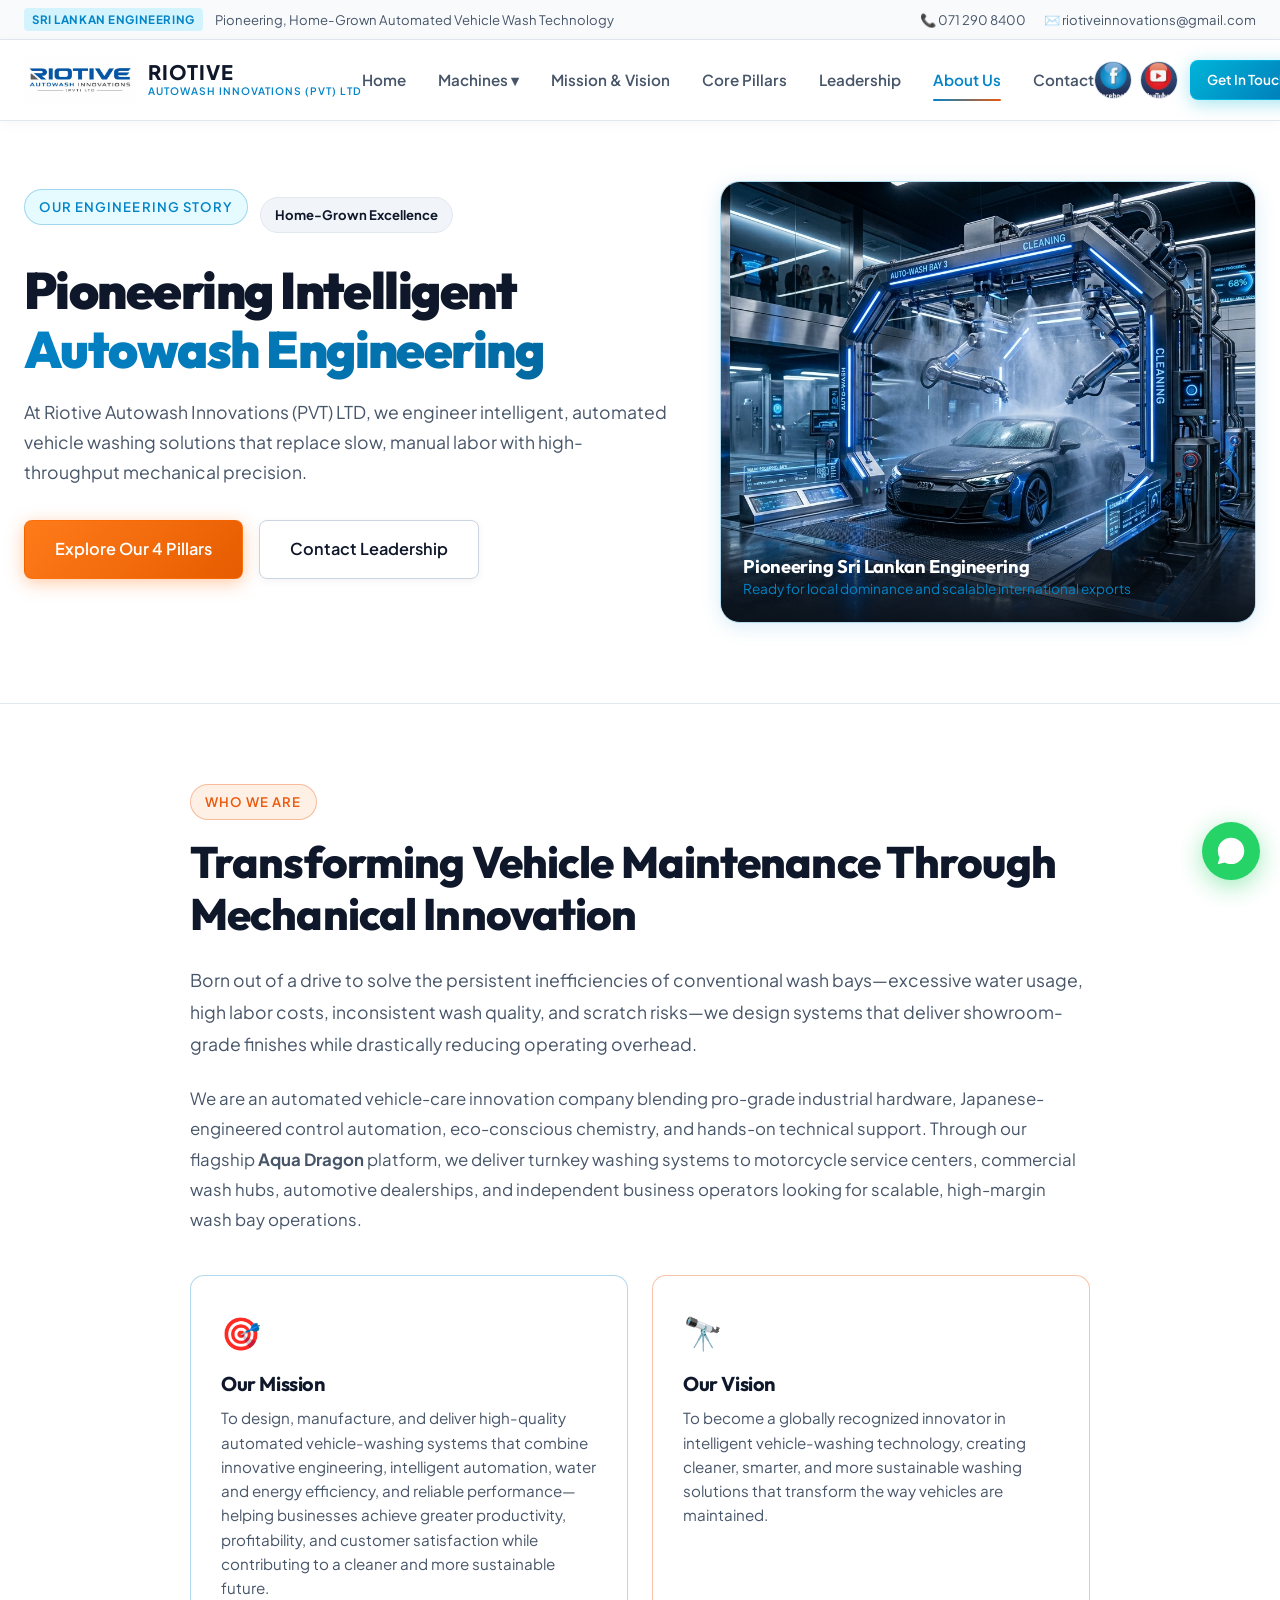
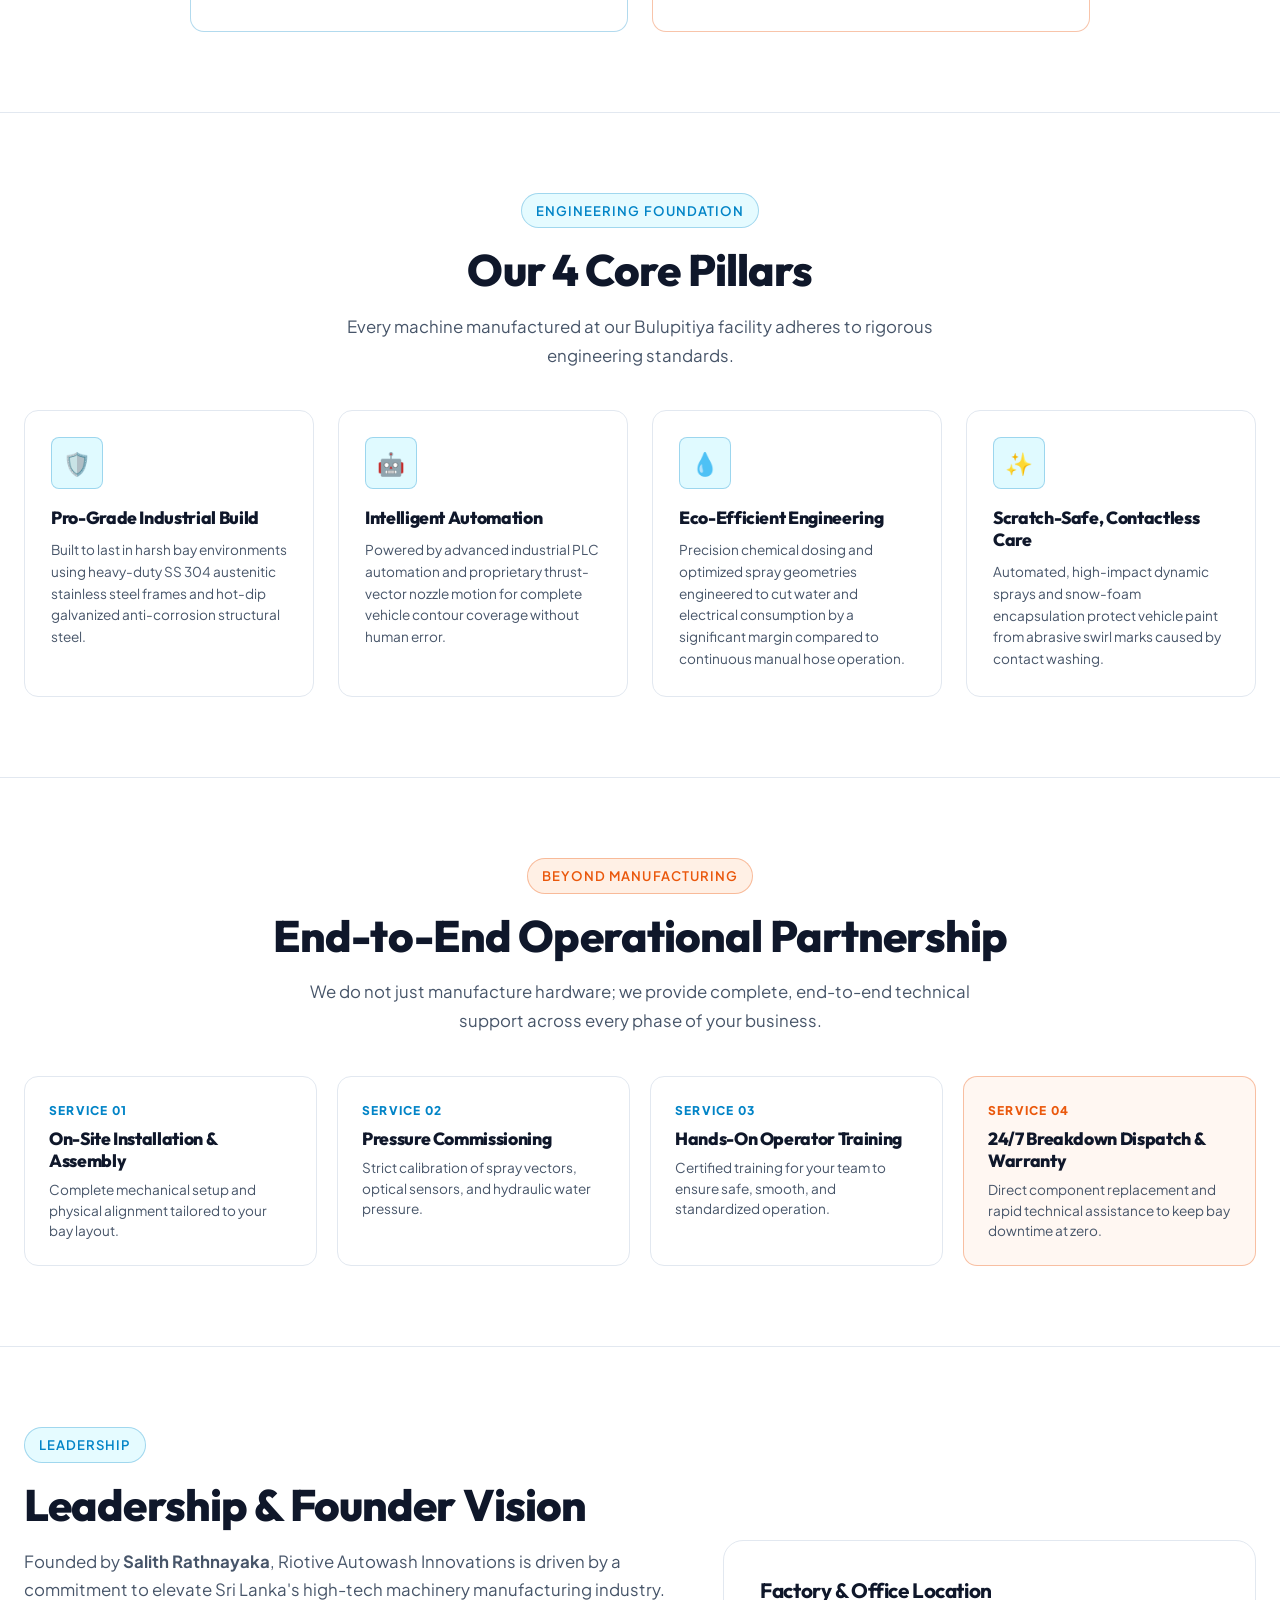
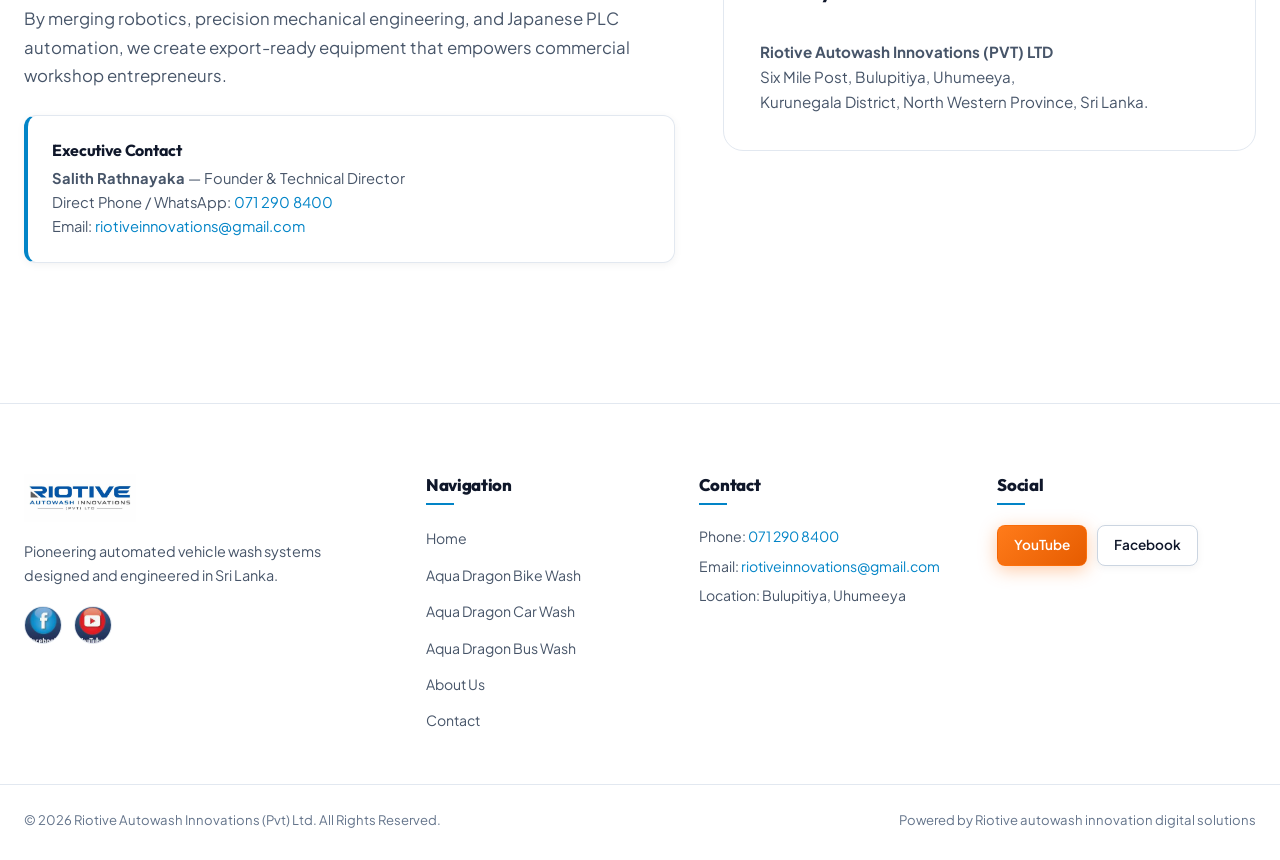
==== about.html @ 25929eab "Add files via upload" ====
<!DOCTYPE html>
<html lang="en">
<head>
  <meta charset="UTF-8">
  <meta name="viewport" content="width=device-width, initial-scale=1.0">
  <title>About Us | Riotive Autowash Innovations (Pvt) Ltd</title>
  <meta name="description" content="Learn about Riotive Autowash Innovations (Pvt) Ltd, our story, mission, vision, engineering pillars, and leadership in Sri Lankan automated vehicle wash technology.">
  <link rel="stylesheet" href="css/style.css">
  <link rel="stylesheet" href="css/responsive.css">
</head>
<body>

  <!-- Top Bar -->
  <aside class="top-bar" aria-label="Announcement & Quick Contact">
    <div class="container top-bar-content">
      <div class="top-bar-left">
        <span class="top-badge">Sri Lankan Engineering</span>
        <span>Pioneering, Home-Grown Automated Vehicle Wash Technology</span>
      </div>
      <div class="top-bar-right">
        <a href="tel:+94712908400" class="top-contact-link">📞 071 290 8400</a>
        <a href="mailto:riotiveinnovations@gmail.com" class="top-contact-link">✉️ riotiveinnovations@gmail.com</a>
      </div>
    </div>
  </aside>

  <!-- Sticky Header -->
  <header class="site-header">
    <div class="container header-container">
      <a href="index.html" class="brand-logo-wrap">
        <img src="assets/images/riotive-logo.jpg" alt="Riotive Logo" class="brand-logo-img">
        <div class="brand-title-wrap">
          <span class="brand-title">RIOTIVE</span>
          <span class="brand-sub">AUTOWASH INNOVATIONS (PVT) LTD</span>
        </div>
      </a>

      <nav class="main-nav" id="mainNav">
        <a href="index.html" class="nav-link">Home</a>
        <div class="nav-item-dropdown">
          <a href="#" class="nav-link">Machines ▾</a>
          <div class="dropdown-menu">
            <a href="bike-wash.html" class="dropdown-link">
              <span>🏍️ Aqua Dragon Mini (Bike)</span>
              <span class="dropdown-badge">Ready</span>
            </a>
            <a href="car-wash.html" class="dropdown-link">
              <span>🚗 Aqua Dragon Car Wash</span>
              <span class="dropdown-badge">Soon</span>
            </a>
            <a href="bus-wash.html" class="dropdown-link">
              <span>🚌 Aqua Dragon Massive (Bus)</span>
              <span class="dropdown-badge">Fleet</span>
            </a>
          </div>
        </div>
        <a href="#mission-vision" class="nav-link">Mission & Vision</a>
        <a href="#pillars" class="nav-link">Core Pillars</a>
        <a href="#leadership" class="nav-link">Leadership</a>
        <a href="about.html" class="nav-link active">About Us</a>
        <a href="contact.html" class="nav-link">Contact</a>
      </nav>

      <div class="header-actions">
        <div class="header-social-group">
          <a href="https://web.facebook.com/profile.php?id=61556286316075" target="_blank" rel="noopener noreferrer" class="social-pill-btn facebook" title="Visit Facebook"><img src="assets/images/facebook-badge.png" alt="Facebook"></a>
          <a href="https://www.youtube.com/channel/UC009tsk7LXYCrfcSwEi6hLQ" target="_blank" rel="noopener noreferrer" class="social-pill-btn youtube" title="Watch YouTube"><img src="assets/images/youtube-badge.png" alt="YouTube"></a>
        </div>
        <a href="contact.html" class="btn btn-primary btn-sm">Get In Touch</a>
        <button class="mobile-toggle" id="mobileToggle" aria-label="Toggle Navigation">&#9776;</button>
      </div>
    </div>
  </header>

  <!-- About Hero -->
  <section class="hero-section" style="padding: 60px 0 80px;">
    <div class="container hero-grid">
      <div class="hero-content">
        <div class="hero-badge-row">
          <span class="section-tag">Our Engineering Story</span>
          <span class="badge-country">Home-Grown Excellence</span>
        </div>

        <h1 class="hero-title">
          Pioneering Intelligent <br>
          <span class="gradient-text-cyan">Autowash Engineering</span>
        </h1>

        <p class="hero-tagline">
          At Riotive Autowash Innovations (PVT) LTD, we engineer intelligent, automated vehicle washing solutions that replace slow, manual labor with high-throughput mechanical precision.
        </p>

        <div class="hero-cta-group">
          <a href="#pillars" class="btn btn-orange btn-lg">Explore Our 4 Pillars</a>
          <a href="contact.html" class="btn btn-secondary btn-lg">Contact Leadership</a>
        </div>
      </div>

      <div class="hero-media-wrap">
        <div class="hero-main-card">
          <img src="assets/images/hero_banner.jpg" alt="Pioneering Sri Lankan Autowash Systems" class="hero-main-img lightbox-trigger" data-caption="State-of-the-Art Automated Wash Engineering Facility">
          <div class="hero-image-overlay">
            <h3 style="font-size: 1.15rem; color: #fff;">Pioneering Sri Lankan Engineering</h3>
            <p style="font-size: 0.85rem; color: var(--accent-cyan);">Ready for local dominance and scalable international exports</p>
          </div>
        </div>
      </div>
    </div>
  </section>

  <!-- Who We Are Narrative -->
  <section style="background: var(--bg-primary); border-top: 1px solid var(--border-subtle); border-bottom: 1px solid var(--border-subtle);">
    <div class="container">
      <div style="max-width: 900px; margin: 0 auto;">
        <span class="section-tag orange">Who We Are</span>
        <h2 class="section-title" style="margin-bottom: 24px;">Transforming Vehicle Maintenance Through Mechanical Innovation</h2>
        
        <p style="color: var(--text-muted); font-size: 1.1rem; line-height: 1.8; margin-bottom: 24px;">
          Born out of a drive to solve the persistent inefficiencies of conventional wash bays—excessive water usage, high labor costs, inconsistent wash quality, and scratch risks—we design systems that deliver showroom-grade finishes while drastically reducing operating overhead.
        </p>

        <p style="color: var(--text-muted); font-size: 1.05rem; line-height: 1.8; margin-bottom: 30px;">
          We are an automated vehicle-care innovation company blending pro-grade industrial hardware, Japanese-engineered control automation, eco-conscious chemistry, and hands-on technical support. Through our flagship <strong>Aqua Dragon</strong> platform, we deliver turnkey washing systems to motorcycle service centers, commercial wash hubs, automotive dealerships, and independent business operators looking for scalable, high-margin wash bay operations.
        </p>

        <div style="display: grid; grid-template-columns: 1fr 1fr; gap: 24px; margin-top: 40px;" id="mission-vision">
          <div style="background: var(--bg-card); border: 1px solid var(--border-cyan); border-radius: 14px; padding: 30px;">
            <div style="font-size: 2rem; margin-bottom: 12px;">🎯</div>
            <h3 style="color: var(--text-main); font-size: 1.25rem; margin-bottom: 10px;">Our Mission</h3>
            <p style="color: var(--text-muted); font-size: 0.95rem; line-height: 1.6;">
              To design, manufacture, and deliver high-quality automated vehicle-washing systems that combine innovative engineering, intelligent automation, water and energy efficiency, and reliable performance—helping businesses achieve greater productivity, profitability, and customer satisfaction while contributing to a cleaner and more sustainable future.
            </p>
          </div>

          <div style="background: var(--bg-card); border: 1px solid var(--border-orange); border-radius: 14px; padding: 30px;">
            <div style="font-size: 2rem; margin-bottom: 12px;">🔭</div>
            <h3 style="color: var(--text-main); font-size: 1.25rem; margin-bottom: 10px;">Our Vision</h3>
            <p style="color: var(--text-muted); font-size: 0.95rem; line-height: 1.6;">
              To become a globally recognized innovator in intelligent vehicle-washing technology, creating cleaner, smarter, and more sustainable washing solutions that transform the way vehicles are maintained.
            </p>
          </div>
        </div>
      </div>
    </div>
  </section>

  <!-- 4 Core Pillars -->
  <section id="pillars">
    <div class="container">
      <div class="text-center">
        <span class="section-tag">Engineering Foundation</span>
        <h2 class="section-title">Our 4 Core Pillars</h2>
        <p class="section-desc">Every machine manufactured at our Bulupitiya facility adheres to rigorous engineering standards.</p>
      </div>

      <div class="pillars-grid">
        <div class="pillar-card">
          <div class="pillar-icon-box">🛡️</div>
          <h4 class="pillar-title">Pro-Grade Industrial Build</h4>
          <p class="pillar-desc">Built to last in harsh bay environments using heavy-duty SS 304 austenitic stainless steel frames and hot-dip galvanized anti-corrosion structural steel.</p>
        </div>

        <div class="pillar-card">
          <div class="pillar-icon-box">🤖</div>
          <h4 class="pillar-title">Intelligent Automation</h4>
          <p class="pillar-desc">Powered by advanced industrial PLC automation and proprietary thrust-vector nozzle motion for complete vehicle contour coverage without human error.</p>
        </div>

        <div class="pillar-card">
          <div class="pillar-icon-box">💧</div>
          <h4 class="pillar-title">Eco-Efficient Engineering</h4>
          <p class="pillar-desc">Precision chemical dosing and optimized spray geometries engineered to cut water and electrical consumption by a significant margin compared to continuous manual hose operation.</p>
        </div>

        <div class="pillar-card">
          <div class="pillar-icon-box">✨</div>
          <h4 class="pillar-title">Scratch-Safe, Contactless Care</h4>
          <p class="pillar-desc">Automated, high-impact dynamic sprays and snow-foam encapsulation protect vehicle paint from abrasive swirl marks caused by contact washing.</p>
        </div>
      </div>
    </div>
  </section>

  <!-- End-to-End Operational Partnership -->
  <section style="background: var(--bg-primary); border-top: 1px solid var(--border-subtle); border-bottom: 1px solid var(--border-subtle);">
    <div class="container">
      <div class="text-center">
        <span class="section-tag orange">Beyond Manufacturing</span>
        <h2 class="section-title">End-to-End Operational Partnership</h2>
        <p class="section-desc">We do not just manufacture hardware; we provide complete, end-to-end technical support across every phase of your business.</p>
      </div>

      <div class="workflow-grid" style="grid-template-columns: repeat(4, 1fr);">
        <div class="workflow-card">
          <div class="workflow-step-num">Service 01</div>
          <h4 class="workflow-card-title">On-Site Installation & Assembly</h4>
          <p class="workflow-card-desc">Complete mechanical setup and physical alignment tailored to your bay layout.</p>
        </div>

        <div class="workflow-card">
          <div class="workflow-step-num">Service 02</div>
          <h4 class="workflow-card-title">Pressure Commissioning</h4>
          <p class="workflow-card-desc">Strict calibration of spray vectors, optical sensors, and hydraulic water pressure.</p>
        </div>

        <div class="workflow-card">
          <div class="workflow-step-num">Service 03</div>
          <h4 class="workflow-card-title">Hands-On Operator Training</h4>
          <p class="workflow-card-desc">Certified training for your team to ensure safe, smooth, and standardized operation.</p>
        </div>

        <div class="workflow-card highlight">
          <div class="workflow-step-num">Service 04</div>
          <h4 class="workflow-card-title">24/7 Breakdown Dispatch & Warranty</h4>
          <p class="workflow-card-desc">Direct component replacement and rapid technical assistance to keep bay downtime at zero.</p>
        </div>
      </div>
    </div>
  </section>

  <!-- Leadership & Direct Contact -->
  <section id="leadership">
    <div class="container">
      <div class="about-intro-grid">
        <div>
          <span class="section-tag">Leadership</span>
          <h2 class="section-title">Leadership & Founder Vision</h2>
          <p style="color: var(--text-muted); font-size: 1.05rem; line-height: 1.7; margin-bottom: 20px;">
            Founded by <strong>Salith Rathnayaka</strong>, Riotive Autowash Innovations is driven by a commitment to elevate Sri Lanka's high-tech machinery manufacturing industry. By merging robotics, precision mechanical engineering, and Japanese PLC automation, we create export-ready equipment that empowers commercial workshop entrepreneurs.
          </p>

          <div style="background: var(--bg-card); padding: 24px; border-radius: 12px; border: 1px solid var(--border-subtle); border-left: 4px solid var(--accent-cyan); box-shadow: var(--shadow-sm); margin-top: 24px;">
            <h4 style="color: var(--text-main); margin-bottom: 6px;">Executive Contact</h4>
            <p style="font-size: 0.92rem; color: var(--text-muted);">
              <strong>Salith Rathnayaka</strong> — Founder & Technical Director<br>
              Direct Phone / WhatsApp: <a href="tel:+94712908400" style="color: var(--accent-cyan);">071 290 8400</a><br>
              Email: <a href="mailto:riotiveinnovations@gmail.com" style="color: var(--accent-cyan);">riotiveinnovations@gmail.com</a>
            </p>
          </div>
        </div>

        <div class="contact-info-card">
          <h3 style="font-size: 1.3rem; color: var(--text-main); margin-bottom: 12px;">Factory & Office Location</h3>
          <p style="color: var(--text-muted); font-size: 0.95rem; margin-bottom: 0;">
            <strong>Riotive Autowash Innovations (PVT) LTD</strong><br>
            Six Mile Post, Bulupitiya, Uhumeeya,<br>
            Kurunegala District, North Western Province, Sri Lanka.
          </p>
        </div>
      </div>
    </div>
  </section>

  <!-- Footer -->
  <footer class="site-footer">
    <div class="container footer-grid">
      <div class="footer-brand">
        <a href="index.html" class="brand-logo-wrap" style="margin-bottom: 12px;">
          <img src="assets/images/riotive-logo.jpg" alt="Riotive Logo" class="brand-logo-img">
        </a>
        <p>Pioneering automated vehicle wash systems designed and engineered in Sri Lanka.</p>
        <div class="footer-social-strip">
          <a href="https://web.facebook.com/profile.php?id=61556286316075" target="_blank" rel="noopener noreferrer" class="social-pill-btn facebook"><img src="assets/images/facebook-badge.png" alt="Facebook"></a>
          <a href="https://www.youtube.com/channel/UC009tsk7LXYCrfcSwEi6hLQ" target="_blank" rel="noopener noreferrer" class="social-pill-btn youtube"><img src="assets/images/youtube-badge.png" alt="YouTube"></a>
        </div>
      </div>
      <div>
        <h4 class="footer-col-title">Navigation</h4>
        <ul class="footer-links-list">
          <li><a href="index.html" class="footer-link">Home</a></li>
          <li><a href="bike-wash.html" class="footer-link">Aqua Dragon Bike Wash</a></li>
          <li><a href="car-wash.html" class="footer-link">Aqua Dragon Car Wash</a></li>
          <li><a href="bus-wash.html" class="footer-link">Aqua Dragon Bus Wash</a></li>
          <li><a href="about.html" class="footer-link">About Us</a></li>
          <li><a href="contact.html" class="footer-link">Contact</a></li>
        </ul>
      </div>
      <div>
        <h4 class="footer-col-title">Contact</h4>
        <p style="font-size: 0.88rem; color: var(--text-muted); margin-bottom: 6px;">Phone: <a href="tel:+94712908400" style="color: var(--accent-cyan);">071 290 8400</a></p>
        <p style="font-size: 0.88rem; color: var(--text-muted); margin-bottom: 6px;">Email: <a href="mailto:riotiveinnovations@gmail.com" style="color: var(--accent-cyan);">riotiveinnovations@gmail.com</a></p>
        <p style="font-size: 0.88rem; color: var(--text-muted);">Location: Bulupitiya, Uhumeeya</p>
      </div>
      <div>
        <h4 class="footer-col-title">Social</h4>
        <div style="display: flex; gap: 10px;">
          <a href="https://www.youtube.com/channel/UC009tsk7LXYCrfcSwEi6hLQ" target="_blank" rel="noopener noreferrer" class="btn btn-orange btn-sm">YouTube</a>
          <a href="https://web.facebook.com/profile.php?id=61556286316075" target="_blank" rel="noopener noreferrer" class="btn btn-secondary btn-sm">Facebook</a>
        </div>
      </div>
    </div>
    <div class="container footer-bottom">
      <div>&copy; 2026 Riotive Autowash Innovations (Pvt) Ltd. All Rights Reserved.</div>
      <div>Powered by Riotive autowash innovation digital solutions</div>
    </div>
  </footer>

  <!-- Lightbox Modal -->
  <div class="modal-overlay" id="imageModal">
    <div class="modal-container">
      <button class="modal-close-btn" id="modalCloseBtn">&times;</button>
      <img src="" alt="Blueprint" class="modal-media-content" id="modalImageContent">
      <div class="modal-caption-bar">
        <span id="modalCaptionText" style="color: #fff; font-weight: 600;"></span>
        <span style="color: var(--accent-cyan); font-size: 0.8rem; font-weight: 700;">RIOTIVE ENGINEERING</span>
      </div>
    </div>
  </div>

  <a href="https://wa.me/94712908400" target="_blank" rel="noopener noreferrer" class="floating-whatsapp-btn" title="Chat on WhatsApp">
    <svg viewBox="0 0 24 24"><path d="M12.04 2c-5.46 0-9.91 4.45-9.91 9.91 0 1.75.46 3.45 1.32 4.95L2.05 22l5.25-1.38c1.45.79 3.08 1.21 4.74 1.21 5.46 0 9.91-4.45 9.91-9.91 0-2.65-1.03-5.14-2.9-7.01A9.816 9.816 0 0 0 12.04 2z"/></svg>
  </a>

  <script src="js/main.js"></script>
</body>
</html>
---- css/style.css ----
/* ==========================================================================
   RIOTIVE AUTOWASH INNOVATIONS (PVT) LTD
   Official Website Stylesheet
   Modern, Cyber-Industrial Automotive Robotics Aesthetic
   Pixel-Perfect Alignment for Mobile & PC Browsers
   ========================================================================== */

@import url('https://fonts.googleapis.com/css2?family=Outfit:wght@300;400;500;600;700;800;900&family=Plus+Jakarta+Sans:wght@400;500;600;700&display=swap');

:root {
  /* Color Palette - Clean, Modern White Background Theme */
  --bg-darkest: #ffffff;
  --bg-primary: #ffffff;
  --bg-secondary: #f8fafc;
  --bg-card: #ffffff;
  --bg-card-hover: #f8fafc;
  --bg-card-glass: rgba(255, 255, 255, 0.95);
  
  --accent-cyan: #0284c7;
  --accent-cyan-dark: #0369a1;
  --accent-cyan-glow: rgba(2, 132, 199, 0.15);
  
  --accent-orange: #ea580c;
  --accent-orange-light: #f97316;
  --accent-orange-glow: rgba(234, 88, 12, 0.2);

  --accent-blue: #0284c7;
  --accent-green: #10b981;
  --accent-green-glow: rgba(16, 185, 129, 0.2);
  
  --text-main: #0f172a;
  --text-muted: #475569;
  --text-dim: #64748b;
  
  --border-subtle: #e2e8f0;
  --border-cyan: rgba(2, 132, 199, 0.3);
  --border-orange: rgba(234, 88, 12, 0.35);
  
  --font-heading: 'Outfit', -apple-system, BlinkMacSystemFont, sans-serif;
  --font-body: 'Plus Jakarta Sans', -apple-system, BlinkMacSystemFont, sans-serif;
  
  --radius-sm: 8px;
  --radius-md: 14px;
  --radius-lg: 20px;
  --radius-full: 9999px;
  
  --transition-fast: 0.2s ease;
  --transition-normal: 0.3s cubic-bezier(0.16, 1, 0.3, 1);
  --transition-slow: 0.5s cubic-bezier(0.16, 1, 0.3, 1);
  
  --shadow-sm: 0 2px 8px rgba(0, 0, 0, 0.05);
  --shadow-md: 0 6px 20px rgba(0, 0, 0, 0.07);
  --shadow-lg: 0 12px 32px rgba(0, 0, 0, 0.09);
  --shadow-glow-cyan: 0 4px 20px rgba(2, 132, 199, 0.15);
  --shadow-glow-orange: 0 4px 20px rgba(234, 88, 12, 0.18);
}

/* Reset & Base Setup */
*, *::before, *::after {
  box-sizing: border-box;
  margin: 0;
  padding: 0;
}

html {
  scroll-behavior: smooth;
  font-size: 16px;
  background-color: #ffffff;
  color: var(--text-main);
  overflow-x: hidden;
  width: 100%;
}

body {
  font-family: var(--font-body);
  line-height: 1.65;
  background-color: #ffffff;
  color: var(--text-main);
  min-height: 100vh;
  overflow-x: hidden;
  width: 100%;
  -webkit-font-smoothing: antialiased;
  -moz-osx-font-smoothing: grayscale;
}

a {
  color: inherit;
  text-decoration: none;
  transition: var(--transition-fast);
}

img {
  max-width: 100%;
  height: auto;
  display: block;
}

ul, ol {
  list-style: none;
}

button, input, select, textarea {
  font-family: inherit;
  font-size: inherit;
  border: none;
  outline: none;
}

/* Container with Perfect Alignment */
.container {
  width: 100%;
  max-width: 1280px;
  margin-left: auto;
  margin-right: auto;
  padding-left: 24px;
  padding-right: 24px;
}

.container-wide {
  max-width: 1400px;
}

/* Typography Helpers */
h1, h2, h3, h4, h5, h6 {
  font-family: var(--font-heading);
  font-weight: 700;
  line-height: 1.25;
  letter-spacing: -0.02em;
  color: var(--text-main);
}

.gradient-text-cyan {
  background: linear-gradient(135deg, #0284c7 0%, #0369a1 100%);
  -webkit-background-clip: text;
  -webkit-text-fill-color: transparent;
}

.gradient-text-orange {
  background: linear-gradient(135deg, #ea580c 0%, #c2410c 100%);
  -webkit-background-clip: text;
  -webkit-text-fill-color: transparent;
}

/* Section Common Styles */
section {
  padding: 80px 0;
  position: relative;
  width: 100%;
  overflow: hidden;
}

.section-tag {
  display: inline-flex;
  align-items: center;
  gap: 8px;
  padding: 6px 14px;
  background: rgba(0, 210, 255, 0.1);
  border: 1px solid var(--border-cyan);
  border-radius: var(--radius-full);
  font-size: 0.82rem;
  font-weight: 600;
  text-transform: uppercase;
  letter-spacing: 0.08em;
  color: var(--accent-cyan);
  margin-bottom: 16px;
}

.section-tag.orange {
  background: rgba(255, 107, 0, 0.1);
  border-color: var(--border-orange);
  color: var(--accent-orange);
}

.section-tag.blue {
  background: rgba(0, 119, 182, 0.15);
  border-color: var(--border-cyan);
  color: #38bdf8;
}

.section-title {
  font-size: clamp(2rem, 3.5vw, 2.75rem);
  font-weight: 800;
  margin-bottom: 16px;
  line-height: 1.2;
}

.section-desc {
  font-size: 1.05rem;
  color: var(--text-muted);
  max-width: 680px;
  margin-bottom: 40px;
  line-height: 1.7;
}

.text-center {
  text-align: center;
}
.text-center .section-desc {
  margin-left: auto;
  margin-right: auto;
}

/* Buttons */
.btn {
  display: inline-flex;
  align-items: center;
  justify-content: center;
  gap: 10px;
  padding: 13px 26px;
  border-radius: var(--radius-sm);
  font-weight: 600;
  font-size: 0.95rem;
  cursor: pointer;
  transition: var(--transition-normal);
  text-align: center;
  white-space: nowrap;
}

.btn-primary {
  background: linear-gradient(135deg, #00b4d8 0%, #0077b6 100%);
  color: #ffffff;
  border: 1px solid rgba(0, 210, 255, 0.5);
  box-shadow: 0 4px 18px rgba(0, 180, 216, 0.35);
}
.btn-primary:hover {
  background: linear-gradient(135deg, #00c4ec 0%, #0088cc 100%);
  box-shadow: 0 6px 24px rgba(0, 210, 255, 0.5);
  transform: translateY(-2px);
}

.btn-orange {
  background: linear-gradient(135deg, #ff7b1a 0%, #e65c00 100%);
  color: #ffffff;
  border: 1px solid rgba(255, 107, 0, 0.5);
  box-shadow: 0 4px 18px rgba(255, 107, 0, 0.35);
}
.btn-orange:hover {
  background: linear-gradient(135deg, #ff8c33 0%, #f06400 100%);
  box-shadow: 0 6px 24px rgba(255, 107, 0, 0.55);
  transform: translateY(-2px);
}

.btn-secondary {
  background: #ffffff;
  border: 1px solid #cbd5e1;
  color: var(--text-main);
  box-shadow: var(--shadow-sm);
}
.btn-secondary:hover {
  background: #f8fafc;
  border-color: #94a3b8;
  color: var(--text-main);
  transform: translateY(-2px);
  box-shadow: var(--shadow-md);
}

.btn-whatsapp {
  background: #25D366;
  color: #ffffff;
  border: 1px solid rgba(37, 211, 102, 0.5);
  box-shadow: 0 4px 18px rgba(37, 211, 102, 0.3);
}
.btn-whatsapp:hover {
  background: #22bf5b;
  box-shadow: 0 6px 24px rgba(37, 211, 102, 0.5);
  transform: translateY(-2px);
}

.btn-sm {
  padding: 8px 16px;
  font-size: 0.85rem;
}

.btn-lg {
  padding: 15px 30px;
  font-size: 1.02rem;
}

/* ==========================================================================
   Top Announcement Bar
   ========================================================================== */
.top-bar {
  background: #f8fafc;
  border-bottom: 1px solid var(--border-subtle);
  font-size: 0.82rem;
  padding: 8px 0;
  color: var(--text-muted);
}
.top-bar-content {
  display: flex;
  justify-content: space-between;
  align-items: center;
  gap: 16px;
}
.top-bar-left {
  display: flex;
  align-items: center;
  gap: 12px;
}
.top-badge {
  background: rgba(0, 210, 255, 0.15);
  color: var(--accent-cyan);
  padding: 2px 8px;
  border-radius: 4px;
  font-weight: 700;
  font-size: 0.72rem;
  letter-spacing: 0.05em;
  text-transform: uppercase;
}
.top-bar-right {
  display: flex;
  align-items: center;
  gap: 18px;
}
.top-contact-link {
  display: flex;
  align-items: center;
  gap: 6px;
  color: var(--text-muted);
}
.top-contact-link:hover {
  color: var(--accent-cyan);
}

/* ==========================================================================
   Header & Navigation
   ========================================================================== */
.site-header {
  position: sticky;
  top: 0;
  z-index: 1000;
  background: rgba(255, 255, 255, 0.96);
  backdrop-filter: blur(16px);
  -webkit-backdrop-filter: blur(16px);
  border-bottom: 1px solid var(--border-subtle);
  box-shadow: 0 2px 14px rgba(0, 0, 0, 0.04);
  transition: var(--transition-normal);
  width: 100%;
}

.header-container {
  display: flex;
  align-items: center;
  justify-content: space-between;
  height: 80px;
}

.brand-logo-wrap {
  display: flex;
  align-items: center;
  gap: 12px;
  flex-shrink: 0;
}

.brand-logo-img {
  height: 48px;
  width: auto;
  object-fit: contain;
  background: transparent;
  padding: 0;
  border: none;
  box-shadow: none;
}

.brand-title-wrap {
  display: flex;
  flex-direction: column;
}

.brand-title {
  font-size: 1.25rem;
  font-weight: 800;
  letter-spacing: 0.05em;
  color: var(--text-main);
  line-height: 1.1;
}

.brand-sub {
  font-size: 0.64rem;
  text-transform: uppercase;
  letter-spacing: 0.1em;
  color: var(--accent-cyan);
  font-weight: 600;
  white-space: nowrap;
}

/* Main Navigation */
.main-nav {
  display: flex;
  align-items: center;
  gap: 32px;
}

.nav-link {
  font-size: 0.95rem;
  font-weight: 600;
  color: var(--text-muted);
  position: relative;
  padding: 8px 0;
  white-space: nowrap;
  transition: var(--transition-fast);
}

.nav-link:hover,
.nav-link.active {
  color: var(--accent-cyan);
}

.nav-link.active::after,
.nav-link:hover::after {
  content: '';
  position: absolute;
  bottom: 0;
  left: 0;
  width: 100%;
  height: 2px;
  background: linear-gradient(90deg, var(--accent-cyan), var(--accent-orange));
  border-radius: 2px;
}

/* Dropdown */
.nav-item-dropdown {
  position: relative;
}

.dropdown-menu {
  position: absolute;
  top: 100%;
  left: 0;
  min-width: 240px;
  background: #ffffff;
  border: 1px solid var(--border-subtle);
  border-radius: var(--radius-md);
  box-shadow: 0 12px 36px rgba(0, 0, 0, 0.08);
  padding: 10px;
  display: none;
  flex-direction: column;
  gap: 6px;
  z-index: 101;
}

.nav-item-dropdown:hover .dropdown-menu {
  position: absolute;
  top: 100%;
  left: 0;
  min-width: 240px;
  background: #ffffff;
  border: 1px solid var(--border-subtle);
  border-radius: var(--radius-md);
  box-shadow: 0 12px 36px rgba(0, 0, 0, 0.08);
  padding: 10px;
  display: none;
  flex-direction: column;
  gap: 6px;
  z-index: 101;
}

.dropdown-link {
  display: flex;
  align-items: center;
  gap: 10px;
  padding: 10px 14px;
  border-radius: var(--radius-sm);
  font-size: 0.88rem;
  color: var(--text-muted);
  transition: var(--transition-fast);
}

.dropdown-link:hover {
  background: #f1f5f9;
  color: var(--accent-cyan);
}

.dropdown-badge {
  font-size: 0.68rem;
  padding: 2px 6px;
  border-radius: 4px;
  background: rgba(255, 107, 0, 0.2);
  color: var(--accent-orange);
  font-weight: 700;
  margin-left: auto;
}

/* Header Actions & Social Pill Badges */
.header-actions {
  display: flex;
  align-items: center;
  gap: 12px;
  flex-shrink: 0;
}

.header-social-group {
  display: flex;
  align-items: center;
  gap: 8px;
}

.social-pill-btn {
  display: inline-flex;
  align-items: center;
  justify-content: center;
  width: 38px;
  height: 38px;
  border-radius: 50%;
  background: #f1f5f9;
  border: 1px solid var(--border-subtle);
  transition: var(--transition-fast);
  overflow: hidden;
  flex-shrink: 0;
  cursor: pointer;
}

.social-pill-btn:hover {
  transform: translateY(-2px);
  box-shadow: var(--shadow-sm);
}

.social-pill-btn.facebook:hover {
  background: #1877F2;
  border-color: #1877F2;
}

.social-pill-btn.youtube:hover {
  background: #FF0000;
  border-color: #FF0000;
}

.social-pill-btn img {
  width: 100%;
  height: 100%;
  object-fit: cover;
}

.mobile-toggle {
  display: none;
  background: transparent;
  color: var(--text-main);
  font-size: 1.6rem;
  cursor: pointer;
  padding: 6px 8px;
  line-height: 1;
}

/* Backdrop for Mobile Drawer */
.nav-backdrop {
  position: fixed;
  top: 0;
  left: 0;
  width: 100%;
  height: 100%;
  background: rgba(0, 0, 0, 0.65);
  backdrop-filter: blur(4px);
  z-index: 998;
  display: none;
}
.nav-backdrop.active {
  display: block;
}

/* ==========================================================================
   Hero Section
   ========================================================================== */
.hero-section {
  position: relative;
  padding: 65px 0 90px;
  overflow: hidden;
}

.hero-bg-overlay {
  position: absolute;
  top: 0;
  left: 0;
  width: 100%;
  height: 100%;
  background: 
    radial-gradient(ellipse at 75% 30%, rgba(2, 132, 199, 0.06) 0%, transparent 60%),
    radial-gradient(ellipse at 25% 80%, rgba(234, 88, 12, 0.04) 0%, transparent 60%);
  pointer-events: none;
}

.hero-grid {
  display: grid;
  grid-template-columns: 1.15fr 0.95fr;
  align-items: center;
  gap: 48px;
  position: relative;
  z-index: 2;
}

.hero-content {
  display: flex;
  flex-direction: column;
}

.hero-badge-row {
  display: flex;
  align-items: center;
  gap: 12px;
  margin-bottom: 20px;
  flex-wrap: wrap;
}

.badge-country {
  display: inline-flex;
  align-items: center;
  gap: 8px;
  padding: 6px 14px;
  background: #f1f5f9;
  border: 1px solid var(--border-subtle);
  border-radius: var(--radius-full);
  font-size: 0.82rem;
  font-weight: 700;
  color: var(--text-main);
}

.badge-country .flag-icon {
  font-size: 1.1rem;
}

.badge-tech {
  display: inline-flex;
  align-items: center;
  gap: 6px;
  padding: 6px 14px;
  background: rgba(0, 210, 255, 0.12);
  border: 1px solid var(--border-cyan);
  border-radius: var(--radius-full);
  font-size: 0.82rem;
  font-weight: 700;
  color: var(--accent-cyan);
}

.hero-title {
  font-size: clamp(2.3rem, 4vw, 3.8rem);
  font-weight: 900;
  line-height: 1.15;
  margin-bottom: 20px;
  letter-spacing: -0.03em;
}

.hero-tagline {
  font-size: 1.1rem;
  color: var(--text-muted);
  line-height: 1.7;
  margin-bottom: 32px;
}

.hero-cta-group {
  display: flex;
  align-items: center;
  gap: 16px;
  margin-bottom: 36px;
  flex-wrap: wrap;
}

.hero-highlights-list {
  display: grid;
  grid-template-columns: repeat(3, 1fr);
  gap: 16px;
  padding-top: 24px;
  border-top: 1px solid var(--border-subtle);
}

.hero-highlight-item {
  display: flex;
  flex-direction: column;
}

.highlight-num {
  font-family: var(--font-heading);
  font-size: 1.75rem;
  font-weight: 800;
  color: var(--accent-cyan);
  line-height: 1.1;
}

.highlight-label {
  font-size: 0.82rem;
  color: var(--text-muted);
  margin-top: 4px;
}

/* Hero Media Display */
.hero-media-wrap {
  position: relative;
  width: 100%;
}

.hero-main-card {
  position: relative;
  border-radius: var(--radius-lg);
  overflow: hidden;
  background: var(--bg-card);
  border: 1px solid var(--border-cyan);
  box-shadow: var(--shadow-glow-cyan);
  transition: var(--transition-slow);
}

.hero-main-card:hover {
  transform: translateY(-4px);
}

.hero-main-img {
  width: 100%;
  height: 440px;
  object-fit: cover;
  display: block;
}

.hero-image-overlay {
  position: absolute;
  bottom: 0;
  left: 0;
  width: 100%;
  background: linear-gradient(to top, rgba(10, 17, 26, 0.95) 0%, rgba(10, 17, 26, 0.6) 60%, transparent 100%);
  padding: 22px;
}

.hero-floating-card {
  position: absolute;
  background: rgba(255, 255, 255, 0.96);
  backdrop-filter: blur(12px);
  border: 1px solid var(--border-orange);
  border-radius: var(--radius-md);
  padding: 12px 18px;
  box-shadow: 0 10px 25px rgba(0, 0, 0, 0.1);
  z-index: 3;
}

.hero-floating-card.top-right {
  top: -15px;
  right: 0;
}

.hero-floating-card.bottom-left {
  bottom: -15px;
  left: 0;
}

.floating-card-title {
  font-size: 0.75rem;
  text-transform: uppercase;
  color: var(--accent-orange);
  font-weight: 700;
  letter-spacing: 0.05em;
}

.floating-card-val {
  font-size: 1.1rem;
  font-weight: 800;
  color: var(--text-main);
}

/* ==========================================================================
   Trust & Value Strip
   ========================================================================== */
.trust-strip {
  background: var(--bg-secondary);
  border-top: 1px solid var(--border-subtle);
  border-bottom: 1px solid var(--border-subtle);
  padding: 30px 0;
}

.trust-grid {
  display: grid;
  grid-template-columns: repeat(4, 1fr);
  gap: 24px;
  align-items: center;
}

.trust-item {
  display: flex;
  align-items: center;
  gap: 16px;
}

.trust-icon-box {
  width: 48px;
  height: 48px;
  border-radius: var(--radius-sm);
  background: rgba(0, 210, 255, 0.1);
  border: 1px solid var(--border-cyan);
  display: flex;
  align-items: center;
  justify-content: center;
  flex-shrink: 0;
  color: var(--accent-cyan);
  font-size: 1.3rem;
}

.trust-item.orange .trust-icon-box {
  background: rgba(255, 107, 0, 0.1);
  border-color: var(--border-orange);
  color: var(--accent-orange);
}

.trust-item-title {
  font-size: 0.95rem;
  font-weight: 700;
  color: var(--text-main);
}

.trust-item-desc {
  font-size: 0.8rem;
  color: var(--text-muted);
}

/* ==========================================================================
   Product Lineup Section
   ========================================================================== */
.products-section {
  position: relative;
}

.products-grid {
  display: grid;
  grid-template-columns: repeat(3, 1fr);
  gap: 30px;
  align-items: stretch;
}

.product-card {
  background: var(--bg-card);
  border: 1px solid var(--border-subtle);
  border-radius: var(--radius-lg);
  overflow: hidden;
  display: flex;
  flex-direction: column;
  transition: var(--transition-normal);
  position: relative;
  height: 100%;
  cursor: pointer;
}

.product-card:hover {
  border-color: var(--border-cyan);
  transform: translateY(-6px);
  box-shadow: 0 12px 30px rgba(0, 180, 216, 0.15), 0 4px 12px rgba(15, 23, 42, 0.08);
}

.product-card.featured {
  border-color: var(--border-orange);
}
.product-card.featured:hover {
  box-shadow: 0 12px 30px rgba(255, 107, 0, 0.18), 0 4px 12px rgba(15, 23, 42, 0.08);
}

.product-card-badge {
  position: absolute;
  top: 16px;
  right: 16px;
  z-index: 5;
  padding: 5px 12px;
  border-radius: var(--radius-full);
  font-size: 0.72rem;
  font-weight: 800;
  text-transform: uppercase;
  letter-spacing: 0.05em;
  background: rgba(16, 185, 129, 0.9);
  color: #ffffff;
  backdrop-filter: blur(8px);
}

.product-card-badge.orange {
  background: rgba(255, 107, 0, 0.9);
}

.product-card-badge.blue {
  background: rgba(0, 180, 216, 0.9);
}

.product-thumb-wrap {
  position: relative;
  height: 250px;
  overflow: hidden;
  background: #f8fafc;
  flex-shrink: 0;
}

.product-thumb-img {
  width: 100%;
  height: 100%;
  object-fit: cover;
  transition: transform 0.6s ease;
}

.product-card:hover .product-thumb-img {
  transform: scale(1.05);
}

.product-card-body {
  padding: 24px;
  display: flex;
  flex-direction: column;
  flex-grow: 1;
}

.product-category {
  font-size: 0.78rem;
  text-transform: uppercase;
  color: var(--accent-cyan);
  font-weight: 700;
  letter-spacing: 0.08em;
  margin-bottom: 8px;
}

.product-title {
  font-size: 1.35rem;
  margin-bottom: 12px;
  font-weight: 800;
}

.product-desc {
  font-size: 0.92rem;
  color: var(--text-muted);
  margin-bottom: 20px;
  line-height: 1.6;
  flex-grow: 1;
}

.product-specs-list {
  margin-bottom: 24px;
  padding-bottom: 20px;
  border-bottom: 1px solid var(--border-subtle);
  display: flex;
  flex-direction: column;
  gap: 8px;
}

.product-spec-row {
  display: flex;
  justify-content: space-between;
  font-size: 0.85rem;
  align-items: center;
}

.spec-key {
  color: var(--text-dim);
}

.spec-val {
  color: var(--text-main);
  font-weight: 600;
}

.product-card-footer {
  margin-top: auto;
  display: flex;
  align-items: center;
  justify-content: space-between;
  gap: 12px;
  padding-top: 10px;
}

.product-pricing-wrap {
  display: flex;
  flex-direction: column;
}

.price-sub {
  font-size: 0.72rem;
  color: var(--text-dim);
  text-transform: uppercase;
}

.price-num {
  font-size: 1.15rem;
  font-weight: 800;
  color: var(--accent-orange);
  font-family: var(--font-heading);
}

/* ==========================================================================
   Aqua Dragon Mini Featured Highlight (Deep Dive)
   ========================================================================== */
.bike-feature-section {
  background: var(--bg-primary);
  border-top: 1px solid var(--border-subtle);
  border-bottom: 1px solid var(--border-subtle);
}

.feature-grid {
  display: grid;
  grid-template-columns: 1fr 1fr;
  align-items: center;
  gap: 48px;
}

.tech-cards-grid {
  display: grid;
  grid-template-columns: 1fr 1fr;
  gap: 16px;
  margin-top: 28px;
}

.tech-card {
  background: var(--bg-secondary);
  border: 1px solid var(--border-subtle);
  border-radius: var(--radius-md);
  padding: 20px;
  transition: var(--transition-fast);
}

.tech-card:hover {
  border-color: var(--border-cyan);
  background: var(--bg-card);
}

.tech-card-icon {
  font-size: 1.5rem;
  margin-bottom: 10px;
  color: var(--accent-cyan);
}

.tech-card-title {
  font-size: 0.95rem;
  font-weight: 700;
  margin-bottom: 6px;
  color: var(--text-main);
}

.tech-card-desc {
  font-size: 0.82rem;
  color: var(--text-muted);
  line-height: 1.5;
}

/* Interactive Cycle Breakdown Visualizer */
.cycle-visualizer-box {
  background: var(--bg-card);
  border: 1px solid var(--border-cyan);
  border-radius: var(--radius-lg);
  padding: 30px;
  box-shadow: var(--shadow-md);
}

.cycle-box-header {
  display: flex;
  justify-content: space-between;
  align-items: center;
  margin-bottom: 24px;
}

.cycle-total-time {
  font-size: 0.85rem;
  background: rgba(255, 107, 0, 0.15);
  color: var(--accent-orange);
  border: 1px solid var(--border-orange);
  padding: 4px 12px;
  border-radius: var(--radius-full);
  font-weight: 700;
}

.cycle-steps-nav {
  display: grid;
  grid-template-columns: repeat(3, 1fr);
  gap: 12px;
  margin-bottom: 24px;
}

.cycle-step-tab {
  background: var(--bg-secondary);
  border: 1px solid var(--border-subtle);
  border-radius: var(--radius-sm);
  padding: 14px;
  text-align: left;
  cursor: pointer;
  transition: var(--transition-fast);
}

.cycle-step-tab.active {
  background: rgba(0, 210, 255, 0.12);
  border-color: var(--accent-cyan);
}

.tab-step-num {
  font-size: 0.75rem;
  font-weight: 700;
  color: var(--text-dim);
  text-transform: uppercase;
}

.cycle-step-tab.active .tab-step-num {
  color: var(--accent-cyan);
}

.tab-step-name {
  font-size: 0.92rem;
  font-weight: 700;
  color: var(--text-main);
  margin: 4px 0;
}

.tab-step-dur {
  font-size: 0.78rem;
  color: var(--accent-orange);
  font-weight: 600;
}

.cycle-display-panel {
  background: var(--bg-secondary);
  border-radius: var(--radius-md);
  padding: 24px;
  border: 1px solid var(--border-subtle);
  display: flex;
  align-items: center;
  gap: 20px;
}

.cycle-panel-icon {
  width: 58px;
  height: 58px;
  border-radius: 50%;
  background: rgba(0, 210, 255, 0.15);
  border: 2px solid var(--accent-cyan);
  display: flex;
  align-items: center;
  justify-content: center;
  font-size: 1.8rem;
  color: var(--accent-cyan);
  flex-shrink: 0;
}

.cycle-panel-info {
  flex-grow: 1;
}

.cycle-panel-title {
  font-size: 1.15rem;
  font-weight: 800;
  color: var(--text-main);
  margin-bottom: 4px;
}

.cycle-panel-desc {
  font-size: 0.88rem;
  color: var(--text-muted);
}

/* ==========================================================================
   Model Comparison Table Section
   ========================================================================== */
.comparison-section {
  position: relative;
}

.table-scroll-hint {
  display: none;
  text-align: center;
  padding: 10px 14px;
  background: rgba(0, 210, 255, 0.08);
  border: 1px dashed var(--border-cyan);
  border-radius: var(--radius-sm);
  color: var(--accent-cyan);
  font-size: 0.82rem;
  font-weight: 700;
  margin-bottom: 14px;
}

.table-wrapper {
  overflow-x: auto;
  border-radius: var(--radius-lg);
  border: 1px solid var(--border-subtle);
  background: var(--bg-card);
  box-shadow: var(--shadow-md);
  -webkit-overflow-scrolling: touch;
}

.spec-table {
  width: 100%;
  min-width: 650px;
  border-collapse: collapse;
  text-align: left;
}

.spec-table th,
.spec-table td {
  padding: 16px 22px;
  border-bottom: 1px solid var(--border-subtle);
  vertical-align: middle;
}

.spec-table th {
  background: var(--bg-secondary);
  font-family: var(--font-heading);
  font-size: 0.95rem;
  color: var(--text-muted);
  font-weight: 700;
  text-transform: uppercase;
  letter-spacing: 0.05em;
}

.spec-table th.model-header {
  color: var(--text-main);
  font-size: 1.15rem;
  text-transform: none;
}

.spec-table th.model-header.highlight {
  background: rgba(0, 210, 255, 0.08);
  border-left: 2px solid var(--accent-cyan);
  border-right: 2px solid var(--accent-cyan);
  color: var(--accent-cyan);
}

.spec-table td.highlight {
  background: rgba(0, 210, 255, 0.03);
  border-left: 2px solid var(--accent-cyan);
  border-right: 2px solid var(--accent-cyan);
}

.spec-table tr:last-child td {
  border-bottom: none;
}

.price-tag {
  font-size: 1.35rem;
  font-weight: 800;
  color: var(--accent-orange);
  font-family: var(--font-heading);
}

/* ==========================================================================
   Interactive ROI & Profitability Calculator
   ========================================================================== */
.calc-section {
  background: var(--bg-secondary);
  border-top: 1px solid var(--border-subtle);
  border-bottom: 1px solid var(--border-subtle);
}

.calculator-card {
  background: var(--bg-card);
  border: 1px solid var(--border-cyan);
  border-radius: var(--radius-lg);
  padding: 40px;
  box-shadow: var(--shadow-glow-cyan);
}

.calc-grid {
  display: grid;
  grid-template-columns: 1fr 1fr;
  gap: 40px;
  align-items: center;
}

.calc-controls {
  display: flex;
  flex-direction: column;
  gap: 28px;
}

.calc-group {
  display: flex;
  flex-direction: column;
  gap: 10px;
}

.calc-label-row {
  display: flex;
  justify-content: space-between;
  align-items: center;
}

.calc-label {
  font-weight: 600;
  font-size: 0.95rem;
}

.calc-val-badge {
  font-family: var(--font-heading);
  font-size: 1.25rem;
  font-weight: 800;
  color: var(--accent-cyan);
  background: rgba(0, 210, 255, 0.1);
  padding: 4px 14px;
  border-radius: var(--radius-sm);
  border: 1px solid var(--border-cyan);
}

.calc-slider {
  -webkit-appearance: none;
  width: 100%;
  height: 8px;
  border-radius: 4px;
  background: #e2e8f0; outline: none;
  cursor: pointer;
}

.calc-slider::-webkit-slider-thumb {
  -webkit-appearance: none;
  appearance: none;
  width: 24px;
  height: 24px;
  border-radius: 50%;
  background: var(--accent-cyan);
  cursor: pointer;
  box-shadow: 0 0 10px var(--accent-cyan);
  transition: transform 0.1s ease;
}

.calc-slider::-webkit-slider-thumb:hover {
  transform: scale(1.15);
}

/* Calculator Output Results */
.calc-results-box {
  background: var(--bg-secondary);
  border: 1px solid var(--border-subtle);
  border-radius: var(--radius-md);
  padding: 30px;
  display: flex;
  flex-direction: column;
  gap: 20px;
}

.result-row {
  display: flex;
  justify-content: space-between;
  align-items: center;
  padding-bottom: 12px;
  border-bottom: 1px solid var(--border-subtle);
}

.result-row.highlight-profit {
  padding-top: 8px;
  border-bottom: none;
  border-top: 2px dashed var(--border-cyan);
}

.result-title {
  color: var(--text-muted);
  font-size: 0.92rem;
}

.result-val {
  font-size: 1.25rem;
  font-weight: 700;
  color: var(--text-main);
  font-family: var(--font-heading);
}

.result-row.highlight-profit .result-val {
  font-size: 1.75rem;
  font-weight: 900;
  color: var(--accent-green);
}

.payback-tag {
  background: rgba(16, 185, 129, 0.12);
  border: 1px solid var(--accent-green);
  color: var(--accent-green);
  padding: 10px 16px;
  border-radius: var(--radius-sm);
  text-align: center;
  font-weight: 700;
  font-size: 0.95rem;
  margin-top: 10px;
}

/* ==========================================================================
   Purchasing & Procurement Workflow (8-Step Roadmap)
   ========================================================================== */
.workflow-section {
  position: relative;
}

.workflow-grid {
  display: grid;
  grid-template-columns: repeat(4, 1fr);
  gap: 20px;
  margin-top: 40px;
  align-items: stretch;
}

.workflow-card {
  background: var(--bg-card);
  border: 1px solid var(--border-subtle);
  border-radius: var(--radius-md);
  padding: 24px;
  position: relative;
  transition: var(--transition-normal);
  display: flex;
  flex-direction: column;
  height: 100%;
}

.workflow-card:hover {
  border-color: var(--border-cyan);
  transform: translateY(-4px);
  background: var(--bg-card-hover);
}

.workflow-step-num {
  font-size: 0.75rem;
  font-weight: 800;
  color: var(--accent-cyan);
  text-transform: uppercase;
  letter-spacing: 0.1em;
  margin-bottom: 8px;
}

.workflow-card-title {
  font-size: 1.1rem;
  font-weight: 800;
  color: var(--text-main);
  margin-bottom: 8px;
}

.workflow-card-desc {
  font-size: 0.85rem;
  color: var(--text-muted);
  line-height: 1.5;
}

.workflow-card.highlight {
  border-color: var(--border-orange);
  background: rgba(255, 107, 0, 0.05);
}
.workflow-card.highlight .workflow-step-num {
  color: var(--accent-orange);
}

/* ==========================================================================
   Video Gallery Section (YouTube Integration)
   ========================================================================== */
.video-section {
  background: var(--bg-primary);
  border-top: 1px solid var(--border-subtle);
  border-bottom: 1px solid var(--border-subtle);
}

.video-header-row {
  display: flex;
  justify-content: space-between;
  align-items: flex-end;
  margin-bottom: 40px;
  flex-wrap: wrap;
  gap: 20px;
}

.youtube-channel-pill {
  display: inline-flex;
  align-items: center;
  gap: 12px;
  padding: 10px 20px;
  background: #FF0000;
  color: #ffffff;
  border-radius: var(--radius-full);
  font-weight: 700;
  font-size: 0.92rem;
  box-shadow: 0 4px 18px rgba(255, 0, 0, 0.4);
  transition: var(--transition-fast);
}

.youtube-channel-pill:hover {
  transform: translateY(-2px);
  box-shadow: 0 6px 24px rgba(255, 0, 0, 0.6);
}

.video-grid {
  display: grid;
  grid-template-columns: repeat(3, 1fr);
  gap: 26px;
  align-items: stretch;
}

.video-card {
  background: var(--bg-card);
  border: 1px solid var(--border-subtle);
  border-radius: var(--radius-md);
  overflow: hidden;
  transition: var(--transition-normal);
  cursor: pointer;
  display: flex;
  flex-direction: column;
  height: 100%;
}

.video-card:hover {
  border-color: #FF0000;
  transform: translateY(-5px);
  box-shadow: 0 10px 30px rgba(0, 0, 0, 0.5), 0 0 20px rgba(255, 0, 0, 0.25);
}

.video-thumb-container {
  position: relative;
  height: 210px;
  overflow: hidden;
  background: #000000;
  flex-shrink: 0;
}

.video-thumb-img {
  width: 100%;
  height: 100%;
  object-fit: cover;
  transition: transform 0.4s ease;
}

.video-card:hover .video-thumb-img {
  transform: scale(1.05);
}

.play-button-overlay {
  position: absolute;
  top: 50%;
  left: 50%;
  transform: translate(-50%, -50%);
  width: 58px;
  height: 58px;
  border-radius: 50%;
  background: rgba(255, 0, 0, 0.9);
  display: flex;
  align-items: center;
  justify-content: center;
  box-shadow: 0 0 24px rgba(255, 0, 0, 0.8);
  transition: transform 0.2s ease;
}

.video-card:hover .play-button-overlay {
  transform: translate(-50%, -50%) scale(1.15);
}

.play-button-overlay svg {
  width: 24px;
  height: 24px;
  fill: #ffffff;
  margin-left: 3px;
}

.video-info-box {
  padding: 20px;
  display: flex;
  flex-direction: column;
  flex-grow: 1;
}

.video-title {
  font-size: 1.05rem;
  font-weight: 700;
  margin-bottom: 8px;
  line-height: 1.4;
}

.video-meta {
  font-size: 0.82rem;
  color: var(--text-muted);
  display: flex;
  align-items: center;
  gap: 12px;
  margin-top: auto;
  padding-top: 10px;
}

/* ==========================================================================
   Visual Infographics & Posters Showcase
   ========================================================================== */
.posters-section {
  position: relative;
}

.posters-grid {
  display: grid;
  grid-template-columns: repeat(4, 1fr);
  gap: 20px;
  align-items: stretch;
}

.poster-card {
  position: relative;
  border-radius: var(--radius-md);
  overflow: hidden;
  background: var(--bg-card);
  border: 1px solid var(--border-subtle);
  cursor: pointer;
  transition: var(--transition-normal);
  display: flex;
  flex-direction: column;
  height: 100%;
}

.poster-card:hover {
  border-color: var(--border-cyan);
  transform: translateY(-4px);
  box-shadow: var(--shadow-glow-cyan);
}

.poster-thumb-img {
  width: 100%;
  aspect-ratio: 4 / 3;
  object-fit: contain;
  background: #060c14;
  padding: 6px;
  transition: transform 0.3s ease;
}

.poster-card:hover .poster-thumb-img {
  transform: scale(1.03);
}

.poster-caption {
  padding: 14px;
  font-size: 0.85rem;
  font-weight: 700;
  text-align: center;
  background: var(--bg-secondary);
  color: var(--text-main);
  margin-top: auto;
  border-top: 1px solid var(--border-subtle);
}

/* ==========================================================================
   About Us & Engineering Pillars
   ========================================================================== */
.about-section {
  position: relative;
}

.about-intro-grid {
  display: grid;
  grid-template-columns: 1.1fr 0.9fr;
  gap: 48px;
  align-items: center;
  margin-bottom: 60px;
}

.about-stats-card {
  background: var(--bg-card);
  border: 1px solid var(--border-cyan);
  border-radius: var(--radius-lg);
  padding: 34px;
  box-shadow: var(--shadow-glow-cyan);
}

.pillars-grid {
  display: grid;
  grid-template-columns: repeat(4, 1fr);
  gap: 24px;
  align-items: stretch;
}

.pillar-card {
  background: var(--bg-card);
  border: 1px solid var(--border-subtle);
  border-radius: var(--radius-md);
  padding: 26px;
  transition: var(--transition-normal);
  display: flex;
  flex-direction: column;
  height: 100%;
}

.pillar-card:hover {
  border-color: var(--border-cyan);
  background: var(--bg-card-hover);
  transform: translateY(-4px);
}

.pillar-icon-box {
  width: 52px;
  height: 52px;
  border-radius: var(--radius-sm);
  background: rgba(0, 210, 255, 0.12);
  border: 1px solid var(--border-cyan);
  color: var(--accent-cyan);
  display: flex;
  align-items: center;
  justify-content: center;
  font-size: 1.4rem;
  margin-bottom: 18px;
  flex-shrink: 0;
}

.pillar-title {
  font-size: 1.1rem;
  font-weight: 800;
  margin-bottom: 10px;
}

.pillar-desc {
  font-size: 0.85rem;
  color: var(--text-muted);
  line-height: 1.6;
}

/* ==========================================================================
   Contact & Quotation Section
   ========================================================================== */
.contact-section {
  background: var(--bg-primary);
  border-top: 1px solid var(--border-subtle);
}

.contact-grid {
  display: grid;
  grid-template-columns: 0.95fr 1.05fr;
  gap: 48px;
  align-items: start;
}

.contact-info-card {
  background: var(--bg-card);
  border: 1px solid var(--border-subtle);
  border-radius: var(--radius-lg);
  padding: 36px;
  display: flex;
  flex-direction: column;
  gap: 24px;
}

.contact-detail-item {
  display: flex;
  align-items: flex-start;
  gap: 16px;
}

.contact-icon-circle {
  width: 44px;
  height: 44px;
  border-radius: 50%;
  background: rgba(0, 210, 255, 0.1);
  border: 1px solid var(--border-cyan);
  color: var(--accent-cyan);
  display: flex;
  align-items: center;
  justify-content: center;
  flex-shrink: 0;
  font-size: 1.2rem;
}

.contact-detail-label {
  font-size: 0.78rem;
  text-transform: uppercase;
  color: var(--text-dim);
  font-weight: 700;
  letter-spacing: 0.05em;
}

.contact-detail-val {
  font-size: 1rem;
  font-weight: 600;
  color: var(--text-main);
  margin-top: 2px;
  word-break: break-word;
}

.qr-code-box {
  background: var(--bg-secondary);
  border: 1px solid var(--border-subtle);
  border-radius: var(--radius-md);
  padding: 20px;
  display: flex;
  align-items: center;
  gap: 20px;
}

.qr-img {
  width: 100px;
  height: 100px;
  border-radius: var(--radius-sm);
  background: #ffffff;
  padding: 4px;
  flex-shrink: 0;
}

.qr-info h4 {
  font-size: 1rem;
  margin-bottom: 4px;
}

.qr-info p {
  font-size: 0.82rem;
  color: var(--text-muted);
  margin-bottom: 10px;
}

/* Contact Form */
.quote-form-card {
  background: var(--bg-card);
  border: 1px solid var(--border-cyan);
  border-radius: var(--radius-lg);
  padding: 36px;
  box-shadow: var(--shadow-glow-cyan);
}

.form-group {
  margin-bottom: 20px;
}

.form-row {
  display: grid;
  grid-template-columns: 1fr 1fr;
  gap: 16px;
}

.form-label {
  display: block;
  font-size: 0.88rem;
  font-weight: 600;
  color: var(--text-main);
  margin-bottom: 8px;
}

.form-control {
  width: 100%;
  padding: 13px 16px;
  background: #ffffff;
  border: 1px solid #cbd5e1;
  border-radius: var(--radius-sm);
  color: var(--text-main);
  font-size: 16px; /* Prevents auto-zoom on mobile iOS */
  transition: var(--transition-fast);
}

.form-control:focus {
  border-color: var(--accent-cyan);
  box-shadow: 0 0 12px rgba(0, 210, 255, 0.3);
}

textarea.form-control {
  width: 100%;
  padding: 13px 16px;
  background: #ffffff;
  border: 1px solid #cbd5e1;
  border-radius: var(--radius-sm);
  color: var(--text-main);
  font-size: 16px; /* Prevents auto-zoom on mobile iOS */
  transition: var(--transition-fast);
}

.form-buttons-row {
  display: flex;
  gap: 14px;
  margin-top: 10px;
  flex-wrap: wrap;
}

/* ==========================================================================
   Footer
   ========================================================================== */
.site-footer {
  background: #ffffff;
  border-top: 1px solid var(--border-subtle);
  padding: 70px 0 30px;
}

.footer-grid {
  display: grid;
  grid-template-columns: 1.4fr 0.9fr 1fr 1fr;
  gap: 40px;
  margin-bottom: 50px;
}

.footer-brand p {
  color: var(--text-muted);
  font-size: 0.9rem;
  margin: 18px 0;
  max-width: 340px;
}

.footer-social-strip {
  display: flex;
  align-items: center;
  gap: 12px;
}

.footer-col-title {
  font-size: 1.05rem;
  font-weight: 800;
  margin-bottom: 20px;
  color: var(--text-main);
  position: relative;
  padding-bottom: 10px;
}

.footer-col-title::after {
  content: '';
  position: absolute;
  bottom: 0;
  left: 0;
  width: 28px;
  height: 2px;
  background: var(--accent-cyan);
}

.footer-links-list {
  display: flex;
  flex-direction: column;
  gap: 10px;
}

.footer-link {
  color: var(--text-muted);
  font-size: 0.88rem;
  transition: var(--transition-fast);
}

.footer-link:hover {
  color: var(--accent-cyan);
  padding-left: 4px;
}

.footer-bottom {
  border-top: 1px solid var(--border-subtle);
  padding-top: 24px;
  display: flex;
  justify-content: space-between;
  align-items: center;
  font-size: 0.82rem;
  color: var(--text-dim);
  flex-wrap: wrap;
  gap: 14px;
}

/* Floating WhatsApp Button */
.floating-whatsapp-btn {
  position: fixed;
  bottom: max(20px, env(safe-area-inset-bottom, 20px));
  right: max(20px, env(safe-area-inset-right, 20px));
  width: 58px;
  height: 58px;
  background: #25D366;
  border-radius: 50%;
  display: flex;
  align-items: center;
  justify-content: center;
  color: #ffffff;
  box-shadow: 0 6px 24px rgba(37, 211, 102, 0.45);
  z-index: 999;
  cursor: pointer;
  transition: var(--transition-normal);
}

.floating-whatsapp-btn:hover {
  transform: scale(1.1);
  box-shadow: 0 8px 30px rgba(37, 211, 102, 0.65);
}

.floating-whatsapp-btn svg {
  width: 32px;
  height: 32px;
  fill: #ffffff;
}

/* Lightbox Modal */
.modal-overlay {
  position: fixed;
  top: 0;
  left: 0;
  width: 100%;
  height: 100%;
  background: rgba(0, 0, 0, 0.92);
  backdrop-filter: blur(10px);
  z-index: 2000;
  display: none;
  align-items: center;
  justify-content: center;
  padding: 16px;
}

.modal-overlay.active {
  display: flex;
}

.modal-container {
  max-width: 900px;
  width: 100%;
  background: #ffffff;
  border: 1px solid var(--border-subtle);
  border-radius: var(--radius-lg);
  overflow: hidden;
  position: relative;
  box-shadow: 0 20px 60px rgba(0, 0, 0, 0.25);
}

.modal-close-btn {
  position: absolute;
  top: 14px;
  right: 14px;
  background: rgba(0, 0, 0, 0.7);
  color: #ffffff;
  width: 36px;
  height: 36px;
  border-radius: 50%;
  display: flex;
  align-items: center;
  justify-content: center;
  cursor: pointer;
  z-index: 10;
  font-size: 1.2rem;
  border: 1px solid var(--border-subtle);
}

.modal-media-content {
  width: 100%;
  max-height: 75vh;
  object-fit: contain;
  display: block;
  background: #000;
}

.modal-caption-bar {
  padding: 16px 24px;
  background: var(--bg-secondary);
  border-top: 1px solid var(--border-subtle);
  display: flex;
  justify-content: space-between;
  align-items: center;
  gap: 12px;
}
---- css/responsive.css ----
/* ==========================================================================
   RIOTIVE AUTOWASH INNOVATIONS - RESPONSIVE STYLES
   Flawless Alignment across Desktop (PC), Laptops, Tablets, & Mobile Phones
   ========================================================================== */

/* Large Desktop / Standard PC Screen Optimizations */
@media (min-width: 1400px) {
  .hero-title {
    font-size: 4rem;
  }
  .hero-main-img {
    height: 480px;
  }
}

/* 1200px Breakpoint (Small Laptops / Desktops) */
@media (max-width: 1200px) {
  .main-nav {
    gap: 22px;
  }
  
  .nav-link {
    font-size: 0.9rem;
  }

  .hero-grid {
    grid-template-columns: 1fr;
    gap: 40px;
  }
  
  .hero-media-wrap {
    max-width: 620px;
    margin: 0 auto;
  }
  
  .hero-main-img {
    height: 380px;
  }
  
  .products-grid {
    grid-template-columns: repeat(2, 1fr);
    gap: 24px;
  }
  
  .workflow-grid {
    grid-template-columns: repeat(2, 1fr);
    gap: 16px;
  }
  
  .pillars-grid {
    grid-template-columns: repeat(2, 1fr);
    gap: 20px;
  }
  
  .posters-grid {
    grid-template-columns: repeat(2, 1fr);
    gap: 20px;
  }
  
  .footer-grid {
    grid-template-columns: repeat(2, 1fr);
    gap: 32px;
  }
}

/* 992px Breakpoint (Tablets & Landscape Mobile) */
@media (max-width: 992px) {
  .top-bar {
    display: none;
  }
  
  .site-header {
    height: auto;
  }
  
  .header-container {
    height: 72px;
    padding: 0 16px;
  }
  
  /* Mobile Drawer Menu */
  .main-nav {
    position: fixed;
    top: 72px;
    left: -100%;
    width: 290px;
    height: calc(100vh - 72px);
    background: #ffffff;
    flex-direction: column;
    align-items: flex-start;
    padding: 26px 20px;
    gap: 16px;
    border-right: 1px solid var(--border-subtle);
    box-shadow: 10px 0 40px rgba(0, 0, 0, 0.12);
    transition: left 0.35s cubic-bezier(0.16, 1, 0.3, 1);
    z-index: 999;
    overflow-y: auto;
  }
  
  .main-nav.open {
    left: 0;
  }
  
  .nav-link {
    width: 100%;
    padding: 10px 0;
    font-size: 1rem;
    color: var(--text-main);
    border-bottom: 1px solid var(--border-subtle);
  }
  
  .dropdown-menu {
    position: static;
    display: flex;
    box-shadow: none;
    border: 1px solid var(--border-subtle);
    background: #f8fafc;
    padding: 8px;
    margin-top: 6px;
    width: 100%;
  }
  
  .mobile-toggle {
    display: flex;
    align-items: center;
    justify-content: center;
  }
  
  .header-actions .btn-sm {
    display: none;
  }
  
  .feature-grid {
    grid-template-columns: 1fr;
    gap: 36px;
  }
  
  .calc-grid {
    grid-template-columns: 1fr;
    gap: 32px;
  }
  
  .video-grid {
    grid-template-columns: 1fr;
    max-width: 580px;
    margin: 0 auto;
    gap: 22px;
  }
  
  .video-header-row {
    flex-direction: column;
    align-items: flex-start;
    gap: 16px;
  }
  
  .about-intro-grid {
    grid-template-columns: 1fr;
    gap: 36px;
  }
  
  .contact-grid {
    grid-template-columns: 1fr;
    gap: 36px;
  }
  
  .trust-grid {
    grid-template-columns: repeat(2, 1fr);
    gap: 18px;
  }
  
  .table-scroll-hint {
    display: block;
  }
}

/* 768px Breakpoint (Tablets Portrait & Mobile Phones) */
@media (max-width: 768px) {
  section {
    padding: 55px 0;
  }
  
  .container {
    padding-left: 20px;
    padding-right: 20px;
  }
  
  .section-title {
    font-size: 1.85rem;
  }
  
  .section-desc {
    font-size: 0.95rem;
    margin-bottom: 30px;
  }
  
  .products-grid {
    grid-template-columns: 1fr;
    max-width: 480px;
    margin: 0 auto;
  }
  
  .hero-highlights-list {
    grid-template-columns: repeat(3, 1fr);
    gap: 12px;
    text-align: center;
  }
  
  .highlight-num {
    font-size: 1.45rem;
  }
  
  .highlight-label {
    font-size: 0.75rem;
  }
  
  /* Hero Floating Badges Responsive Layout */
  .hero-floating-card {
    position: static;
    margin-top: 12px;
    width: 100%;
    display: flex;
    justify-content: space-between;
    align-items: center;
  }
  
  .cycle-steps-nav {
    grid-template-columns: 1fr;
    gap: 10px;
  }
  
  .cycle-step-tab {
    padding: 12px;
  }
  
  .cycle-display-panel {
    flex-direction: column;
    text-align: center;
    gap: 14px;
    padding: 20px;
  }
  
  .workflow-grid {
    grid-template-columns: 1fr;
    max-width: 480px;
    margin: 30px auto 0;
  }
  
  .tech-cards-grid {
    grid-template-columns: 1fr;
  }
  
  .posters-grid {
    grid-template-columns: 1fr;
    max-width: 460px;
    margin: 0 auto;
  }
  
  .pillars-grid {
    grid-template-columns: 1fr;
    max-width: 480px;
    margin: 0 auto;
  }
  
  .form-row {
    grid-template-columns: 1fr;
    gap: 0;
  }
  
  .trust-grid {
    grid-template-columns: 1fr;
    gap: 14px;
  }
  
  .footer-grid {
    grid-template-columns: 1fr;
    gap: 28px;
  }
  
  .footer-bottom {
    flex-direction: column;
    text-align: center;
    gap: 12px;
  }
  
  .floating-whatsapp-btn {
    bottom: 16px;
    right: 16px;
    width: 52px;
    height: 52px;
  }
  
  .floating-whatsapp-btn svg {
    width: 28px;
    height: 28px;
  }
}

/* 480px Breakpoint (Compact Smart Phones) */
@media (max-width: 480px) {
  .container {
    padding-left: 16px;
    padding-right: 16px;
  }
  
  .header-container {
    height: 68px;
  }
  
  .brand-logo-img {
    height: 38px;
    padding: 2px 6px;
  }
  
  .brand-title {
    font-size: 1.05rem;
  }
  
  .brand-sub {
    font-size: 0.58rem;
    letter-spacing: 0.06em;
  }
  
  .social-pill-btn {
    width: 32px;
    height: 32px;
  }
  
  .hero-section {
    padding: 40px 0 60px;
  }
  
  .hero-title {
    font-size: 1.85rem;
  }
  
  .hero-tagline {
    font-size: 0.95rem;
    margin-bottom: 24px;
  }
  
  .hero-cta-group {
    flex-direction: column;
    width: 100%;
    gap: 12px;
  }
  
  .hero-cta-group .btn {
    width: 100%;
  }
  
  .hero-main-img {
    height: 280px;
  }
  
  .calculator-card {
    padding: 22px 16px;
  }
  
  .calc-results-box {
    padding: 20px 16px;
  }
  
  .result-val {
    font-size: 1.1rem;
  }
  
  .result-row.highlight-profit .result-val {
    font-size: 1.4rem;
  }
  
  .quote-form-card {
    padding: 24px 16px;
  }
  
  .form-buttons-row {
    flex-direction: column;
  }
  
  .form-buttons-row .btn {
    width: 100%;
  }
  
  .contact-info-card {
    padding: 24px 16px;
  }
  
  .qr-code-box {
    flex-direction: column;
    text-align: center;
  }
  
  .modal-container {
    padding: 0;
  }
  
  .modal-caption-bar {
    padding: 12px 16px;
    flex-direction: column;
    text-align: center;
    gap: 4px;
  }
}
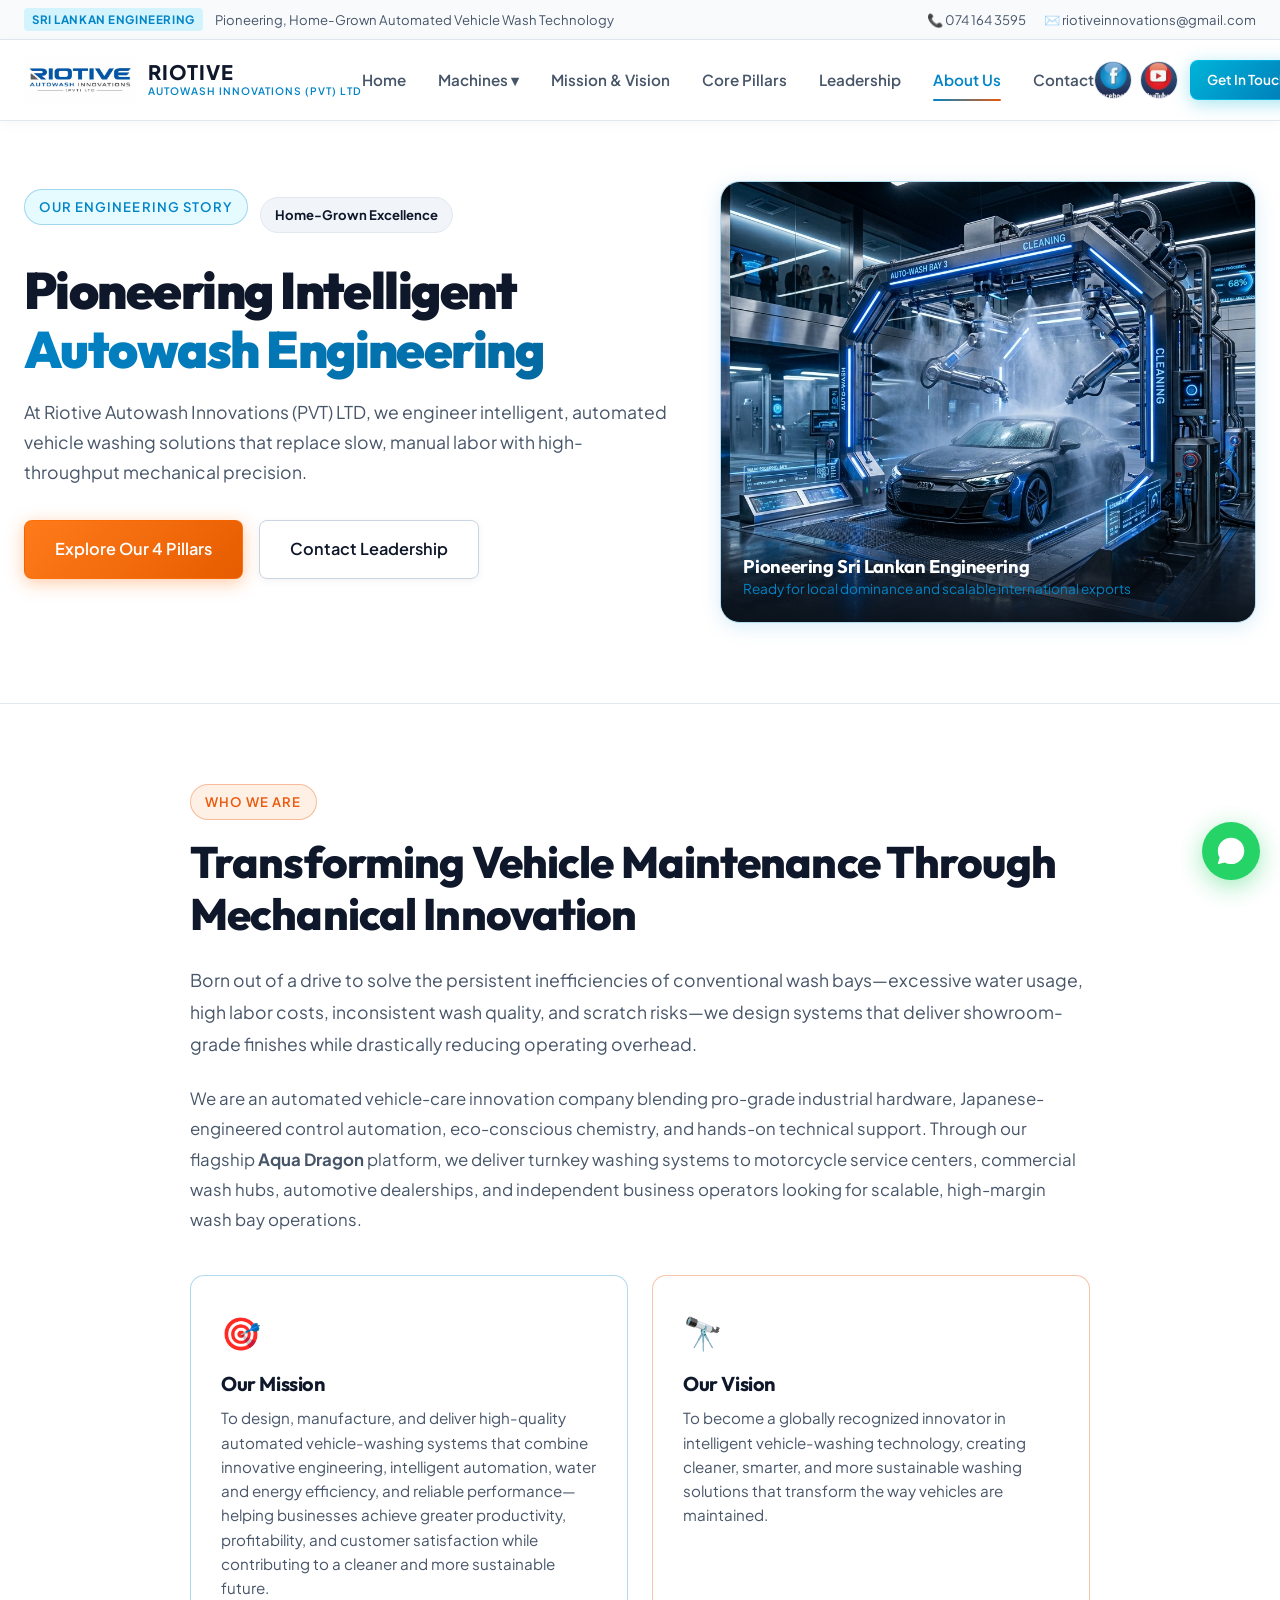
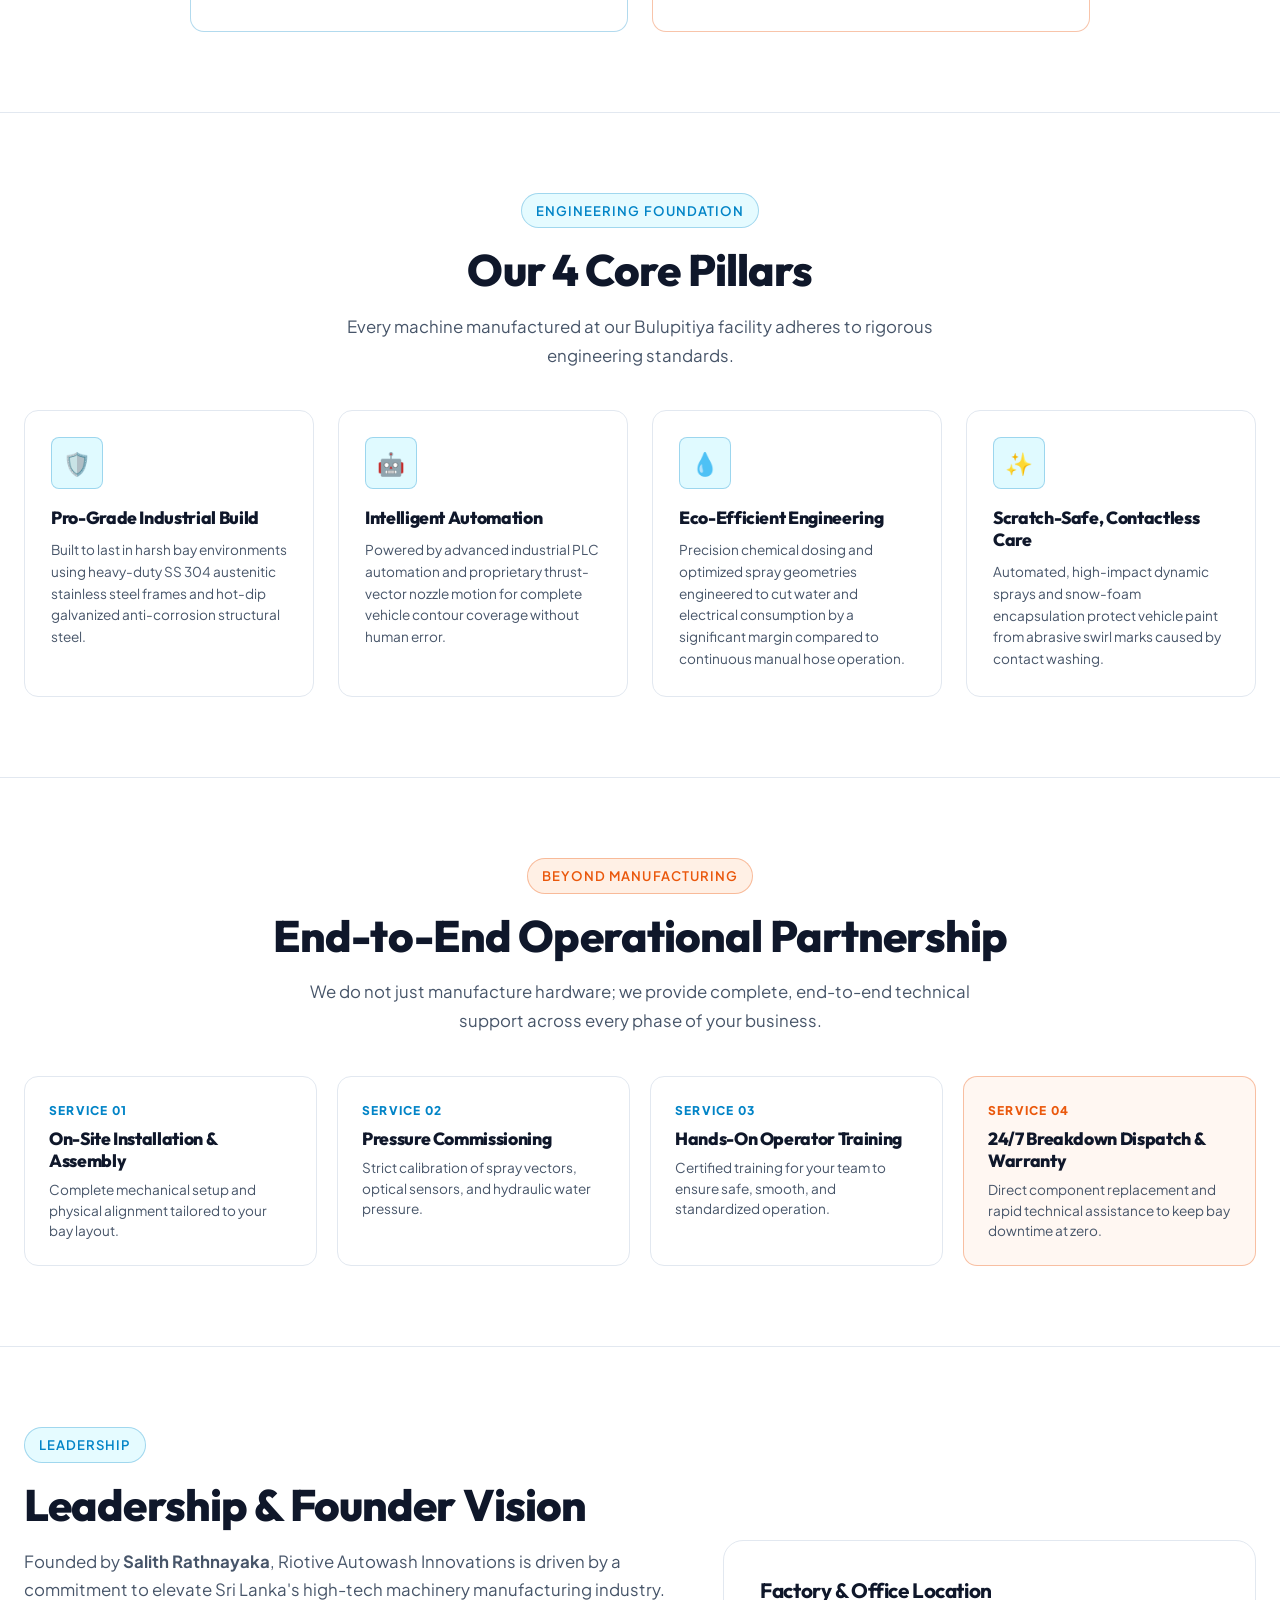
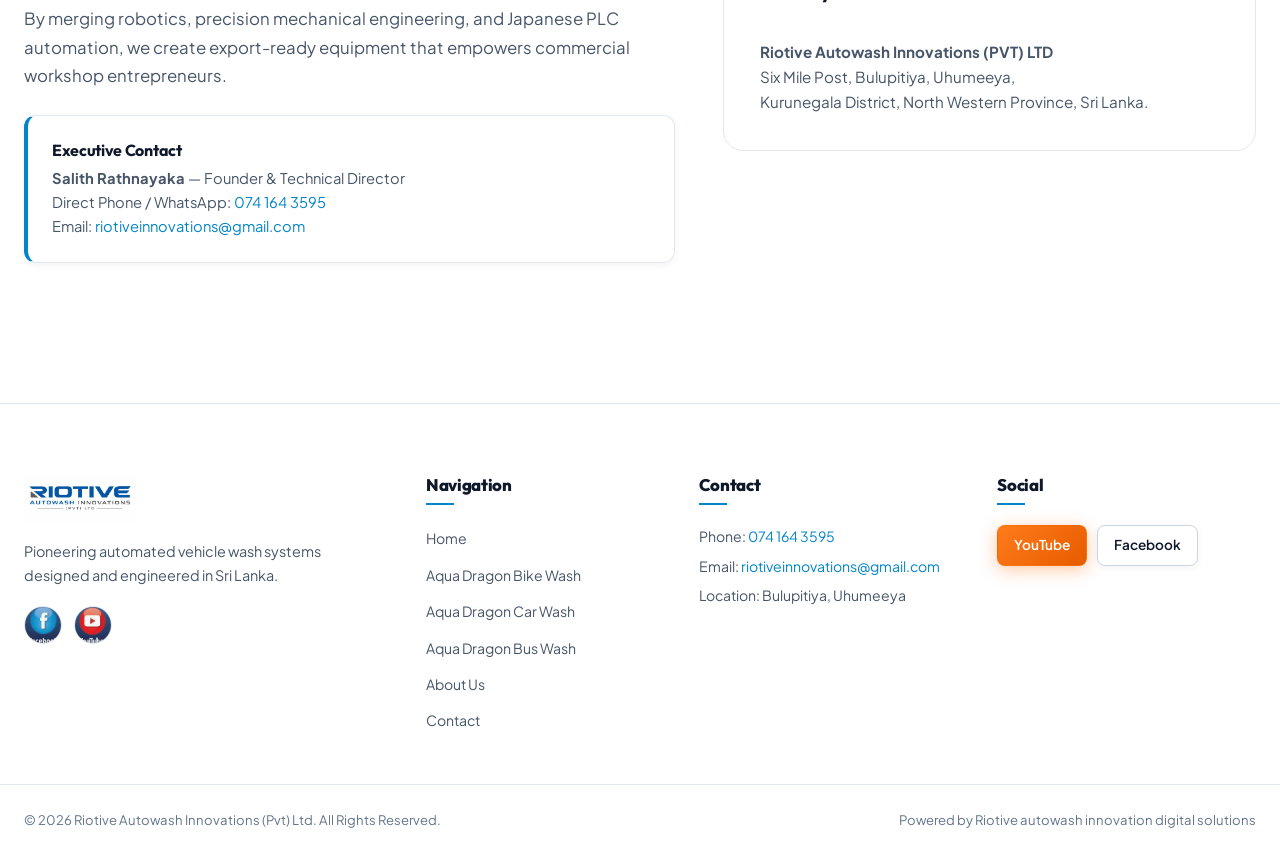
==== commit 69ee7a35: "Add files via upload" ====
--- a/about.html
+++ b/about.html
@@ -18,7 +18,7 @@
         <span>Pioneering, Home-Grown Automated Vehicle Wash Technology</span>
       </div>
       <div class="top-bar-right">
-        <a href="tel:+94712908400" class="top-contact-link">📞 071 290 8400</a>
+        <a href="tel:+94741643595" class="top-contact-link">📞 074 164 3595</a>
         <a href="mailto:riotiveinnovations@gmail.com" class="top-contact-link">✉️ riotiveinnovations@gmail.com</a>
       </div>
     </div>
@@ -233,7 +233,7 @@
             <h4 style="color: var(--text-main); margin-bottom: 6px;">Executive Contact</h4>
             <p style="font-size: 0.92rem; color: var(--text-muted);">
               <strong>Salith Rathnayaka</strong> — Founder & Technical Director<br>
-              Direct Phone / WhatsApp: <a href="tel:+94712908400" style="color: var(--accent-cyan);">071 290 8400</a><br>
+              Direct Phone / WhatsApp: <a href="tel:+94741643595" style="color: var(--accent-cyan);">074 164 3595</a><br>
               Email: <a href="mailto:riotiveinnovations@gmail.com" style="color: var(--accent-cyan);">riotiveinnovations@gmail.com</a>
             </p>
           </div>
@@ -277,7 +277,7 @@
       </div>
       <div>
         <h4 class="footer-col-title">Contact</h4>
-        <p style="font-size: 0.88rem; color: var(--text-muted); margin-bottom: 6px;">Phone: <a href="tel:+94712908400" style="color: var(--accent-cyan);">071 290 8400</a></p>
+        <p style="font-size: 0.88rem; color: var(--text-muted); margin-bottom: 6px;">Phone: <a href="tel:+94741643595" style="color: var(--accent-cyan);">074 164 3595</a></p>
         <p style="font-size: 0.88rem; color: var(--text-muted); margin-bottom: 6px;">Email: <a href="mailto:riotiveinnovations@gmail.com" style="color: var(--accent-cyan);">riotiveinnovations@gmail.com</a></p>
         <p style="font-size: 0.88rem; color: var(--text-muted);">Location: Bulupitiya, Uhumeeya</p>
       </div>
@@ -307,7 +307,7 @@
     </div>
   </div>
 
-  <a href="https://wa.me/94712908400" target="_blank" rel="noopener noreferrer" class="floating-whatsapp-btn" title="Chat on WhatsApp">
+  <a href="https://wa.me/94741643595" target="_blank" rel="noopener noreferrer" class="floating-whatsapp-btn" title="Chat on WhatsApp">
     <svg viewBox="0 0 24 24"><path d="M12.04 2c-5.46 0-9.91 4.45-9.91 9.91 0 1.75.46 3.45 1.32 4.95L2.05 22l5.25-1.38c1.45.79 3.08 1.21 4.74 1.21 5.46 0 9.91-4.45 9.91-9.91 0-2.65-1.03-5.14-2.9-7.01A9.816 9.816 0 0 0 12.04 2z"/></svg>
   </a>
 
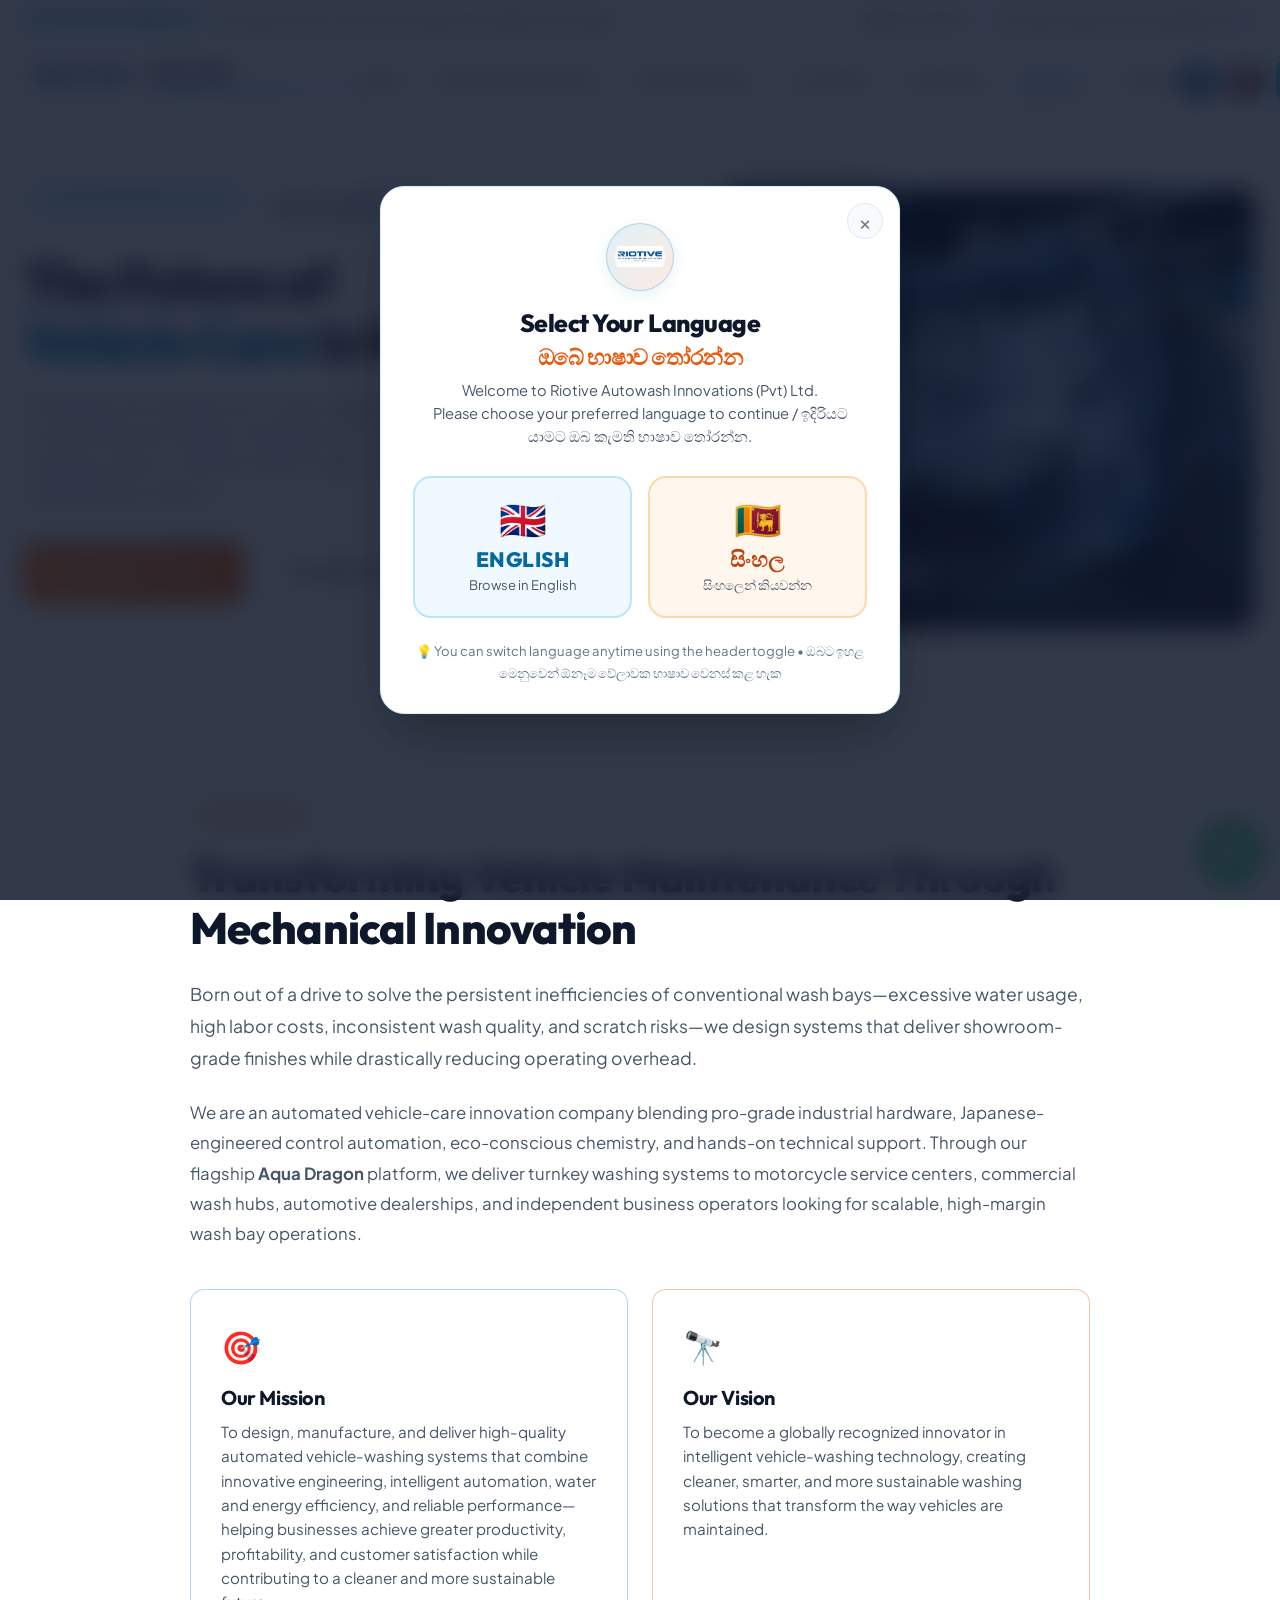
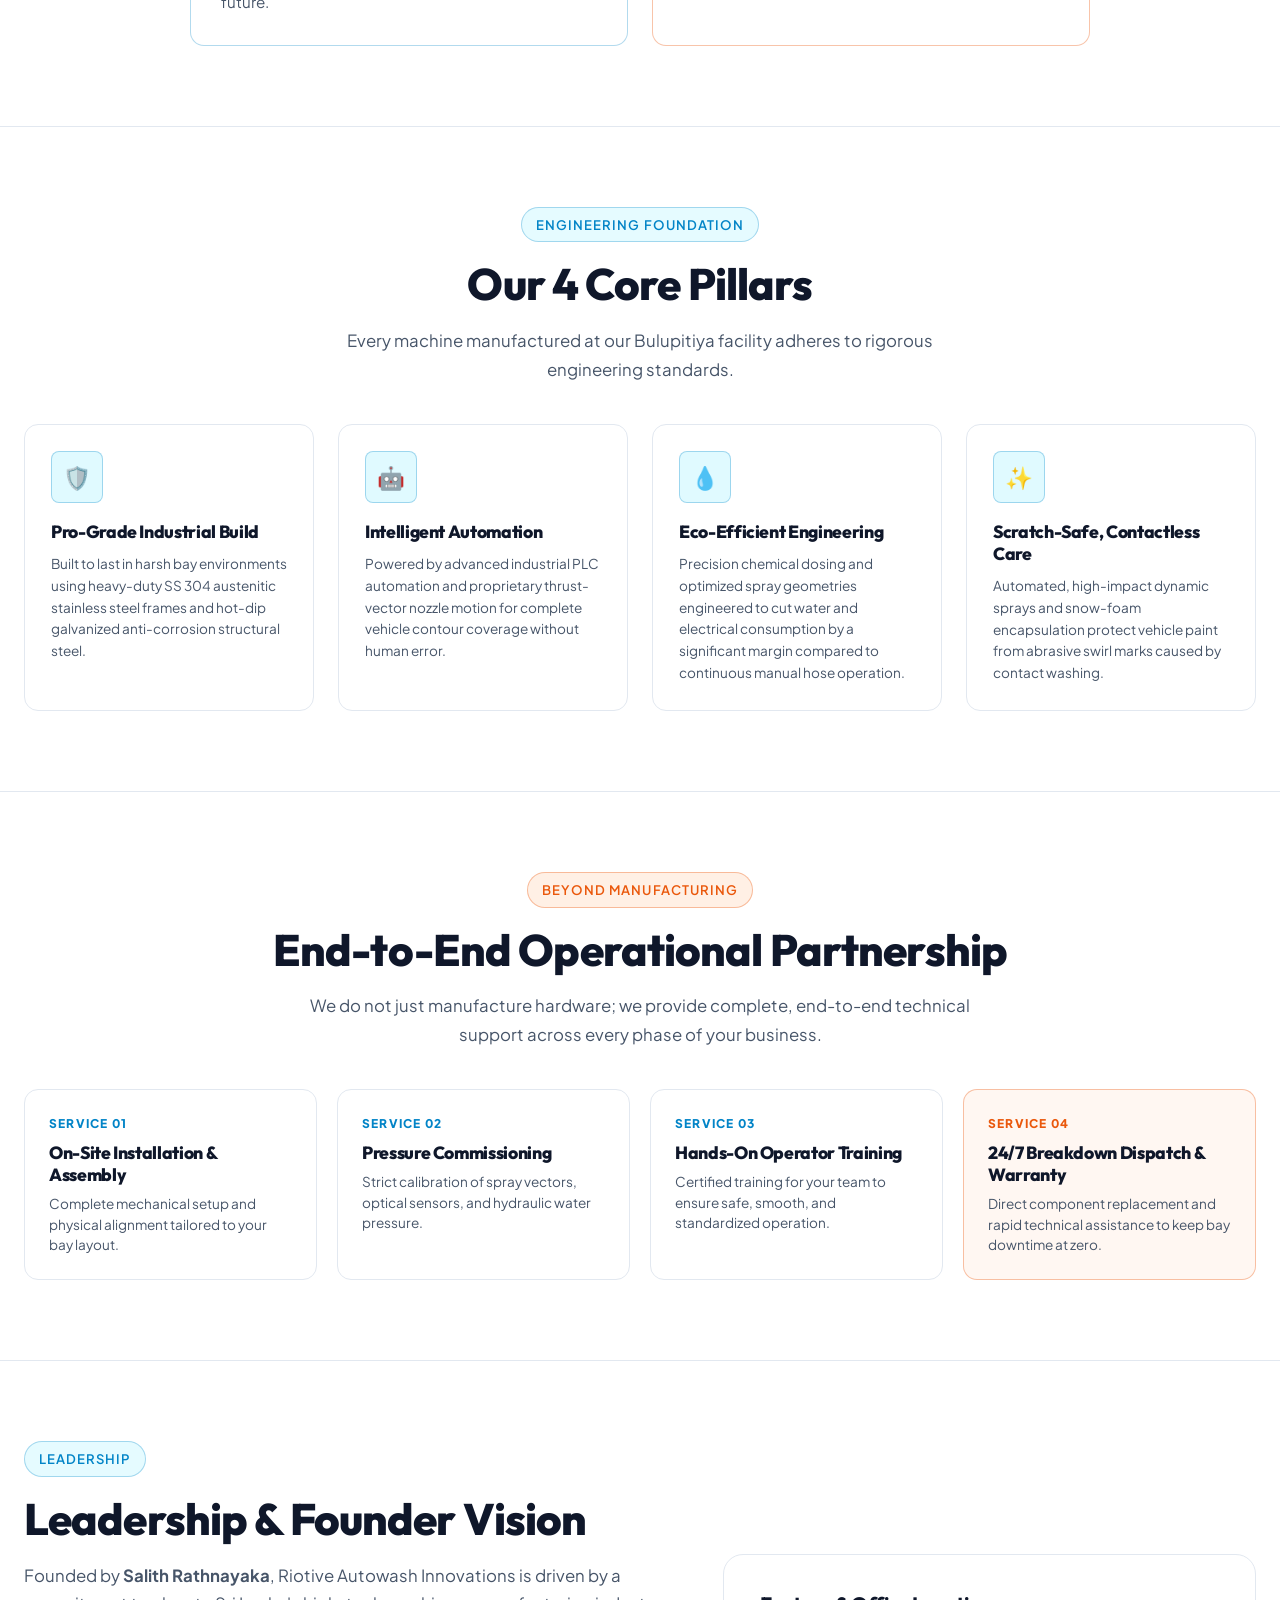
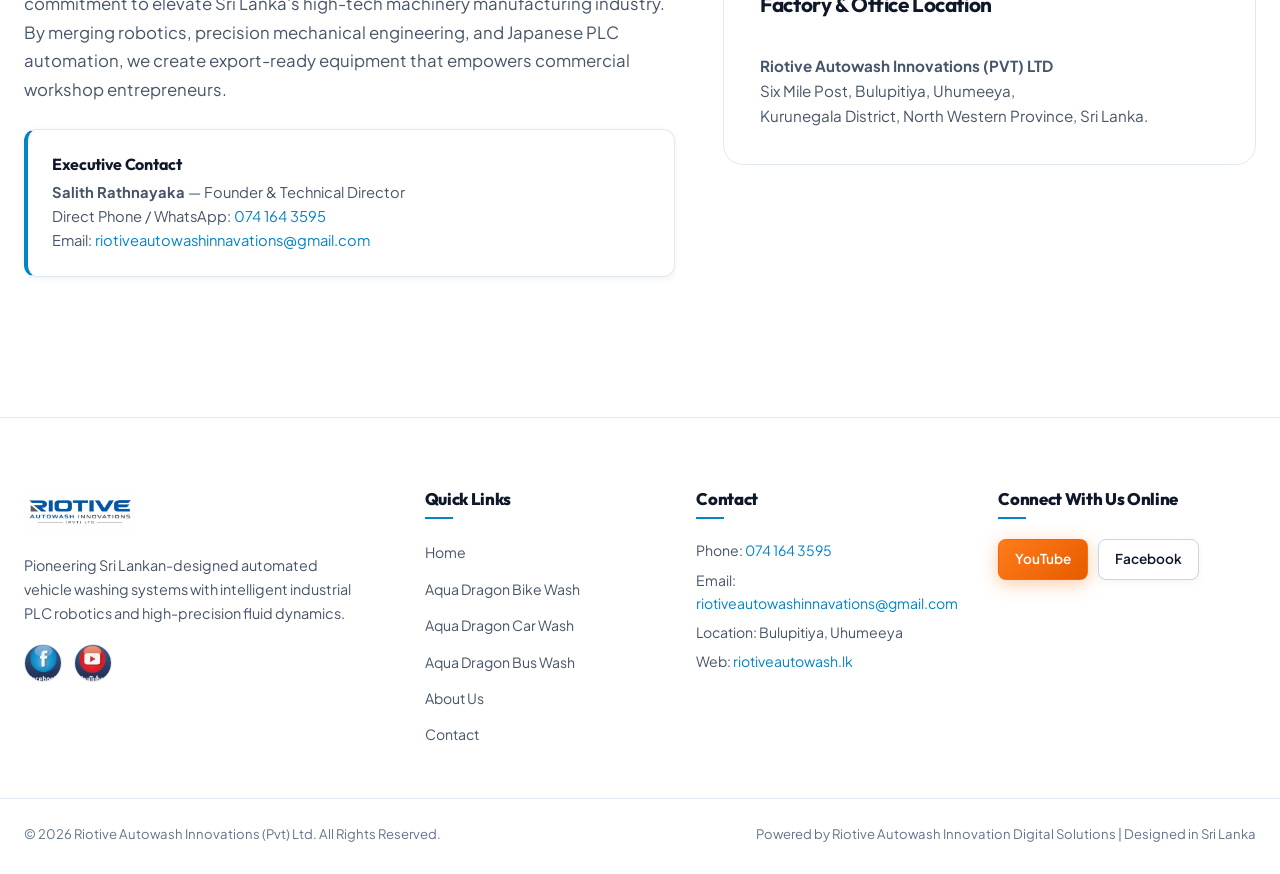
==== commit 81a0badb: "Add files via upload" ====
--- a/about.html
+++ b/about.html
@@ -1,4 +1,4 @@
-<!DOCTYPE html>
+﻿<!DOCTYPE html>
 <html lang="en">
 <head>
   <meta charset="UTF-8">
@@ -14,12 +14,12 @@
   <aside class="top-bar" aria-label="Announcement & Quick Contact">
     <div class="container top-bar-content">
       <div class="top-bar-left">
-        <span class="top-badge">Sri Lankan Engineering</span>
-        <span>Pioneering, Home-Grown Automated Vehicle Wash Technology</span>
+        <span class="top-badge" data-i18n="top_badge">Sri Lankan Engineering</span>
+        <span data-i18n="top_announcement">Pioneering, Home-Grown Automated Vehicle Wash Technology</span>
       </div>
       <div class="top-bar-right">
         <a href="tel:+94741643595" class="top-contact-link">📞 074 164 3595</a>
-        <a href="mailto:riotiveinnovations@gmail.com" class="top-contact-link">✉️ riotiveinnovations@gmail.com</a>
+        <a href="mailto:riotiveautowashinnavations@gmail.com" class="top-contact-link">✉️ riotiveautowashinnavations@gmail.com</a>
       </div>
     </div>
   </aside>
@@ -36,29 +36,29 @@
       </a>
 
       <nav class="main-nav" id="mainNav">
-        <a href="index.html" class="nav-link">Home</a>
+        <a href="index.html" class="nav-link" data-i18n="nav_home">Home</a>
         <div class="nav-item-dropdown">
-          <a href="#" class="nav-link">Machines ▾</a>
+          <a href="#" class="nav-link" data-i18n="nav_machines_short">Machines ▾</a>
           <div class="dropdown-menu">
             <a href="bike-wash.html" class="dropdown-link">
-              <span>🏍️ Aqua Dragon Mini (Bike)</span>
-              <span class="dropdown-badge">Ready</span>
+              <span data-i18n="nav_bike">🏍️ Aqua Dragon Mini (Bike)</span>
+              <span class="dropdown-badge" data-i18n="badge_ready">Ready</span>
             </a>
             <a href="car-wash.html" class="dropdown-link">
-              <span>🚗 Aqua Dragon Car Wash</span>
-              <span class="dropdown-badge">Soon</span>
+              <span data-i18n="nav_car">🚗 Aqua Dragon Car Wash</span>
+              <span class="dropdown-badge" data-i18n="badge_soon">Soon</span>
             </a>
             <a href="bus-wash.html" class="dropdown-link">
-              <span>🚌 Aqua Dragon Massive (Bus)</span>
-              <span class="dropdown-badge">Fleet</span>
+              <span data-i18n="nav_bus">🚌 Aqua Dragon Massive (Bus)</span>
+              <span class="dropdown-badge" data-i18n="badge_fleet">Fleet</span>
             </a>
           </div>
         </div>
-        <a href="#mission-vision" class="nav-link">Mission & Vision</a>
-        <a href="#pillars" class="nav-link">Core Pillars</a>
-        <a href="#leadership" class="nav-link">Leadership</a>
-        <a href="about.html" class="nav-link active">About Us</a>
-        <a href="contact.html" class="nav-link">Contact</a>
+        <a href="#mission-vision" class="nav-link" data-i18n="nav_mission_vision">Mission & Vision</a>
+        <a href="#pillars" class="nav-link" data-i18n="nav_pillars">Core Pillars</a>
+        <a href="#leadership" class="nav-link" data-i18n="nav_leadership">Leadership</a>
+        <a href="about.html" class="nav-link active" data-i18n="nav_about">About Us</a>
+        <a href="contact.html" class="nav-link" data-i18n="nav_contact">Contact</a>
       </nav>
 
       <div class="header-actions">
@@ -66,7 +66,7 @@
           <a href="https://web.facebook.com/profile.php?id=61556286316075" target="_blank" rel="noopener noreferrer" class="social-pill-btn facebook" title="Visit Facebook"><img src="assets/images/facebook-badge.png" alt="Facebook"></a>
           <a href="https://www.youtube.com/channel/UC009tsk7LXYCrfcSwEi6hLQ" target="_blank" rel="noopener noreferrer" class="social-pill-btn youtube" title="Watch YouTube"><img src="assets/images/youtube-badge.png" alt="YouTube"></a>
         </div>
-        <a href="contact.html" class="btn btn-primary btn-sm">Get In Touch</a>
+        <a href="contact.html" class="btn btn-primary btn-sm" data-i18n="nav_get_touch">Get In Touch</a>
         <button class="mobile-toggle" id="mobileToggle" aria-label="Toggle Navigation">&#9776;</button>
       </div>
     </div>
@@ -77,22 +77,22 @@
     <div class="container hero-grid">
       <div class="hero-content">
         <div class="hero-badge-row">
-          <span class="section-tag">Our Engineering Story</span>
-          <span class="badge-country">Home-Grown Excellence</span>
-        </div>
-
-        <h1 class="hero-title">
+          <span class="section-tag" data-i18n="about_tag_story">Our Engineering Story</span>
+          <span class="badge-country" data-i18n="about_badge_hg">Home-Grown Excellence</span>
+        </div>
+
+        <h1 class="hero-title" data-i18n="about_hero_title">
           Pioneering Intelligent <br>
           <span class="gradient-text-cyan">Autowash Engineering</span>
         </h1>
 
-        <p class="hero-tagline">
+        <p class="hero-tagline" data-i18n="about_hero_tagline">
           At Riotive Autowash Innovations (PVT) LTD, we engineer intelligent, automated vehicle washing solutions that replace slow, manual labor with high-throughput mechanical precision.
         </p>
 
         <div class="hero-cta-group">
-          <a href="#pillars" class="btn btn-orange btn-lg">Explore Our 4 Pillars</a>
-          <a href="contact.html" class="btn btn-secondary btn-lg">Contact Leadership</a>
+          <a href="#pillars" class="btn btn-orange btn-lg" data-i18n="about_btn_4p">Explore Our 4 Pillars</a>
+          <a href="contact.html" class="btn btn-secondary btn-lg" data-i18n="about_btn_ldr">Contact Leadership</a>
         </div>
       </div>
 
@@ -112,8 +112,8 @@
   <section style="background: var(--bg-primary); border-top: 1px solid var(--border-subtle); border-bottom: 1px solid var(--border-subtle);">
     <div class="container">
       <div style="max-width: 900px; margin: 0 auto;">
-        <span class="section-tag orange">Who We Are</span>
-        <h2 class="section-title" style="margin-bottom: 24px;">Transforming Vehicle Maintenance Through Mechanical Innovation</h2>
+        <span class="section-tag orange" data-i18n="about_tag_who">Who We Are</span>
+        <h2 class="section-title" style="margin-bottom: 24px;" data-i18n="about_title_trans">Transforming Vehicle Maintenance Through Mechanical Innovation</h2>
         
         <p style="color: var(--text-muted); font-size: 1.1rem; line-height: 1.8; margin-bottom: 24px;">
           Born out of a drive to solve the persistent inefficiencies of conventional wash bays—excessive water usage, high labor costs, inconsistent wash quality, and scratch risks—we design systems that deliver showroom-grade finishes while drastically reducing operating overhead.
@@ -126,7 +126,7 @@
         <div style="display: grid; grid-template-columns: 1fr 1fr; gap: 24px; margin-top: 40px;" id="mission-vision">
           <div style="background: var(--bg-card); border: 1px solid var(--border-cyan); border-radius: 14px; padding: 30px;">
             <div style="font-size: 2rem; margin-bottom: 12px;">🎯</div>
-            <h3 style="color: var(--text-main); font-size: 1.25rem; margin-bottom: 10px;">Our Mission</h3>
+            <h3 style="color: var(--text-main); font-size: 1.25rem; margin-bottom: 10px;" data-i18n="about_mission_title">Our Mission</h3>
             <p style="color: var(--text-muted); font-size: 0.95rem; line-height: 1.6;">
               To design, manufacture, and deliver high-quality automated vehicle-washing systems that combine innovative engineering, intelligent automation, water and energy efficiency, and reliable performance—helping businesses achieve greater productivity, profitability, and customer satisfaction while contributing to a cleaner and more sustainable future.
             </p>
@@ -134,7 +134,7 @@
 
           <div style="background: var(--bg-card); border: 1px solid var(--border-orange); border-radius: 14px; padding: 30px;">
             <div style="font-size: 2rem; margin-bottom: 12px;">🔭</div>
-            <h3 style="color: var(--text-main); font-size: 1.25rem; margin-bottom: 10px;">Our Vision</h3>
+            <h3 style="color: var(--text-main); font-size: 1.25rem; margin-bottom: 10px;" data-i18n="about_vision_title">Our Vision</h3>
             <p style="color: var(--text-muted); font-size: 0.95rem; line-height: 1.6;">
               To become a globally recognized innovator in intelligent vehicle-washing technology, creating cleaner, smarter, and more sustainable washing solutions that transform the way vehicles are maintained.
             </p>
@@ -149,8 +149,8 @@
     <div class="container">
       <div class="text-center">
         <span class="section-tag">Engineering Foundation</span>
-        <h2 class="section-title">Our 4 Core Pillars</h2>
-        <p class="section-desc">Every machine manufactured at our Bulupitiya facility adheres to rigorous engineering standards.</p>
+        <h2 class="section-title" data-i18n="about_pillars_title">Our 4 Core Pillars</h2>
+        <p class="section-desc" data-i18n="about_pillars_desc">Every machine manufactured at our Bulupitiya facility adheres to rigorous engineering standards.</p>
       </div>
 
       <div class="pillars-grid">
@@ -186,7 +186,7 @@
     <div class="container">
       <div class="text-center">
         <span class="section-tag orange">Beyond Manufacturing</span>
-        <h2 class="section-title">End-to-End Operational Partnership</h2>
+        <h2 class="section-title" data-i18n="about_part_title">End-to-End Operational Partnership</h2>
         <p class="section-desc">We do not just manufacture hardware; we provide complete, end-to-end technical support across every phase of your business.</p>
       </div>
 
@@ -224,7 +224,7 @@
       <div class="about-intro-grid">
         <div>
           <span class="section-tag">Leadership</span>
-          <h2 class="section-title">Leadership & Founder Vision</h2>
+          <h2 class="section-title" data-i18n="about_lead_title">Leadership & Founder Vision</h2>
           <p style="color: var(--text-muted); font-size: 1.05rem; line-height: 1.7; margin-bottom: 20px;">
             Founded by <strong>Salith Rathnayaka</strong>, Riotive Autowash Innovations is driven by a commitment to elevate Sri Lanka's high-tech machinery manufacturing industry. By merging robotics, precision mechanical engineering, and Japanese PLC automation, we create export-ready equipment that empowers commercial workshop entrepreneurs.
           </p>
@@ -234,7 +234,7 @@
             <p style="font-size: 0.92rem; color: var(--text-muted);">
               <strong>Salith Rathnayaka</strong> — Founder & Technical Director<br>
               Direct Phone / WhatsApp: <a href="tel:+94741643595" style="color: var(--accent-cyan);">074 164 3595</a><br>
-              Email: <a href="mailto:riotiveinnovations@gmail.com" style="color: var(--accent-cyan);">riotiveinnovations@gmail.com</a>
+              Email: <a href="mailto:riotiveautowashinnavations@gmail.com" style="color: var(--accent-cyan);">riotiveautowashinnavations@gmail.com</a>
             </p>
           </div>
         </div>
@@ -265,7 +265,7 @@
         </div>
       </div>
       <div>
-        <h4 class="footer-col-title">Navigation</h4>
+        <h4 class="footer-col-title" data-i18n="ft_col_links">Navigation</h4>
         <ul class="footer-links-list">
           <li><a href="index.html" class="footer-link">Home</a></li>
           <li><a href="bike-wash.html" class="footer-link">Aqua Dragon Bike Wash</a></li>
@@ -276,13 +276,14 @@
         </ul>
       </div>
       <div>
-        <h4 class="footer-col-title">Contact</h4>
+        <h4 class="footer-col-title" data-i18n="nav_contact">Contact</h4>
         <p style="font-size: 0.88rem; color: var(--text-muted); margin-bottom: 6px;">Phone: <a href="tel:+94741643595" style="color: var(--accent-cyan);">074 164 3595</a></p>
-        <p style="font-size: 0.88rem; color: var(--text-muted); margin-bottom: 6px;">Email: <a href="mailto:riotiveinnovations@gmail.com" style="color: var(--accent-cyan);">riotiveinnovations@gmail.com</a></p>
+        <p style="font-size: 0.88rem; color: var(--text-muted); margin-bottom: 6px;">Email: <a href="mailto:riotiveautowashinnavations@gmail.com" style="color: var(--accent-cyan);">riotiveautowashinnavations@gmail.com</a></p>
         <p style="font-size: 0.88rem; color: var(--text-muted);">Location: Bulupitiya, Uhumeeya</p>
+        <p style="font-size: 0.88rem; color: var(--text-muted); margin-top: 6px;">Web: <a href="https://riotiveautowash.lk" style="color: var(--accent-cyan);">riotiveautowash.lk</a></p>
       </div>
       <div>
-        <h4 class="footer-col-title">Social</h4>
+        <h4 class="footer-col-title" data-i18n="social_card_tag">Social</h4>
         <div style="display: flex; gap: 10px;">
           <a href="https://www.youtube.com/channel/UC009tsk7LXYCrfcSwEi6hLQ" target="_blank" rel="noopener noreferrer" class="btn btn-orange btn-sm">YouTube</a>
           <a href="https://web.facebook.com/profile.php?id=61556286316075" target="_blank" rel="noopener noreferrer" class="btn btn-secondary btn-sm">Facebook</a>
@@ -290,8 +291,8 @@
       </div>
     </div>
     <div class="container footer-bottom">
-      <div>&copy; 2026 Riotive Autowash Innovations (Pvt) Ltd. All Rights Reserved.</div>
-      <div>Powered by Riotive autowash innovation digital solutions</div>
+      <div><span data-i18n="ft_copy">&copy; 2026 Riotive Autowash Innovations (Pvt) Ltd. All Rights Reserved.</span></div>
+      <div><span data-i18n="ft_powered"><span data-i18n="ft_powered">Powered by Riotive Autowash Innovation Digital Solutions | Designed in Sri Lanka</span></span></div>
     </div>
   </footer>
 
@@ -311,6 +312,7 @@
     <svg viewBox="0 0 24 24"><path d="M12.04 2c-5.46 0-9.91 4.45-9.91 9.91 0 1.75.46 3.45 1.32 4.95L2.05 22l5.25-1.38c1.45.79 3.08 1.21 4.74 1.21 5.46 0 9.91-4.45 9.91-9.91 0-2.65-1.03-5.14-2.9-7.01A9.816 9.816 0 0 0 12.04 2z"/></svg>
   </a>
 
+  <script src="js/i18n.js"></script>
   <script src="js/main.js"></script>
 </body>
 </html>
--- a/css/style.css
+++ b/css/style.css
@@ -1,2011 +1,2251 @@
-/* ==========================================================================
-   RIOTIVE AUTOWASH INNOVATIONS (PVT) LTD
-   Official Website Stylesheet
-   Modern, Cyber-Industrial Automotive Robotics Aesthetic
-   Pixel-Perfect Alignment for Mobile & PC Browsers
-   ========================================================================== */
-
-@import url('https://fonts.googleapis.com/css2?family=Outfit:wght@300;400;500;600;700;800;900&family=Plus+Jakarta+Sans:wght@400;500;600;700&display=swap');
-
-:root {
-  /* Color Palette - Clean, Modern White Background Theme */
-  --bg-darkest: #ffffff;
-  --bg-primary: #ffffff;
-  --bg-secondary: #f8fafc;
-  --bg-card: #ffffff;
-  --bg-card-hover: #f8fafc;
-  --bg-card-glass: rgba(255, 255, 255, 0.95);
-  
-  --accent-cyan: #0284c7;
-  --accent-cyan-dark: #0369a1;
-  --accent-cyan-glow: rgba(2, 132, 199, 0.15);
-  
-  --accent-orange: #ea580c;
-  --accent-orange-light: #f97316;
-  --accent-orange-glow: rgba(234, 88, 12, 0.2);
-
-  --accent-blue: #0284c7;
-  --accent-green: #10b981;
-  --accent-green-glow: rgba(16, 185, 129, 0.2);
-  
-  --text-main: #0f172a;
-  --text-muted: #475569;
-  --text-dim: #64748b;
-  
-  --border-subtle: #e2e8f0;
-  --border-cyan: rgba(2, 132, 199, 0.3);
-  --border-orange: rgba(234, 88, 12, 0.35);
-  
-  --font-heading: 'Outfit', -apple-system, BlinkMacSystemFont, sans-serif;
-  --font-body: 'Plus Jakarta Sans', -apple-system, BlinkMacSystemFont, sans-serif;
-  
-  --radius-sm: 8px;
-  --radius-md: 14px;
-  --radius-lg: 20px;
-  --radius-full: 9999px;
-  
-  --transition-fast: 0.2s ease;
-  --transition-normal: 0.3s cubic-bezier(0.16, 1, 0.3, 1);
-  --transition-slow: 0.5s cubic-bezier(0.16, 1, 0.3, 1);
-  
-  --shadow-sm: 0 2px 8px rgba(0, 0, 0, 0.05);
-  --shadow-md: 0 6px 20px rgba(0, 0, 0, 0.07);
-  --shadow-lg: 0 12px 32px rgba(0, 0, 0, 0.09);
-  --shadow-glow-cyan: 0 4px 20px rgba(2, 132, 199, 0.15);
-  --shadow-glow-orange: 0 4px 20px rgba(234, 88, 12, 0.18);
-}
-
-/* Reset & Base Setup */
-*, *::before, *::after {
-  box-sizing: border-box;
-  margin: 0;
-  padding: 0;
-}
-
-html {
-  scroll-behavior: smooth;
-  font-size: 16px;
-  background-color: #ffffff;
-  color: var(--text-main);
-  overflow-x: hidden;
-  width: 100%;
-}
-
-body {
-  font-family: var(--font-body);
-  line-height: 1.65;
-  background-color: #ffffff;
-  color: var(--text-main);
-  min-height: 100vh;
-  overflow-x: hidden;
-  width: 100%;
-  -webkit-font-smoothing: antialiased;
-  -moz-osx-font-smoothing: grayscale;
-}
-
-a {
-  color: inherit;
-  text-decoration: none;
-  transition: var(--transition-fast);
-}
-
-img {
-  max-width: 100%;
-  height: auto;
-  display: block;
-}
-
-ul, ol {
-  list-style: none;
-}
-
-button, input, select, textarea {
-  font-family: inherit;
-  font-size: inherit;
-  border: none;
-  outline: none;
-}
-
-/* Container with Perfect Alignment */
-.container {
-  width: 100%;
-  max-width: 1280px;
-  margin-left: auto;
-  margin-right: auto;
-  padding-left: 24px;
-  padding-right: 24px;
-}
-
-.container-wide {
-  max-width: 1400px;
-}
-
-/* Typography Helpers */
-h1, h2, h3, h4, h5, h6 {
-  font-family: var(--font-heading);
-  font-weight: 700;
-  line-height: 1.25;
-  letter-spacing: -0.02em;
-  color: var(--text-main);
-}
-
-.gradient-text-cyan {
-  background: linear-gradient(135deg, #0284c7 0%, #0369a1 100%);
-  -webkit-background-clip: text;
-  -webkit-text-fill-color: transparent;
-}
-
-.gradient-text-orange {
-  background: linear-gradient(135deg, #ea580c 0%, #c2410c 100%);
-  -webkit-background-clip: text;
-  -webkit-text-fill-color: transparent;
-}
-
-/* Section Common Styles */
-section {
-  padding: 80px 0;
-  position: relative;
-  width: 100%;
-  overflow: hidden;
-}
-
-.section-tag {
-  display: inline-flex;
-  align-items: center;
-  gap: 8px;
-  padding: 6px 14px;
-  background: rgba(0, 210, 255, 0.1);
-  border: 1px solid var(--border-cyan);
-  border-radius: var(--radius-full);
-  font-size: 0.82rem;
-  font-weight: 600;
-  text-transform: uppercase;
-  letter-spacing: 0.08em;
-  color: var(--accent-cyan);
-  margin-bottom: 16px;
-}
-
-.section-tag.orange {
-  background: rgba(255, 107, 0, 0.1);
-  border-color: var(--border-orange);
-  color: var(--accent-orange);
-}
-
-.section-tag.blue {
-  background: rgba(0, 119, 182, 0.15);
-  border-color: var(--border-cyan);
-  color: #38bdf8;
-}
-
-.section-title {
-  font-size: clamp(2rem, 3.5vw, 2.75rem);
-  font-weight: 800;
-  margin-bottom: 16px;
-  line-height: 1.2;
-}
-
-.section-desc {
-  font-size: 1.05rem;
-  color: var(--text-muted);
-  max-width: 680px;
-  margin-bottom: 40px;
-  line-height: 1.7;
-}
-
-.text-center {
-  text-align: center;
-}
-.text-center .section-desc {
-  margin-left: auto;
-  margin-right: auto;
-}
-
-/* Buttons */
-.btn {
-  display: inline-flex;
-  align-items: center;
-  justify-content: center;
-  gap: 10px;
-  padding: 13px 26px;
-  border-radius: var(--radius-sm);
-  font-weight: 600;
-  font-size: 0.95rem;
-  cursor: pointer;
-  transition: var(--transition-normal);
-  text-align: center;
-  white-space: nowrap;
-}
-
-.btn-primary {
-  background: linear-gradient(135deg, #00b4d8 0%, #0077b6 100%);
-  color: #ffffff;
-  border: 1px solid rgba(0, 210, 255, 0.5);
-  box-shadow: 0 4px 18px rgba(0, 180, 216, 0.35);
-}
-.btn-primary:hover {
-  background: linear-gradient(135deg, #00c4ec 0%, #0088cc 100%);
-  box-shadow: 0 6px 24px rgba(0, 210, 255, 0.5);
-  transform: translateY(-2px);
-}
-
-.btn-orange {
-  background: linear-gradient(135deg, #ff7b1a 0%, #e65c00 100%);
-  color: #ffffff;
-  border: 1px solid rgba(255, 107, 0, 0.5);
-  box-shadow: 0 4px 18px rgba(255, 107, 0, 0.35);
-}
-.btn-orange:hover {
-  background: linear-gradient(135deg, #ff8c33 0%, #f06400 100%);
-  box-shadow: 0 6px 24px rgba(255, 107, 0, 0.55);
-  transform: translateY(-2px);
-}
-
-.btn-secondary {
-  background: #ffffff;
-  border: 1px solid #cbd5e1;
-  color: var(--text-main);
-  box-shadow: var(--shadow-sm);
-}
-.btn-secondary:hover {
-  background: #f8fafc;
-  border-color: #94a3b8;
-  color: var(--text-main);
-  transform: translateY(-2px);
-  box-shadow: var(--shadow-md);
-}
-
-.btn-whatsapp {
-  background: #25D366;
-  color: #ffffff;
-  border: 1px solid rgba(37, 211, 102, 0.5);
-  box-shadow: 0 4px 18px rgba(37, 211, 102, 0.3);
-}
-.btn-whatsapp:hover {
-  background: #22bf5b;
-  box-shadow: 0 6px 24px rgba(37, 211, 102, 0.5);
-  transform: translateY(-2px);
-}
-
-.btn-sm {
-  padding: 8px 16px;
-  font-size: 0.85rem;
-}
-
-.btn-lg {
-  padding: 15px 30px;
-  font-size: 1.02rem;
-}
-
-/* ==========================================================================
-   Top Announcement Bar
-   ========================================================================== */
-.top-bar {
-  background: #f8fafc;
-  border-bottom: 1px solid var(--border-subtle);
-  font-size: 0.82rem;
-  padding: 8px 0;
-  color: var(--text-muted);
-}
-.top-bar-content {
-  display: flex;
-  justify-content: space-between;
-  align-items: center;
-  gap: 16px;
-}
-.top-bar-left {
-  display: flex;
-  align-items: center;
-  gap: 12px;
-}
-.top-badge {
-  background: rgba(0, 210, 255, 0.15);
-  color: var(--accent-cyan);
-  padding: 2px 8px;
-  border-radius: 4px;
-  font-weight: 700;
-  font-size: 0.72rem;
-  letter-spacing: 0.05em;
-  text-transform: uppercase;
-}
-.top-bar-right {
-  display: flex;
-  align-items: center;
-  gap: 18px;
-}
-.top-contact-link {
-  display: flex;
-  align-items: center;
-  gap: 6px;
-  color: var(--text-muted);
-}
-.top-contact-link:hover {
-  color: var(--accent-cyan);
-}
-
-/* ==========================================================================
-   Header & Navigation
-   ========================================================================== */
-.site-header {
-  position: sticky;
-  top: 0;
-  z-index: 1000;
-  background: rgba(255, 255, 255, 0.96);
-  backdrop-filter: blur(16px);
-  -webkit-backdrop-filter: blur(16px);
-  border-bottom: 1px solid var(--border-subtle);
-  box-shadow: 0 2px 14px rgba(0, 0, 0, 0.04);
-  transition: var(--transition-normal);
-  width: 100%;
-}
-
-.header-container {
-  display: flex;
-  align-items: center;
-  justify-content: space-between;
-  height: 80px;
-}
-
-.brand-logo-wrap {
-  display: flex;
-  align-items: center;
-  gap: 12px;
-  flex-shrink: 0;
-}
-
-.brand-logo-img {
-  height: 48px;
-  width: auto;
-  object-fit: contain;
-  background: transparent;
-  padding: 0;
-  border: none;
-  box-shadow: none;
-}
-
-.brand-title-wrap {
-  display: flex;
-  flex-direction: column;
-}
-
-.brand-title {
-  font-size: 1.25rem;
-  font-weight: 800;
-  letter-spacing: 0.05em;
-  color: var(--text-main);
-  line-height: 1.1;
-}
-
-.brand-sub {
-  font-size: 0.64rem;
-  text-transform: uppercase;
-  letter-spacing: 0.1em;
-  color: var(--accent-cyan);
-  font-weight: 600;
-  white-space: nowrap;
-}
-
-/* Main Navigation */
-.main-nav {
-  display: flex;
-  align-items: center;
-  gap: 32px;
-}
-
-.nav-link {
-  font-size: 0.95rem;
-  font-weight: 600;
-  color: var(--text-muted);
-  position: relative;
-  padding: 8px 0;
-  white-space: nowrap;
-  transition: var(--transition-fast);
-}
-
-.nav-link:hover,
-.nav-link.active {
-  color: var(--accent-cyan);
-}
-
-.nav-link.active::after,
-.nav-link:hover::after {
-  content: '';
-  position: absolute;
-  bottom: 0;
-  left: 0;
-  width: 100%;
-  height: 2px;
-  background: linear-gradient(90deg, var(--accent-cyan), var(--accent-orange));
-  border-radius: 2px;
-}
-
-/* Dropdown */
-.nav-item-dropdown {
-  position: relative;
-}
-
-.dropdown-menu {
-  position: absolute;
-  top: 100%;
-  left: 0;
-  min-width: 240px;
-  background: #ffffff;
-  border: 1px solid var(--border-subtle);
-  border-radius: var(--radius-md);
-  box-shadow: 0 12px 36px rgba(0, 0, 0, 0.08);
-  padding: 10px;
-  display: none;
-  flex-direction: column;
-  gap: 6px;
-  z-index: 101;
-}
-
-.nav-item-dropdown:hover .dropdown-menu {
-  position: absolute;
-  top: 100%;
-  left: 0;
-  min-width: 240px;
-  background: #ffffff;
-  border: 1px solid var(--border-subtle);
-  border-radius: var(--radius-md);
-  box-shadow: 0 12px 36px rgba(0, 0, 0, 0.08);
-  padding: 10px;
-  display: none;
-  flex-direction: column;
-  gap: 6px;
-  z-index: 101;
-}
-
-.dropdown-link {
-  display: flex;
-  align-items: center;
-  gap: 10px;
-  padding: 10px 14px;
-  border-radius: var(--radius-sm);
-  font-size: 0.88rem;
-  color: var(--text-muted);
-  transition: var(--transition-fast);
-}
-
-.dropdown-link:hover {
-  background: #f1f5f9;
-  color: var(--accent-cyan);
-}
-
-.dropdown-badge {
-  font-size: 0.68rem;
-  padding: 2px 6px;
-  border-radius: 4px;
-  background: rgba(255, 107, 0, 0.2);
-  color: var(--accent-orange);
-  font-weight: 700;
-  margin-left: auto;
-}
-
-/* Header Actions & Social Pill Badges */
-.header-actions {
-  display: flex;
-  align-items: center;
-  gap: 12px;
-  flex-shrink: 0;
-}
-
-.header-social-group {
-  display: flex;
-  align-items: center;
-  gap: 8px;
-}
-
-.social-pill-btn {
-  display: inline-flex;
-  align-items: center;
-  justify-content: center;
-  width: 38px;
-  height: 38px;
-  border-radius: 50%;
-  background: #f1f5f9;
-  border: 1px solid var(--border-subtle);
-  transition: var(--transition-fast);
-  overflow: hidden;
-  flex-shrink: 0;
-  cursor: pointer;
-}
-
-.social-pill-btn:hover {
-  transform: translateY(-2px);
-  box-shadow: var(--shadow-sm);
-}
-
-.social-pill-btn.facebook:hover {
-  background: #1877F2;
-  border-color: #1877F2;
-}
-
-.social-pill-btn.youtube:hover {
-  background: #FF0000;
-  border-color: #FF0000;
-}
-
-.social-pill-btn img {
-  width: 100%;
-  height: 100%;
-  object-fit: cover;
-}
-
-.mobile-toggle {
-  display: none;
-  background: transparent;
-  color: var(--text-main);
-  font-size: 1.6rem;
-  cursor: pointer;
-  padding: 6px 8px;
-  line-height: 1;
-}
-
-/* Backdrop for Mobile Drawer */
-.nav-backdrop {
-  position: fixed;
-  top: 0;
-  left: 0;
-  width: 100%;
-  height: 100%;
-  background: rgba(0, 0, 0, 0.65);
-  backdrop-filter: blur(4px);
-  z-index: 998;
-  display: none;
-}
-.nav-backdrop.active {
-  display: block;
-}
-
-/* ==========================================================================
-   Hero Section
-   ========================================================================== */
-.hero-section {
-  position: relative;
-  padding: 65px 0 90px;
-  overflow: hidden;
-}
-
-.hero-bg-overlay {
-  position: absolute;
-  top: 0;
-  left: 0;
-  width: 100%;
-  height: 100%;
-  background: 
-    radial-gradient(ellipse at 75% 30%, rgba(2, 132, 199, 0.06) 0%, transparent 60%),
-    radial-gradient(ellipse at 25% 80%, rgba(234, 88, 12, 0.04) 0%, transparent 60%);
-  pointer-events: none;
-}
-
-.hero-grid {
-  display: grid;
-  grid-template-columns: 1.15fr 0.95fr;
-  align-items: center;
-  gap: 48px;
-  position: relative;
-  z-index: 2;
-}
-
-.hero-content {
-  display: flex;
-  flex-direction: column;
-}
-
-.hero-badge-row {
-  display: flex;
-  align-items: center;
-  gap: 12px;
-  margin-bottom: 20px;
-  flex-wrap: wrap;
-}
-
-.badge-country {
-  display: inline-flex;
-  align-items: center;
-  gap: 8px;
-  padding: 6px 14px;
-  background: #f1f5f9;
-  border: 1px solid var(--border-subtle);
-  border-radius: var(--radius-full);
-  font-size: 0.82rem;
-  font-weight: 700;
-  color: var(--text-main);
-}
-
-.badge-country .flag-icon {
-  font-size: 1.1rem;
-}
-
-.badge-tech {
-  display: inline-flex;
-  align-items: center;
-  gap: 6px;
-  padding: 6px 14px;
-  background: rgba(0, 210, 255, 0.12);
-  border: 1px solid var(--border-cyan);
-  border-radius: var(--radius-full);
-  font-size: 0.82rem;
-  font-weight: 700;
-  color: var(--accent-cyan);
-}
-
-.hero-title {
-  font-size: clamp(2.3rem, 4vw, 3.8rem);
-  font-weight: 900;
-  line-height: 1.15;
-  margin-bottom: 20px;
-  letter-spacing: -0.03em;
-}
-
-.hero-tagline {
-  font-size: 1.1rem;
-  color: var(--text-muted);
-  line-height: 1.7;
-  margin-bottom: 32px;
-}
-
-.hero-cta-group {
-  display: flex;
-  align-items: center;
-  gap: 16px;
-  margin-bottom: 36px;
-  flex-wrap: wrap;
-}
-
-.hero-highlights-list {
-  display: grid;
-  grid-template-columns: repeat(3, 1fr);
-  gap: 16px;
-  padding-top: 24px;
-  border-top: 1px solid var(--border-subtle);
-}
-
-.hero-highlight-item {
-  display: flex;
-  flex-direction: column;
-}
-
-.highlight-num {
-  font-family: var(--font-heading);
-  font-size: 1.75rem;
-  font-weight: 800;
-  color: var(--accent-cyan);
-  line-height: 1.1;
-}
-
-.highlight-label {
-  font-size: 0.82rem;
-  color: var(--text-muted);
-  margin-top: 4px;
-}
-
-/* Hero Media Display */
-.hero-media-wrap {
-  position: relative;
-  width: 100%;
-}
-
-.hero-main-card {
-  position: relative;
-  border-radius: var(--radius-lg);
-  overflow: hidden;
-  background: var(--bg-card);
-  border: 1px solid var(--border-cyan);
-  box-shadow: var(--shadow-glow-cyan);
-  transition: var(--transition-slow);
-}
-
-.hero-main-card:hover {
-  transform: translateY(-4px);
-}
-
-.hero-main-img {
-  width: 100%;
-  height: 440px;
-  object-fit: cover;
-  display: block;
-}
-
-.hero-image-overlay {
-  position: absolute;
-  bottom: 0;
-  left: 0;
-  width: 100%;
-  background: linear-gradient(to top, rgba(10, 17, 26, 0.95) 0%, rgba(10, 17, 26, 0.6) 60%, transparent 100%);
-  padding: 22px;
-}
-
-.hero-floating-card {
-  position: absolute;
-  background: rgba(255, 255, 255, 0.96);
-  backdrop-filter: blur(12px);
-  border: 1px solid var(--border-orange);
-  border-radius: var(--radius-md);
-  padding: 12px 18px;
-  box-shadow: 0 10px 25px rgba(0, 0, 0, 0.1);
-  z-index: 3;
-}
-
-.hero-floating-card.top-right {
-  top: -15px;
-  right: 0;
-}
-
-.hero-floating-card.bottom-left {
-  bottom: -15px;
-  left: 0;
-}
-
-.floating-card-title {
-  font-size: 0.75rem;
-  text-transform: uppercase;
-  color: var(--accent-orange);
-  font-weight: 700;
-  letter-spacing: 0.05em;
-}
-
-.floating-card-val {
-  font-size: 1.1rem;
-  font-weight: 800;
-  color: var(--text-main);
-}
-
-/* ==========================================================================
-   Trust & Value Strip
-   ========================================================================== */
-.trust-strip {
-  background: var(--bg-secondary);
-  border-top: 1px solid var(--border-subtle);
-  border-bottom: 1px solid var(--border-subtle);
-  padding: 30px 0;
-}
-
-.trust-grid {
-  display: grid;
-  grid-template-columns: repeat(4, 1fr);
-  gap: 24px;
-  align-items: center;
-}
-
-.trust-item {
-  display: flex;
-  align-items: center;
-  gap: 16px;
-}
-
-.trust-icon-box {
-  width: 48px;
-  height: 48px;
-  border-radius: var(--radius-sm);
-  background: rgba(0, 210, 255, 0.1);
-  border: 1px solid var(--border-cyan);
-  display: flex;
-  align-items: center;
-  justify-content: center;
-  flex-shrink: 0;
-  color: var(--accent-cyan);
-  font-size: 1.3rem;
-}
-
-.trust-item.orange .trust-icon-box {
-  background: rgba(255, 107, 0, 0.1);
-  border-color: var(--border-orange);
-  color: var(--accent-orange);
-}
-
-.trust-item-title {
-  font-size: 0.95rem;
-  font-weight: 700;
-  color: var(--text-main);
-}
-
-.trust-item-desc {
-  font-size: 0.8rem;
-  color: var(--text-muted);
-}
-
-/* ==========================================================================
-   Product Lineup Section
-   ========================================================================== */
-.products-section {
-  position: relative;
-}
-
-.products-grid {
-  display: grid;
-  grid-template-columns: repeat(3, 1fr);
-  gap: 30px;
-  align-items: stretch;
-}
-
-.product-card {
-  background: var(--bg-card);
-  border: 1px solid var(--border-subtle);
-  border-radius: var(--radius-lg);
-  overflow: hidden;
-  display: flex;
-  flex-direction: column;
-  transition: var(--transition-normal);
-  position: relative;
-  height: 100%;
-  cursor: pointer;
-}
-
-.product-card:hover {
-  border-color: var(--border-cyan);
-  transform: translateY(-6px);
-  box-shadow: 0 12px 30px rgba(0, 180, 216, 0.15), 0 4px 12px rgba(15, 23, 42, 0.08);
-}
-
-.product-card.featured {
-  border-color: var(--border-orange);
-}
-.product-card.featured:hover {
-  box-shadow: 0 12px 30px rgba(255, 107, 0, 0.18), 0 4px 12px rgba(15, 23, 42, 0.08);
-}
-
-.product-card-badge {
-  position: absolute;
-  top: 16px;
-  right: 16px;
-  z-index: 5;
-  padding: 5px 12px;
-  border-radius: var(--radius-full);
-  font-size: 0.72rem;
-  font-weight: 800;
-  text-transform: uppercase;
-  letter-spacing: 0.05em;
-  background: rgba(16, 185, 129, 0.9);
-  color: #ffffff;
-  backdrop-filter: blur(8px);
-}
-
-.product-card-badge.orange {
-  background: rgba(255, 107, 0, 0.9);
-}
-
-.product-card-badge.blue {
-  background: rgba(0, 180, 216, 0.9);
-}
-
-.product-thumb-wrap {
-  position: relative;
-  height: 250px;
-  overflow: hidden;
-  background: #f8fafc;
-  flex-shrink: 0;
-}
-
-.product-thumb-img {
-  width: 100%;
-  height: 100%;
-  object-fit: cover;
-  transition: transform 0.6s ease;
-}
-
-.product-card:hover .product-thumb-img {
-  transform: scale(1.05);
-}
-
-.product-card-body {
-  padding: 24px;
-  display: flex;
-  flex-direction: column;
-  flex-grow: 1;
-}
-
-.product-category {
-  font-size: 0.78rem;
-  text-transform: uppercase;
-  color: var(--accent-cyan);
-  font-weight: 700;
-  letter-spacing: 0.08em;
-  margin-bottom: 8px;
-}
-
-.product-title {
-  font-size: 1.35rem;
-  margin-bottom: 12px;
-  font-weight: 800;
-}
-
-.product-desc {
-  font-size: 0.92rem;
-  color: var(--text-muted);
-  margin-bottom: 20px;
-  line-height: 1.6;
-  flex-grow: 1;
-}
-
-.product-specs-list {
-  margin-bottom: 24px;
-  padding-bottom: 20px;
-  border-bottom: 1px solid var(--border-subtle);
-  display: flex;
-  flex-direction: column;
-  gap: 8px;
-}
-
-.product-spec-row {
-  display: flex;
-  justify-content: space-between;
-  font-size: 0.85rem;
-  align-items: center;
-}
-
-.spec-key {
-  color: var(--text-dim);
-}
-
-.spec-val {
-  color: var(--text-main);
-  font-weight: 600;
-}
-
-.product-card-footer {
-  margin-top: auto;
-  display: flex;
-  align-items: center;
-  justify-content: space-between;
-  gap: 12px;
-  padding-top: 10px;
-}
-
-.product-pricing-wrap {
-  display: flex;
-  flex-direction: column;
-}
-
-.price-sub {
-  font-size: 0.72rem;
-  color: var(--text-dim);
-  text-transform: uppercase;
-}
-
-.price-num {
-  font-size: 1.15rem;
-  font-weight: 800;
-  color: var(--accent-orange);
-  font-family: var(--font-heading);
-}
-
-/* ==========================================================================
-   Aqua Dragon Mini Featured Highlight (Deep Dive)
-   ========================================================================== */
-.bike-feature-section {
-  background: var(--bg-primary);
-  border-top: 1px solid var(--border-subtle);
-  border-bottom: 1px solid var(--border-subtle);
-}
-
-.feature-grid {
-  display: grid;
-  grid-template-columns: 1fr 1fr;
-  align-items: center;
-  gap: 48px;
-}
-
-.tech-cards-grid {
-  display: grid;
-  grid-template-columns: 1fr 1fr;
-  gap: 16px;
-  margin-top: 28px;
-}
-
-.tech-card {
-  background: var(--bg-secondary);
-  border: 1px solid var(--border-subtle);
-  border-radius: var(--radius-md);
-  padding: 20px;
-  transition: var(--transition-fast);
-}
-
-.tech-card:hover {
-  border-color: var(--border-cyan);
-  background: var(--bg-card);
-}
-
-.tech-card-icon {
-  font-size: 1.5rem;
-  margin-bottom: 10px;
-  color: var(--accent-cyan);
-}
-
-.tech-card-title {
-  font-size: 0.95rem;
-  font-weight: 700;
-  margin-bottom: 6px;
-  color: var(--text-main);
-}
-
-.tech-card-desc {
-  font-size: 0.82rem;
-  color: var(--text-muted);
-  line-height: 1.5;
-}
-
-/* Interactive Cycle Breakdown Visualizer */
-.cycle-visualizer-box {
-  background: var(--bg-card);
-  border: 1px solid var(--border-cyan);
-  border-radius: var(--radius-lg);
-  padding: 30px;
-  box-shadow: var(--shadow-md);
-}
-
-.cycle-box-header {
-  display: flex;
-  justify-content: space-between;
-  align-items: center;
-  margin-bottom: 24px;
-}
-
-.cycle-total-time {
-  font-size: 0.85rem;
-  background: rgba(255, 107, 0, 0.15);
-  color: var(--accent-orange);
-  border: 1px solid var(--border-orange);
-  padding: 4px 12px;
-  border-radius: var(--radius-full);
-  font-weight: 700;
-}
-
-.cycle-steps-nav {
-  display: grid;
-  grid-template-columns: repeat(3, 1fr);
-  gap: 12px;
-  margin-bottom: 24px;
-}
-
-.cycle-step-tab {
-  background: var(--bg-secondary);
-  border: 1px solid var(--border-subtle);
-  border-radius: var(--radius-sm);
-  padding: 14px;
-  text-align: left;
-  cursor: pointer;
-  transition: var(--transition-fast);
-}
-
-.cycle-step-tab.active {
-  background: rgba(0, 210, 255, 0.12);
-  border-color: var(--accent-cyan);
-}
-
-.tab-step-num {
-  font-size: 0.75rem;
-  font-weight: 700;
-  color: var(--text-dim);
-  text-transform: uppercase;
-}
-
-.cycle-step-tab.active .tab-step-num {
-  color: var(--accent-cyan);
-}
-
-.tab-step-name {
-  font-size: 0.92rem;
-  font-weight: 700;
-  color: var(--text-main);
-  margin: 4px 0;
-}
-
-.tab-step-dur {
-  font-size: 0.78rem;
-  color: var(--accent-orange);
-  font-weight: 600;
-}
-
-.cycle-display-panel {
-  background: var(--bg-secondary);
-  border-radius: var(--radius-md);
-  padding: 24px;
-  border: 1px solid var(--border-subtle);
-  display: flex;
-  align-items: center;
-  gap: 20px;
-}
-
-.cycle-panel-icon {
-  width: 58px;
-  height: 58px;
-  border-radius: 50%;
-  background: rgba(0, 210, 255, 0.15);
-  border: 2px solid var(--accent-cyan);
-  display: flex;
-  align-items: center;
-  justify-content: center;
-  font-size: 1.8rem;
-  color: var(--accent-cyan);
-  flex-shrink: 0;
-}
-
-.cycle-panel-info {
-  flex-grow: 1;
-}
-
-.cycle-panel-title {
-  font-size: 1.15rem;
-  font-weight: 800;
-  color: var(--text-main);
-  margin-bottom: 4px;
-}
-
-.cycle-panel-desc {
-  font-size: 0.88rem;
-  color: var(--text-muted);
-}
-
-/* ==========================================================================
-   Model Comparison Table Section
-   ========================================================================== */
-.comparison-section {
-  position: relative;
-}
-
-.table-scroll-hint {
-  display: none;
-  text-align: center;
-  padding: 10px 14px;
-  background: rgba(0, 210, 255, 0.08);
-  border: 1px dashed var(--border-cyan);
-  border-radius: var(--radius-sm);
-  color: var(--accent-cyan);
-  font-size: 0.82rem;
-  font-weight: 700;
-  margin-bottom: 14px;
-}
-
-.table-wrapper {
-  overflow-x: auto;
-  border-radius: var(--radius-lg);
-  border: 1px solid var(--border-subtle);
-  background: var(--bg-card);
-  box-shadow: var(--shadow-md);
-  -webkit-overflow-scrolling: touch;
-}
-
-.spec-table {
-  width: 100%;
-  min-width: 650px;
-  border-collapse: collapse;
-  text-align: left;
-}
-
-.spec-table th,
-.spec-table td {
-  padding: 16px 22px;
-  border-bottom: 1px solid var(--border-subtle);
-  vertical-align: middle;
-}
-
-.spec-table th {
-  background: var(--bg-secondary);
-  font-family: var(--font-heading);
-  font-size: 0.95rem;
-  color: var(--text-muted);
-  font-weight: 700;
-  text-transform: uppercase;
-  letter-spacing: 0.05em;
-}
-
-.spec-table th.model-header {
-  color: var(--text-main);
-  font-size: 1.15rem;
-  text-transform: none;
-}
-
-.spec-table th.model-header.highlight {
-  background: rgba(0, 210, 255, 0.08);
-  border-left: 2px solid var(--accent-cyan);
-  border-right: 2px solid var(--accent-cyan);
-  color: var(--accent-cyan);
-}
-
-.spec-table td.highlight {
-  background: rgba(0, 210, 255, 0.03);
-  border-left: 2px solid var(--accent-cyan);
-  border-right: 2px solid var(--accent-cyan);
-}
-
-.spec-table tr:last-child td {
-  border-bottom: none;
-}
-
-.price-tag {
-  font-size: 1.35rem;
-  font-weight: 800;
-  color: var(--accent-orange);
-  font-family: var(--font-heading);
-}
-
-/* ==========================================================================
-   Interactive ROI & Profitability Calculator
-   ========================================================================== */
-.calc-section {
-  background: var(--bg-secondary);
-  border-top: 1px solid var(--border-subtle);
-  border-bottom: 1px solid var(--border-subtle);
-}
-
-.calculator-card {
-  background: var(--bg-card);
-  border: 1px solid var(--border-cyan);
-  border-radius: var(--radius-lg);
-  padding: 40px;
-  box-shadow: var(--shadow-glow-cyan);
-}
-
-.calc-grid {
-  display: grid;
-  grid-template-columns: 1fr 1fr;
-  gap: 40px;
-  align-items: center;
-}
-
-.calc-controls {
-  display: flex;
-  flex-direction: column;
-  gap: 28px;
-}
-
-.calc-group {
-  display: flex;
-  flex-direction: column;
-  gap: 10px;
-}
-
-.calc-label-row {
-  display: flex;
-  justify-content: space-between;
-  align-items: center;
-}
-
-.calc-label {
-  font-weight: 600;
-  font-size: 0.95rem;
-}
-
-.calc-val-badge {
-  font-family: var(--font-heading);
-  font-size: 1.25rem;
-  font-weight: 800;
-  color: var(--accent-cyan);
-  background: rgba(0, 210, 255, 0.1);
-  padding: 4px 14px;
-  border-radius: var(--radius-sm);
-  border: 1px solid var(--border-cyan);
-}
-
-.calc-slider {
-  -webkit-appearance: none;
-  width: 100%;
-  height: 8px;
-  border-radius: 4px;
-  background: #e2e8f0; outline: none;
-  cursor: pointer;
-}
-
-.calc-slider::-webkit-slider-thumb {
-  -webkit-appearance: none;
-  appearance: none;
-  width: 24px;
-  height: 24px;
-  border-radius: 50%;
-  background: var(--accent-cyan);
-  cursor: pointer;
-  box-shadow: 0 0 10px var(--accent-cyan);
-  transition: transform 0.1s ease;
-}
-
-.calc-slider::-webkit-slider-thumb:hover {
-  transform: scale(1.15);
-}
-
-/* Calculator Output Results */
-.calc-results-box {
-  background: var(--bg-secondary);
-  border: 1px solid var(--border-subtle);
-  border-radius: var(--radius-md);
-  padding: 30px;
-  display: flex;
-  flex-direction: column;
-  gap: 20px;
-}
-
-.result-row {
-  display: flex;
-  justify-content: space-between;
-  align-items: center;
-  padding-bottom: 12px;
-  border-bottom: 1px solid var(--border-subtle);
-}
-
-.result-row.highlight-profit {
-  padding-top: 8px;
-  border-bottom: none;
-  border-top: 2px dashed var(--border-cyan);
-}
-
-.result-title {
-  color: var(--text-muted);
-  font-size: 0.92rem;
-}
-
-.result-val {
-  font-size: 1.25rem;
-  font-weight: 700;
-  color: var(--text-main);
-  font-family: var(--font-heading);
-}
-
-.result-row.highlight-profit .result-val {
-  font-size: 1.75rem;
-  font-weight: 900;
-  color: var(--accent-green);
-}
-
-.payback-tag {
-  background: rgba(16, 185, 129, 0.12);
-  border: 1px solid var(--accent-green);
-  color: var(--accent-green);
-  padding: 10px 16px;
-  border-radius: var(--radius-sm);
-  text-align: center;
-  font-weight: 700;
-  font-size: 0.95rem;
-  margin-top: 10px;
-}
-
-/* ==========================================================================
-   Purchasing & Procurement Workflow (8-Step Roadmap)
-   ========================================================================== */
-.workflow-section {
-  position: relative;
-}
-
-.workflow-grid {
-  display: grid;
-  grid-template-columns: repeat(4, 1fr);
-  gap: 20px;
-  margin-top: 40px;
-  align-items: stretch;
-}
-
-.workflow-card {
-  background: var(--bg-card);
-  border: 1px solid var(--border-subtle);
-  border-radius: var(--radius-md);
-  padding: 24px;
-  position: relative;
-  transition: var(--transition-normal);
-  display: flex;
-  flex-direction: column;
-  height: 100%;
-}
-
-.workflow-card:hover {
-  border-color: var(--border-cyan);
-  transform: translateY(-4px);
-  background: var(--bg-card-hover);
-}
-
-.workflow-step-num {
-  font-size: 0.75rem;
-  font-weight: 800;
-  color: var(--accent-cyan);
-  text-transform: uppercase;
-  letter-spacing: 0.1em;
-  margin-bottom: 8px;
-}
-
-.workflow-card-title {
-  font-size: 1.1rem;
-  font-weight: 800;
-  color: var(--text-main);
-  margin-bottom: 8px;
-}
-
-.workflow-card-desc {
-  font-size: 0.85rem;
-  color: var(--text-muted);
-  line-height: 1.5;
-}
-
-.workflow-card.highlight {
-  border-color: var(--border-orange);
-  background: rgba(255, 107, 0, 0.05);
-}
-.workflow-card.highlight .workflow-step-num {
-  color: var(--accent-orange);
-}
-
-/* ==========================================================================
-   Video Gallery Section (YouTube Integration)
-   ========================================================================== */
-.video-section {
-  background: var(--bg-primary);
-  border-top: 1px solid var(--border-subtle);
-  border-bottom: 1px solid var(--border-subtle);
-}
-
-.video-header-row {
-  display: flex;
-  justify-content: space-between;
-  align-items: flex-end;
-  margin-bottom: 40px;
-  flex-wrap: wrap;
-  gap: 20px;
-}
-
-.youtube-channel-pill {
-  display: inline-flex;
-  align-items: center;
-  gap: 12px;
-  padding: 10px 20px;
-  background: #FF0000;
-  color: #ffffff;
-  border-radius: var(--radius-full);
-  font-weight: 700;
-  font-size: 0.92rem;
-  box-shadow: 0 4px 18px rgba(255, 0, 0, 0.4);
-  transition: var(--transition-fast);
-}
-
-.youtube-channel-pill:hover {
-  transform: translateY(-2px);
-  box-shadow: 0 6px 24px rgba(255, 0, 0, 0.6);
-}
-
-.video-grid {
-  display: grid;
-  grid-template-columns: repeat(3, 1fr);
-  gap: 26px;
-  align-items: stretch;
-}
-
-.video-card {
-  background: var(--bg-card);
-  border: 1px solid var(--border-subtle);
-  border-radius: var(--radius-md);
-  overflow: hidden;
-  transition: var(--transition-normal);
-  cursor: pointer;
-  display: flex;
-  flex-direction: column;
-  height: 100%;
-}
-
-.video-card:hover {
-  border-color: #FF0000;
-  transform: translateY(-5px);
-  box-shadow: 0 10px 30px rgba(0, 0, 0, 0.5), 0 0 20px rgba(255, 0, 0, 0.25);
-}
-
-.video-thumb-container {
-  position: relative;
-  height: 210px;
-  overflow: hidden;
-  background: #000000;
-  flex-shrink: 0;
-}
-
-.video-thumb-img {
-  width: 100%;
-  height: 100%;
-  object-fit: cover;
-  transition: transform 0.4s ease;
-}
-
-.video-card:hover .video-thumb-img {
-  transform: scale(1.05);
-}
-
-.play-button-overlay {
-  position: absolute;
-  top: 50%;
-  left: 50%;
-  transform: translate(-50%, -50%);
-  width: 58px;
-  height: 58px;
-  border-radius: 50%;
-  background: rgba(255, 0, 0, 0.9);
-  display: flex;
-  align-items: center;
-  justify-content: center;
-  box-shadow: 0 0 24px rgba(255, 0, 0, 0.8);
-  transition: transform 0.2s ease;
-}
-
-.video-card:hover .play-button-overlay {
-  transform: translate(-50%, -50%) scale(1.15);
-}
-
-.play-button-overlay svg {
-  width: 24px;
-  height: 24px;
-  fill: #ffffff;
-  margin-left: 3px;
-}
-
-.video-info-box {
-  padding: 20px;
-  display: flex;
-  flex-direction: column;
-  flex-grow: 1;
-}
-
-.video-title {
-  font-size: 1.05rem;
-  font-weight: 700;
-  margin-bottom: 8px;
-  line-height: 1.4;
-}
-
-.video-meta {
-  font-size: 0.82rem;
-  color: var(--text-muted);
-  display: flex;
-  align-items: center;
-  gap: 12px;
-  margin-top: auto;
-  padding-top: 10px;
-}
-
-/* ==========================================================================
-   Visual Infographics & Posters Showcase
-   ========================================================================== */
-.posters-section {
-  position: relative;
-}
-
-.posters-grid {
-  display: grid;
-  grid-template-columns: repeat(4, 1fr);
-  gap: 20px;
-  align-items: stretch;
-}
-
-.poster-card {
-  position: relative;
-  border-radius: var(--radius-md);
-  overflow: hidden;
-  background: var(--bg-card);
-  border: 1px solid var(--border-subtle);
-  cursor: pointer;
-  transition: var(--transition-normal);
-  display: flex;
-  flex-direction: column;
-  height: 100%;
-}
-
-.poster-card:hover {
-  border-color: var(--border-cyan);
-  transform: translateY(-4px);
-  box-shadow: var(--shadow-glow-cyan);
-}
-
-.poster-thumb-img {
-  width: 100%;
-  aspect-ratio: 4 / 3;
-  object-fit: contain;
-  background: #060c14;
-  padding: 6px;
-  transition: transform 0.3s ease;
-}
-
-.poster-card:hover .poster-thumb-img {
-  transform: scale(1.03);
-}
-
-.poster-caption {
-  padding: 14px;
-  font-size: 0.85rem;
-  font-weight: 700;
-  text-align: center;
-  background: var(--bg-secondary);
-  color: var(--text-main);
-  margin-top: auto;
-  border-top: 1px solid var(--border-subtle);
-}
-
-/* ==========================================================================
-   About Us & Engineering Pillars
-   ========================================================================== */
-.about-section {
-  position: relative;
-}
-
-.about-intro-grid {
-  display: grid;
-  grid-template-columns: 1.1fr 0.9fr;
-  gap: 48px;
-  align-items: center;
-  margin-bottom: 60px;
-}
-
-.about-stats-card {
-  background: var(--bg-card);
-  border: 1px solid var(--border-cyan);
-  border-radius: var(--radius-lg);
-  padding: 34px;
-  box-shadow: var(--shadow-glow-cyan);
-}
-
-.pillars-grid {
-  display: grid;
-  grid-template-columns: repeat(4, 1fr);
-  gap: 24px;
-  align-items: stretch;
-}
-
-.pillar-card {
-  background: var(--bg-card);
-  border: 1px solid var(--border-subtle);
-  border-radius: var(--radius-md);
-  padding: 26px;
-  transition: var(--transition-normal);
-  display: flex;
-  flex-direction: column;
-  height: 100%;
-}
-
-.pillar-card:hover {
-  border-color: var(--border-cyan);
-  background: var(--bg-card-hover);
-  transform: translateY(-4px);
-}
-
-.pillar-icon-box {
-  width: 52px;
-  height: 52px;
-  border-radius: var(--radius-sm);
-  background: rgba(0, 210, 255, 0.12);
-  border: 1px solid var(--border-cyan);
-  color: var(--accent-cyan);
-  display: flex;
-  align-items: center;
-  justify-content: center;
-  font-size: 1.4rem;
-  margin-bottom: 18px;
-  flex-shrink: 0;
-}
-
-.pillar-title {
-  font-size: 1.1rem;
-  font-weight: 800;
-  margin-bottom: 10px;
-}
-
-.pillar-desc {
-  font-size: 0.85rem;
-  color: var(--text-muted);
-  line-height: 1.6;
-}
-
-/* ==========================================================================
-   Contact & Quotation Section
-   ========================================================================== */
-.contact-section {
-  background: var(--bg-primary);
-  border-top: 1px solid var(--border-subtle);
-}
-
-.contact-grid {
-  display: grid;
-  grid-template-columns: 0.95fr 1.05fr;
-  gap: 48px;
-  align-items: start;
-}
-
-.contact-info-card {
-  background: var(--bg-card);
-  border: 1px solid var(--border-subtle);
-  border-radius: var(--radius-lg);
-  padding: 36px;
-  display: flex;
-  flex-direction: column;
-  gap: 24px;
-}
-
-.contact-detail-item {
-  display: flex;
-  align-items: flex-start;
-  gap: 16px;
-}
-
-.contact-icon-circle {
-  width: 44px;
-  height: 44px;
-  border-radius: 50%;
-  background: rgba(0, 210, 255, 0.1);
-  border: 1px solid var(--border-cyan);
-  color: var(--accent-cyan);
-  display: flex;
-  align-items: center;
-  justify-content: center;
-  flex-shrink: 0;
-  font-size: 1.2rem;
-}
-
-.contact-detail-label {
-  font-size: 0.78rem;
-  text-transform: uppercase;
-  color: var(--text-dim);
-  font-weight: 700;
-  letter-spacing: 0.05em;
-}
-
-.contact-detail-val {
-  font-size: 1rem;
-  font-weight: 600;
-  color: var(--text-main);
-  margin-top: 2px;
-  word-break: break-word;
-}
-
-.qr-code-box {
-  background: var(--bg-secondary);
-  border: 1px solid var(--border-subtle);
-  border-radius: var(--radius-md);
-  padding: 20px;
-  display: flex;
-  align-items: center;
-  gap: 20px;
-}
-
-.qr-img {
-  width: 100px;
-  height: 100px;
-  border-radius: var(--radius-sm);
-  background: #ffffff;
-  padding: 4px;
-  flex-shrink: 0;
-}
-
-.qr-info h4 {
-  font-size: 1rem;
-  margin-bottom: 4px;
-}
-
-.qr-info p {
-  font-size: 0.82rem;
-  color: var(--text-muted);
-  margin-bottom: 10px;
-}
-
-/* Contact Form */
-.quote-form-card {
-  background: var(--bg-card);
-  border: 1px solid var(--border-cyan);
-  border-radius: var(--radius-lg);
-  padding: 36px;
-  box-shadow: var(--shadow-glow-cyan);
-}
-
-.form-group {
-  margin-bottom: 20px;
-}
-
-.form-row {
-  display: grid;
-  grid-template-columns: 1fr 1fr;
-  gap: 16px;
-}
-
-.form-label {
-  display: block;
-  font-size: 0.88rem;
-  font-weight: 600;
-  color: var(--text-main);
-  margin-bottom: 8px;
-}
-
-.form-control {
-  width: 100%;
-  padding: 13px 16px;
-  background: #ffffff;
-  border: 1px solid #cbd5e1;
-  border-radius: var(--radius-sm);
-  color: var(--text-main);
-  font-size: 16px; /* Prevents auto-zoom on mobile iOS */
-  transition: var(--transition-fast);
-}
-
-.form-control:focus {
-  border-color: var(--accent-cyan);
-  box-shadow: 0 0 12px rgba(0, 210, 255, 0.3);
-}
-
-textarea.form-control {
-  width: 100%;
-  padding: 13px 16px;
-  background: #ffffff;
-  border: 1px solid #cbd5e1;
-  border-radius: var(--radius-sm);
-  color: var(--text-main);
-  font-size: 16px; /* Prevents auto-zoom on mobile iOS */
-  transition: var(--transition-fast);
-}
-
-.form-buttons-row {
-  display: flex;
-  gap: 14px;
-  margin-top: 10px;
-  flex-wrap: wrap;
-}
-
-/* ==========================================================================
-   Footer
-   ========================================================================== */
-.site-footer {
-  background: #ffffff;
-  border-top: 1px solid var(--border-subtle);
-  padding: 70px 0 30px;
-}
-
-.footer-grid {
-  display: grid;
-  grid-template-columns: 1.4fr 0.9fr 1fr 1fr;
-  gap: 40px;
-  margin-bottom: 50px;
-}
-
-.footer-brand p {
-  color: var(--text-muted);
-  font-size: 0.9rem;
-  margin: 18px 0;
-  max-width: 340px;
-}
-
-.footer-social-strip {
-  display: flex;
-  align-items: center;
-  gap: 12px;
-}
-
-.footer-col-title {
-  font-size: 1.05rem;
-  font-weight: 800;
-  margin-bottom: 20px;
-  color: var(--text-main);
-  position: relative;
-  padding-bottom: 10px;
-}
-
-.footer-col-title::after {
-  content: '';
-  position: absolute;
-  bottom: 0;
-  left: 0;
-  width: 28px;
-  height: 2px;
-  background: var(--accent-cyan);
-}
-
-.footer-links-list {
-  display: flex;
-  flex-direction: column;
-  gap: 10px;
-}
-
-.footer-link {
-  color: var(--text-muted);
-  font-size: 0.88rem;
-  transition: var(--transition-fast);
-}
-
-.footer-link:hover {
-  color: var(--accent-cyan);
-  padding-left: 4px;
-}
-
-.footer-bottom {
-  border-top: 1px solid var(--border-subtle);
-  padding-top: 24px;
-  display: flex;
-  justify-content: space-between;
-  align-items: center;
-  font-size: 0.82rem;
-  color: var(--text-dim);
-  flex-wrap: wrap;
-  gap: 14px;
-}
-
-/* Floating WhatsApp Button */
-.floating-whatsapp-btn {
-  position: fixed;
-  bottom: max(20px, env(safe-area-inset-bottom, 20px));
-  right: max(20px, env(safe-area-inset-right, 20px));
-  width: 58px;
-  height: 58px;
-  background: #25D366;
-  border-radius: 50%;
-  display: flex;
-  align-items: center;
-  justify-content: center;
-  color: #ffffff;
-  box-shadow: 0 6px 24px rgba(37, 211, 102, 0.45);
-  z-index: 999;
-  cursor: pointer;
-  transition: var(--transition-normal);
-}
-
-.floating-whatsapp-btn:hover {
-  transform: scale(1.1);
-  box-shadow: 0 8px 30px rgba(37, 211, 102, 0.65);
-}
-
-.floating-whatsapp-btn svg {
-  width: 32px;
-  height: 32px;
-  fill: #ffffff;
-}
-
-/* Lightbox Modal */
-.modal-overlay {
-  position: fixed;
-  top: 0;
-  left: 0;
-  width: 100%;
-  height: 100%;
-  background: rgba(0, 0, 0, 0.92);
-  backdrop-filter: blur(10px);
-  z-index: 2000;
-  display: none;
-  align-items: center;
-  justify-content: center;
-  padding: 16px;
-}
-
-.modal-overlay.active {
-  display: flex;
-}
-
-.modal-container {
-  max-width: 900px;
-  width: 100%;
-  background: #ffffff;
-  border: 1px solid var(--border-subtle);
-  border-radius: var(--radius-lg);
-  overflow: hidden;
-  position: relative;
-  box-shadow: 0 20px 60px rgba(0, 0, 0, 0.25);
-}
-
-.modal-close-btn {
-  position: absolute;
-  top: 14px;
-  right: 14px;
-  background: rgba(0, 0, 0, 0.7);
-  color: #ffffff;
-  width: 36px;
-  height: 36px;
-  border-radius: 50%;
-  display: flex;
-  align-items: center;
-  justify-content: center;
-  cursor: pointer;
-  z-index: 10;
-  font-size: 1.2rem;
-  border: 1px solid var(--border-subtle);
-}
-
-.modal-media-content {
-  width: 100%;
-  max-height: 75vh;
-  object-fit: contain;
-  display: block;
-  background: #000;
-}
-
-.modal-caption-bar {
-  padding: 16px 24px;
-  background: var(--bg-secondary);
-  border-top: 1px solid var(--border-subtle);
-  display: flex;
-  justify-content: space-between;
-  align-items: center;
-  gap: 12px;
-}
+/* ==========================================================================
+   RIOTIVE AUTOWASH INNOVATIONS (PVT) LTD
+   Official Website Stylesheet
+   Modern, Cyber-Industrial Automotive Robotics Aesthetic
+   Pixel-Perfect Alignment for Mobile & PC Browsers
+   ========================================================================== */
+
+@import url('https://fonts.googleapis.com/css2?family=Outfit:wght@300;400;500;600;700;800;900&family=Plus+Jakarta+Sans:wght@400;500;600;700&display=swap');
+
+:root {
+  /* Color Palette - Clean, Modern White Background Theme */
+  --bg-darkest: #ffffff;
+  --bg-primary: #ffffff;
+  --bg-secondary: #f8fafc;
+  --bg-card: #ffffff;
+  --bg-card-hover: #f8fafc;
+  --bg-card-glass: rgba(255, 255, 255, 0.95);
+  
+  --accent-cyan: #0284c7;
+  --accent-cyan-dark: #0369a1;
+  --accent-cyan-glow: rgba(2, 132, 199, 0.15);
+  
+  --accent-orange: #ea580c;
+  --accent-orange-light: #f97316;
+  --accent-orange-glow: rgba(234, 88, 12, 0.2);
+
+  --accent-blue: #0284c7;
+  --accent-green: #10b981;
+  --accent-green-glow: rgba(16, 185, 129, 0.2);
+  
+  --text-main: #0f172a;
+  --text-muted: #475569;
+  --text-dim: #64748b;
+  
+  --border-subtle: #e2e8f0;
+  --border-cyan: rgba(2, 132, 199, 0.3);
+  --border-orange: rgba(234, 88, 12, 0.35);
+  
+  --font-heading: 'Outfit', -apple-system, BlinkMacSystemFont, sans-serif;
+  --font-body: 'Plus Jakarta Sans', -apple-system, BlinkMacSystemFont, sans-serif;
+  
+  --radius-sm: 8px;
+  --radius-md: 14px;
+  --radius-lg: 20px;
+  --radius-full: 9999px;
+  
+  --transition-fast: 0.2s ease;
+  --transition-normal: 0.3s cubic-bezier(0.16, 1, 0.3, 1);
+  --transition-slow: 0.5s cubic-bezier(0.16, 1, 0.3, 1);
+  
+  --shadow-sm: 0 2px 8px rgba(0, 0, 0, 0.05);
+  --shadow-md: 0 6px 20px rgba(0, 0, 0, 0.07);
+  --shadow-lg: 0 12px 32px rgba(0, 0, 0, 0.09);
+  --shadow-glow-cyan: 0 4px 20px rgba(2, 132, 199, 0.15);
+  --shadow-glow-orange: 0 4px 20px rgba(234, 88, 12, 0.18);
+}
+
+/* Reset & Base Setup */
+*, *::before, *::after {
+  box-sizing: border-box;
+  margin: 0;
+  padding: 0;
+}
+
+html {
+  scroll-behavior: smooth;
+  font-size: 16px;
+  background-color: #ffffff;
+  color: var(--text-main);
+  overflow-x: hidden;
+  width: 100%;
+}
+
+body {
+  font-family: var(--font-body);
+  line-height: 1.65;
+  background-color: #ffffff;
+  color: var(--text-main);
+  min-height: 100vh;
+  overflow-x: hidden;
+  width: 100%;
+  -webkit-font-smoothing: antialiased;
+  -moz-osx-font-smoothing: grayscale;
+}
+
+a {
+  color: inherit;
+  text-decoration: none;
+  transition: var(--transition-fast);
+}
+
+img {
+  max-width: 100%;
+  height: auto;
+  display: block;
+}
+
+ul, ol {
+  list-style: none;
+}
+
+button, input, select, textarea {
+  font-family: inherit;
+  font-size: inherit;
+  border: none;
+  outline: none;
+}
+
+/* Container with Perfect Alignment */
+.container {
+  width: 100%;
+  max-width: 1280px;
+  margin-left: auto;
+  margin-right: auto;
+  padding-left: 24px;
+  padding-right: 24px;
+}
+
+.container-wide {
+  max-width: 1400px;
+}
+
+/* Typography Helpers */
+h1, h2, h3, h4, h5, h6 {
+  font-family: var(--font-heading);
+  font-weight: 700;
+  line-height: 1.25;
+  letter-spacing: -0.02em;
+  color: var(--text-main);
+}
+
+.gradient-text-cyan {
+  background: linear-gradient(135deg, #0284c7 0%, #0369a1 100%);
+  -webkit-background-clip: text;
+  -webkit-text-fill-color: transparent;
+}
+
+.gradient-text-orange {
+  background: linear-gradient(135deg, #ea580c 0%, #c2410c 100%);
+  -webkit-background-clip: text;
+  -webkit-text-fill-color: transparent;
+}
+
+/* Section Common Styles */
+section {
+  padding: 80px 0;
+  position: relative;
+  width: 100%;
+  overflow: hidden;
+}
+
+.section-tag {
+  display: inline-flex;
+  align-items: center;
+  gap: 8px;
+  padding: 6px 14px;
+  background: rgba(0, 210, 255, 0.1);
+  border: 1px solid var(--border-cyan);
+  border-radius: var(--radius-full);
+  font-size: 0.82rem;
+  font-weight: 600;
+  text-transform: uppercase;
+  letter-spacing: 0.08em;
+  color: var(--accent-cyan);
+  margin-bottom: 16px;
+}
+
+.section-tag.orange {
+  background: rgba(255, 107, 0, 0.1);
+  border-color: var(--border-orange);
+  color: var(--accent-orange);
+}
+
+.section-tag.blue {
+  background: rgba(0, 119, 182, 0.15);
+  border-color: var(--border-cyan);
+  color: #38bdf8;
+}
+
+.section-title {
+  font-size: clamp(2rem, 3.5vw, 2.75rem);
+  font-weight: 800;
+  margin-bottom: 16px;
+  line-height: 1.2;
+}
+
+.section-desc {
+  font-size: 1.05rem;
+  color: var(--text-muted);
+  max-width: 680px;
+  margin-bottom: 40px;
+  line-height: 1.7;
+}
+
+.text-center {
+  text-align: center;
+}
+.text-center .section-desc {
+  margin-left: auto;
+  margin-right: auto;
+}
+
+/* Buttons */
+.btn {
+  display: inline-flex;
+  align-items: center;
+  justify-content: center;
+  gap: 10px;
+  padding: 13px 26px;
+  border-radius: var(--radius-sm);
+  font-weight: 600;
+  font-size: 0.95rem;
+  cursor: pointer;
+  transition: var(--transition-normal);
+  text-align: center;
+  white-space: nowrap;
+}
+
+.btn-primary {
+  background: linear-gradient(135deg, #00b4d8 0%, #0077b6 100%);
+  color: #ffffff;
+  border: 1px solid rgba(0, 210, 255, 0.5);
+  box-shadow: 0 4px 18px rgba(0, 180, 216, 0.35);
+}
+.btn-primary:hover {
+  background: linear-gradient(135deg, #00c4ec 0%, #0088cc 100%);
+  box-shadow: 0 6px 24px rgba(0, 210, 255, 0.5);
+  transform: translateY(-2px);
+}
+
+.btn-orange {
+  background: linear-gradient(135deg, #ff7b1a 0%, #e65c00 100%);
+  color: #ffffff;
+  border: 1px solid rgba(255, 107, 0, 0.5);
+  box-shadow: 0 4px 18px rgba(255, 107, 0, 0.35);
+}
+.btn-orange:hover {
+  background: linear-gradient(135deg, #ff8c33 0%, #f06400 100%);
+  box-shadow: 0 6px 24px rgba(255, 107, 0, 0.55);
+  transform: translateY(-2px);
+}
+
+.btn-secondary {
+  background: #ffffff;
+  border: 1px solid #cbd5e1;
+  color: var(--text-main);
+  box-shadow: var(--shadow-sm);
+}
+.btn-secondary:hover {
+  background: #f8fafc;
+  border-color: #94a3b8;
+  color: var(--text-main);
+  transform: translateY(-2px);
+  box-shadow: var(--shadow-md);
+}
+
+.btn-whatsapp {
+  background: #25D366;
+  color: #ffffff;
+  border: 1px solid rgba(37, 211, 102, 0.5);
+  box-shadow: 0 4px 18px rgba(37, 211, 102, 0.3);
+}
+.btn-whatsapp:hover {
+  background: #22bf5b;
+  box-shadow: 0 6px 24px rgba(37, 211, 102, 0.5);
+  transform: translateY(-2px);
+}
+
+.btn-sm {
+  padding: 8px 16px;
+  font-size: 0.85rem;
+}
+
+.btn-lg {
+  padding: 15px 30px;
+  font-size: 1.02rem;
+}
+
+/* ==========================================================================
+   Top Announcement Bar
+   ========================================================================== */
+.top-bar {
+  background: #f8fafc;
+  border-bottom: 1px solid var(--border-subtle);
+  font-size: 0.82rem;
+  padding: 8px 0;
+  color: var(--text-muted);
+}
+.top-bar-content {
+  display: flex;
+  justify-content: space-between;
+  align-items: center;
+  gap: 16px;
+}
+.top-bar-left {
+  display: flex;
+  align-items: center;
+  gap: 12px;
+}
+.top-badge {
+  background: rgba(0, 210, 255, 0.15);
+  color: var(--accent-cyan);
+  padding: 2px 8px;
+  border-radius: 4px;
+  font-weight: 700;
+  font-size: 0.72rem;
+  letter-spacing: 0.05em;
+  text-transform: uppercase;
+}
+.top-bar-right {
+  display: flex;
+  align-items: center;
+  gap: 18px;
+}
+.top-contact-link {
+  display: flex;
+  align-items: center;
+  gap: 6px;
+  color: var(--text-muted);
+}
+.top-contact-link:hover {
+  color: var(--accent-cyan);
+}
+
+/* ==========================================================================
+   Header & Navigation
+   ========================================================================== */
+.site-header {
+  position: sticky;
+  top: 0;
+  z-index: 1000;
+  background: rgba(255, 255, 255, 0.96);
+  backdrop-filter: blur(16px);
+  -webkit-backdrop-filter: blur(16px);
+  border-bottom: 1px solid var(--border-subtle);
+  box-shadow: 0 2px 14px rgba(0, 0, 0, 0.04);
+  transition: var(--transition-normal);
+  width: 100%;
+}
+
+.header-container {
+  display: flex;
+  align-items: center;
+  justify-content: space-between;
+  height: 80px;
+}
+
+.brand-logo-wrap {
+  display: flex;
+  align-items: center;
+  gap: 12px;
+  flex-shrink: 0;
+}
+
+.brand-logo-img {
+  height: 48px;
+  width: auto;
+  object-fit: contain;
+  background: transparent;
+  padding: 0;
+  border: none;
+  box-shadow: none;
+}
+
+.brand-title-wrap {
+  display: flex;
+  flex-direction: column;
+}
+
+.brand-title {
+  font-size: 1.25rem;
+  font-weight: 800;
+  letter-spacing: 0.05em;
+  color: var(--text-main);
+  line-height: 1.1;
+}
+
+.brand-sub {
+  font-size: 0.64rem;
+  text-transform: uppercase;
+  letter-spacing: 0.1em;
+  color: var(--accent-cyan);
+  font-weight: 600;
+  white-space: nowrap;
+}
+
+/* Main Navigation */
+.main-nav {
+  display: flex;
+  align-items: center;
+  gap: 32px;
+}
+
+.nav-link {
+  font-size: 0.95rem;
+  font-weight: 600;
+  color: var(--text-muted);
+  position: relative;
+  padding: 8px 0;
+  white-space: nowrap;
+  transition: var(--transition-fast);
+}
+
+.nav-link:hover,
+.nav-link.active {
+  color: var(--accent-cyan);
+}
+
+.nav-link.active::after,
+.nav-link:hover::after {
+  content: '';
+  position: absolute;
+  bottom: 0;
+  left: 0;
+  width: 100%;
+  height: 2px;
+  background: linear-gradient(90deg, var(--accent-cyan), var(--accent-orange));
+  border-radius: 2px;
+}
+
+/* Dropdown */
+.nav-item-dropdown {
+  position: relative;
+}
+
+.dropdown-menu {
+  position: absolute;
+  top: 100%;
+  left: 0;
+  min-width: 240px;
+  background: #ffffff;
+  border: 1px solid var(--border-subtle);
+  border-radius: var(--radius-md);
+  box-shadow: 0 12px 36px rgba(0, 0, 0, 0.08);
+  padding: 10px;
+  display: none;
+  flex-direction: column;
+  gap: 6px;
+  z-index: 101;
+}
+
+.nav-item-dropdown:hover .dropdown-menu {
+  position: absolute;
+  top: 100%;
+  left: 0;
+  min-width: 240px;
+  background: #ffffff;
+  border: 1px solid var(--border-subtle);
+  border-radius: var(--radius-md);
+  box-shadow: 0 12px 36px rgba(0, 0, 0, 0.08);
+  padding: 10px;
+  display: none;
+  flex-direction: column;
+  gap: 6px;
+  z-index: 101;
+}
+
+.dropdown-link {
+  display: flex;
+  align-items: center;
+  gap: 10px;
+  padding: 10px 14px;
+  border-radius: var(--radius-sm);
+  font-size: 0.88rem;
+  color: var(--text-muted);
+  transition: var(--transition-fast);
+}
+
+.dropdown-link:hover {
+  background: #f1f5f9;
+  color: var(--accent-cyan);
+}
+
+.dropdown-badge {
+  font-size: 0.68rem;
+  padding: 2px 6px;
+  border-radius: 4px;
+  background: rgba(255, 107, 0, 0.2);
+  color: var(--accent-orange);
+  font-weight: 700;
+  margin-left: auto;
+}
+
+/* Header Actions & Social Pill Badges */
+.header-actions {
+  display: flex;
+  align-items: center;
+  gap: 12px;
+  flex-shrink: 0;
+}
+
+.header-social-group {
+  display: flex;
+  align-items: center;
+  gap: 8px;
+}
+
+.social-pill-btn {
+  display: inline-flex;
+  align-items: center;
+  justify-content: center;
+  width: 38px;
+  height: 38px;
+  border-radius: 50%;
+  background: #f1f5f9;
+  border: 1px solid var(--border-subtle);
+  transition: var(--transition-fast);
+  overflow: hidden;
+  flex-shrink: 0;
+  cursor: pointer;
+}
+
+.social-pill-btn:hover {
+  transform: translateY(-2px);
+  box-shadow: var(--shadow-sm);
+}
+
+.social-pill-btn.facebook:hover {
+  background: #1877F2;
+  border-color: #1877F2;
+}
+
+.social-pill-btn.youtube:hover {
+  background: #FF0000;
+  border-color: #FF0000;
+}
+
+.social-pill-btn img {
+  width: 100%;
+  height: 100%;
+  object-fit: cover;
+}
+
+.mobile-toggle {
+  display: none;
+  background: transparent;
+  color: var(--text-main);
+  font-size: 1.6rem;
+  cursor: pointer;
+  padding: 6px 8px;
+  line-height: 1;
+}
+
+/* Backdrop for Mobile Drawer */
+.nav-backdrop {
+  position: fixed;
+  top: 0;
+  left: 0;
+  width: 100%;
+  height: 100%;
+  background: rgba(0, 0, 0, 0.65);
+  backdrop-filter: blur(4px);
+  z-index: 998;
+  display: none;
+}
+.nav-backdrop.active {
+  display: block;
+}
+
+/* ==========================================================================
+   Hero Section
+   ========================================================================== */
+.hero-section {
+  position: relative;
+  padding: 65px 0 90px;
+  overflow: hidden;
+}
+
+.hero-bg-overlay {
+  position: absolute;
+  top: 0;
+  left: 0;
+  width: 100%;
+  height: 100%;
+  background: 
+    radial-gradient(ellipse at 75% 30%, rgba(2, 132, 199, 0.06) 0%, transparent 60%),
+    radial-gradient(ellipse at 25% 80%, rgba(234, 88, 12, 0.04) 0%, transparent 60%);
+  pointer-events: none;
+}
+
+.hero-grid {
+  display: grid;
+  grid-template-columns: 1.15fr 0.95fr;
+  align-items: center;
+  gap: 48px;
+  position: relative;
+  z-index: 2;
+}
+
+.hero-content {
+  display: flex;
+  flex-direction: column;
+}
+
+.hero-badge-row {
+  display: flex;
+  align-items: center;
+  gap: 12px;
+  margin-bottom: 20px;
+  flex-wrap: wrap;
+}
+
+.badge-country {
+  display: inline-flex;
+  align-items: center;
+  gap: 8px;
+  padding: 6px 14px;
+  background: #f1f5f9;
+  border: 1px solid var(--border-subtle);
+  border-radius: var(--radius-full);
+  font-size: 0.82rem;
+  font-weight: 700;
+  color: var(--text-main);
+}
+
+.badge-country .flag-icon {
+  font-size: 1.1rem;
+}
+
+.badge-tech {
+  display: inline-flex;
+  align-items: center;
+  gap: 6px;
+  padding: 6px 14px;
+  background: rgba(0, 210, 255, 0.12);
+  border: 1px solid var(--border-cyan);
+  border-radius: var(--radius-full);
+  font-size: 0.82rem;
+  font-weight: 700;
+  color: var(--accent-cyan);
+}
+
+.hero-title {
+  font-size: clamp(2.3rem, 4vw, 3.8rem);
+  font-weight: 900;
+  line-height: 1.15;
+  margin-bottom: 20px;
+  letter-spacing: -0.03em;
+}
+
+.hero-tagline {
+  font-size: 1.1rem;
+  color: var(--text-muted);
+  line-height: 1.7;
+  margin-bottom: 32px;
+}
+
+.hero-cta-group {
+  display: flex;
+  align-items: center;
+  gap: 16px;
+  margin-bottom: 36px;
+  flex-wrap: wrap;
+}
+
+.hero-highlights-list {
+  display: grid;
+  grid-template-columns: repeat(3, 1fr);
+  gap: 16px;
+  padding-top: 24px;
+  border-top: 1px solid var(--border-subtle);
+}
+
+.hero-highlight-item {
+  display: flex;
+  flex-direction: column;
+}
+
+.highlight-num {
+  font-family: var(--font-heading);
+  font-size: 1.75rem;
+  font-weight: 800;
+  color: var(--accent-cyan);
+  line-height: 1.1;
+}
+
+.highlight-label {
+  font-size: 0.82rem;
+  color: var(--text-muted);
+  margin-top: 4px;
+}
+
+/* Hero Media Display */
+.hero-media-wrap {
+  position: relative;
+  width: 100%;
+}
+
+.hero-main-card {
+  position: relative;
+  border-radius: var(--radius-lg);
+  overflow: hidden;
+  background: var(--bg-card);
+  border: 1px solid var(--border-cyan);
+  box-shadow: var(--shadow-glow-cyan);
+  transition: var(--transition-slow);
+}
+
+.hero-main-card:hover {
+  transform: translateY(-4px);
+}
+
+.hero-main-img {
+  width: 100%;
+  height: 440px;
+  object-fit: cover;
+  display: block;
+}
+
+.hero-image-overlay {
+  position: absolute;
+  bottom: 0;
+  left: 0;
+  width: 100%;
+  background: linear-gradient(to top, rgba(10, 17, 26, 0.95) 0%, rgba(10, 17, 26, 0.6) 60%, transparent 100%);
+  padding: 22px;
+}
+
+.hero-floating-card {
+  position: absolute;
+  background: rgba(255, 255, 255, 0.96);
+  backdrop-filter: blur(12px);
+  border: 1px solid var(--border-orange);
+  border-radius: var(--radius-md);
+  padding: 12px 18px;
+  box-shadow: 0 10px 25px rgba(0, 0, 0, 0.1);
+  z-index: 3;
+}
+
+.hero-floating-card.top-right {
+  top: -15px;
+  right: 0;
+}
+
+.hero-floating-card.bottom-left {
+  bottom: -15px;
+  left: 0;
+}
+
+.floating-card-title {
+  font-size: 0.75rem;
+  text-transform: uppercase;
+  color: var(--accent-orange);
+  font-weight: 700;
+  letter-spacing: 0.05em;
+}
+
+.floating-card-val {
+  font-size: 1.1rem;
+  font-weight: 800;
+  color: var(--text-main);
+}
+
+/* ==========================================================================
+   Trust & Value Strip
+   ========================================================================== */
+.trust-strip {
+  background: var(--bg-secondary);
+  border-top: 1px solid var(--border-subtle);
+  border-bottom: 1px solid var(--border-subtle);
+  padding: 30px 0;
+}
+
+.trust-grid {
+  display: grid;
+  grid-template-columns: repeat(4, 1fr);
+  gap: 24px;
+  align-items: center;
+}
+
+.trust-item {
+  display: flex;
+  align-items: center;
+  gap: 16px;
+}
+
+.trust-icon-box {
+  width: 48px;
+  height: 48px;
+  border-radius: var(--radius-sm);
+  background: rgba(0, 210, 255, 0.1);
+  border: 1px solid var(--border-cyan);
+  display: flex;
+  align-items: center;
+  justify-content: center;
+  flex-shrink: 0;
+  color: var(--accent-cyan);
+  font-size: 1.3rem;
+}
+
+.trust-item.orange .trust-icon-box {
+  background: rgba(255, 107, 0, 0.1);
+  border-color: var(--border-orange);
+  color: var(--accent-orange);
+}
+
+.trust-item-title {
+  font-size: 0.95rem;
+  font-weight: 700;
+  color: var(--text-main);
+}
+
+.trust-item-desc {
+  font-size: 0.8rem;
+  color: var(--text-muted);
+}
+
+/* ==========================================================================
+   Product Lineup Section
+   ========================================================================== */
+.products-section {
+  position: relative;
+}
+
+.products-grid {
+  display: grid;
+  grid-template-columns: repeat(3, 1fr);
+  gap: 30px;
+  align-items: stretch;
+}
+
+.product-card {
+  background: var(--bg-card);
+  border: 1px solid var(--border-subtle);
+  border-radius: var(--radius-lg);
+  overflow: hidden;
+  display: flex;
+  flex-direction: column;
+  transition: var(--transition-normal);
+  position: relative;
+  height: 100%;
+  cursor: pointer;
+}
+
+.product-card:hover {
+  border-color: var(--border-cyan);
+  transform: translateY(-6px);
+  box-shadow: 0 12px 30px rgba(0, 180, 216, 0.15), 0 4px 12px rgba(15, 23, 42, 0.08);
+}
+
+.product-card.featured {
+  border-color: var(--border-orange);
+}
+.product-card.featured:hover {
+  box-shadow: 0 12px 30px rgba(255, 107, 0, 0.18), 0 4px 12px rgba(15, 23, 42, 0.08);
+}
+
+.product-card-badge {
+  position: absolute;
+  top: 16px;
+  right: 16px;
+  z-index: 5;
+  padding: 5px 12px;
+  border-radius: var(--radius-full);
+  font-size: 0.72rem;
+  font-weight: 800;
+  text-transform: uppercase;
+  letter-spacing: 0.05em;
+  background: rgba(16, 185, 129, 0.9);
+  color: #ffffff;
+  backdrop-filter: blur(8px);
+}
+
+.product-card-badge.orange {
+  background: rgba(255, 107, 0, 0.9);
+}
+
+.product-card-badge.blue {
+  background: rgba(0, 180, 216, 0.9);
+}
+
+.product-thumb-wrap {
+  position: relative;
+  height: 250px;
+  overflow: hidden;
+  background: #f8fafc;
+  flex-shrink: 0;
+}
+
+.product-thumb-img {
+  width: 100%;
+  height: 100%;
+  object-fit: cover;
+  transition: transform 0.6s ease;
+}
+
+.product-card:hover .product-thumb-img {
+  transform: scale(1.05);
+}
+
+.product-card-body {
+  padding: 24px;
+  display: flex;
+  flex-direction: column;
+  flex-grow: 1;
+}
+
+.product-category {
+  font-size: 0.78rem;
+  text-transform: uppercase;
+  color: var(--accent-cyan);
+  font-weight: 700;
+  letter-spacing: 0.08em;
+  margin-bottom: 8px;
+}
+
+.product-title {
+  font-size: 1.35rem;
+  margin-bottom: 12px;
+  font-weight: 800;
+}
+
+.product-desc {
+  font-size: 0.92rem;
+  color: var(--text-muted);
+  margin-bottom: 20px;
+  line-height: 1.6;
+  flex-grow: 1;
+}
+
+.product-specs-list {
+  margin-bottom: 24px;
+  padding-bottom: 20px;
+  border-bottom: 1px solid var(--border-subtle);
+  display: flex;
+  flex-direction: column;
+  gap: 8px;
+}
+
+.product-spec-row {
+  display: flex;
+  justify-content: space-between;
+  font-size: 0.85rem;
+  align-items: center;
+}
+
+.spec-key {
+  color: var(--text-dim);
+}
+
+.spec-val {
+  color: var(--text-main);
+  font-weight: 600;
+}
+
+.product-card-footer {
+  margin-top: auto;
+  display: flex;
+  align-items: center;
+  justify-content: space-between;
+  gap: 12px;
+  padding-top: 10px;
+}
+
+.product-pricing-wrap {
+  display: flex;
+  flex-direction: column;
+}
+
+.price-sub {
+  font-size: 0.72rem;
+  color: var(--text-dim);
+  text-transform: uppercase;
+}
+
+.price-num {
+  font-size: 1.15rem;
+  font-weight: 800;
+  color: var(--accent-orange);
+  font-family: var(--font-heading);
+}
+
+/* ==========================================================================
+   Aqua Dragon Mini Featured Highlight (Deep Dive)
+   ========================================================================== */
+.bike-feature-section {
+  background: var(--bg-primary);
+  border-top: 1px solid var(--border-subtle);
+  border-bottom: 1px solid var(--border-subtle);
+}
+
+.feature-grid {
+  display: grid;
+  grid-template-columns: 1fr 1fr;
+  align-items: center;
+  gap: 48px;
+}
+
+.tech-cards-grid {
+  display: grid;
+  grid-template-columns: 1fr 1fr;
+  gap: 16px;
+  margin-top: 28px;
+}
+
+.tech-card {
+  background: var(--bg-secondary);
+  border: 1px solid var(--border-subtle);
+  border-radius: var(--radius-md);
+  padding: 20px;
+  transition: var(--transition-fast);
+}
+
+.tech-card:hover {
+  border-color: var(--border-cyan);
+  background: var(--bg-card);
+}
+
+.tech-card-icon {
+  font-size: 1.5rem;
+  margin-bottom: 10px;
+  color: var(--accent-cyan);
+}
+
+.tech-card-title {
+  font-size: 0.95rem;
+  font-weight: 700;
+  margin-bottom: 6px;
+  color: var(--text-main);
+}
+
+.tech-card-desc {
+  font-size: 0.82rem;
+  color: var(--text-muted);
+  line-height: 1.5;
+}
+
+/* Interactive Cycle Breakdown Visualizer */
+.cycle-visualizer-box {
+  background: var(--bg-card);
+  border: 1px solid var(--border-cyan);
+  border-radius: var(--radius-lg);
+  padding: 30px;
+  box-shadow: var(--shadow-md);
+}
+
+.cycle-box-header {
+  display: flex;
+  justify-content: space-between;
+  align-items: center;
+  margin-bottom: 24px;
+}
+
+.cycle-total-time {
+  font-size: 0.85rem;
+  background: rgba(255, 107, 0, 0.15);
+  color: var(--accent-orange);
+  border: 1px solid var(--border-orange);
+  padding: 4px 12px;
+  border-radius: var(--radius-full);
+  font-weight: 700;
+}
+
+.cycle-steps-nav {
+  display: grid;
+  grid-template-columns: repeat(3, 1fr);
+  gap: 12px;
+  margin-bottom: 24px;
+}
+
+.cycle-step-tab {
+  background: var(--bg-secondary);
+  border: 1px solid var(--border-subtle);
+  border-radius: var(--radius-sm);
+  padding: 14px;
+  text-align: left;
+  cursor: pointer;
+  transition: var(--transition-fast);
+}
+
+.cycle-step-tab.active {
+  background: rgba(0, 210, 255, 0.12);
+  border-color: var(--accent-cyan);
+}
+
+.tab-step-num {
+  font-size: 0.75rem;
+  font-weight: 700;
+  color: var(--text-dim);
+  text-transform: uppercase;
+}
+
+.cycle-step-tab.active .tab-step-num {
+  color: var(--accent-cyan);
+}
+
+.tab-step-name {
+  font-size: 0.92rem;
+  font-weight: 700;
+  color: var(--text-main);
+  margin: 4px 0;
+}
+
+.tab-step-dur {
+  font-size: 0.78rem;
+  color: var(--accent-orange);
+  font-weight: 600;
+}
+
+.cycle-display-panel {
+  background: var(--bg-secondary);
+  border-radius: var(--radius-md);
+  padding: 24px;
+  border: 1px solid var(--border-subtle);
+  display: flex;
+  align-items: center;
+  gap: 20px;
+}
+
+.cycle-panel-icon {
+  width: 58px;
+  height: 58px;
+  border-radius: 50%;
+  background: rgba(0, 210, 255, 0.15);
+  border: 2px solid var(--accent-cyan);
+  display: flex;
+  align-items: center;
+  justify-content: center;
+  font-size: 1.8rem;
+  color: var(--accent-cyan);
+  flex-shrink: 0;
+}
+
+.cycle-panel-info {
+  flex-grow: 1;
+}
+
+.cycle-panel-title {
+  font-size: 1.15rem;
+  font-weight: 800;
+  color: var(--text-main);
+  margin-bottom: 4px;
+}
+
+.cycle-panel-desc {
+  font-size: 0.88rem;
+  color: var(--text-muted);
+}
+
+/* ==========================================================================
+   Model Comparison Table Section
+   ========================================================================== */
+.comparison-section {
+  position: relative;
+}
+
+.table-scroll-hint {
+  display: none;
+  text-align: center;
+  padding: 10px 14px;
+  background: rgba(0, 210, 255, 0.08);
+  border: 1px dashed var(--border-cyan);
+  border-radius: var(--radius-sm);
+  color: var(--accent-cyan);
+  font-size: 0.82rem;
+  font-weight: 700;
+  margin-bottom: 14px;
+}
+
+.table-wrapper {
+  overflow-x: auto;
+  border-radius: var(--radius-lg);
+  border: 1px solid var(--border-subtle);
+  background: var(--bg-card);
+  box-shadow: var(--shadow-md);
+  -webkit-overflow-scrolling: touch;
+}
+
+.spec-table {
+  width: 100%;
+  min-width: 780px;
+  border-collapse: collapse;
+  text-align: left;
+}
+
+.spec-table th,
+.spec-table td {
+  padding: 16px 22px;
+  border-bottom: 1px solid var(--border-subtle);
+  vertical-align: middle;
+}
+
+.spec-table th {
+  background: var(--bg-secondary);
+  font-family: var(--font-heading);
+  font-size: 0.95rem;
+  color: var(--text-muted);
+  font-weight: 700;
+  text-transform: uppercase;
+  letter-spacing: 0.05em;
+}
+
+.spec-table th.model-header {
+  color: var(--text-main);
+  font-size: 1.15rem;
+  text-transform: none;
+}
+
+.spec-table th.model-header.highlight {
+  background: rgba(0, 210, 255, 0.08);
+  border-left: 2px solid var(--accent-cyan);
+  border-right: 2px solid var(--accent-cyan);
+  color: var(--accent-cyan);
+}
+
+.spec-table td.highlight {
+  background: rgba(0, 210, 255, 0.03);
+  border-left: 2px solid var(--accent-cyan);
+  border-right: 2px solid var(--accent-cyan);
+}
+
+/* Green vertical divider line separating Light and Plus */
+.spec-table th:nth-child(2),
+.spec-table td:nth-child(2),
+.spec-table .col-divider-green {
+  border-right: 2.5px solid #10b981;
+}
+
+.spec-table tr:last-child td {
+  border-bottom: none;
+}
+
+.price-tag {
+  font-size: 1.35rem;
+  font-weight: 800;
+  color: var(--accent-orange);
+  font-family: var(--font-heading);
+}
+
+/* ==========================================================================
+   Interactive ROI & Profitability Calculator
+   ========================================================================== */
+.calc-section {
+  background: var(--bg-secondary);
+  border-top: 1px solid var(--border-subtle);
+  border-bottom: 1px solid var(--border-subtle);
+}
+
+.calculator-card {
+  background: var(--bg-card);
+  border: 1px solid var(--border-cyan);
+  border-radius: var(--radius-lg);
+  padding: 40px;
+  box-shadow: var(--shadow-glow-cyan);
+}
+
+.calc-grid {
+  display: grid;
+  grid-template-columns: 1fr 1fr;
+  gap: 40px;
+  align-items: center;
+}
+
+.calc-controls {
+  display: flex;
+  flex-direction: column;
+  gap: 28px;
+}
+
+.calc-group {
+  display: flex;
+  flex-direction: column;
+  gap: 10px;
+}
+
+.calc-label-row {
+  display: flex;
+  justify-content: space-between;
+  align-items: center;
+}
+
+.calc-label {
+  font-weight: 600;
+  font-size: 0.95rem;
+}
+
+.calc-val-badge {
+  font-family: var(--font-heading);
+  font-size: 1.25rem;
+  font-weight: 800;
+  color: var(--accent-cyan);
+  background: rgba(0, 210, 255, 0.1);
+  padding: 4px 14px;
+  border-radius: var(--radius-sm);
+  border: 1px solid var(--border-cyan);
+}
+
+.calc-slider {
+  -webkit-appearance: none;
+  width: 100%;
+  height: 8px;
+  border-radius: 4px;
+  background: #e2e8f0; outline: none;
+  cursor: pointer;
+}
+
+.calc-slider::-webkit-slider-thumb {
+  -webkit-appearance: none;
+  appearance: none;
+  width: 24px;
+  height: 24px;
+  border-radius: 50%;
+  background: var(--accent-cyan);
+  cursor: pointer;
+  box-shadow: 0 0 10px var(--accent-cyan);
+  transition: transform 0.1s ease;
+}
+
+.calc-slider::-webkit-slider-thumb:hover {
+  transform: scale(1.15);
+}
+
+/* Calculator Output Results */
+.calc-results-box {
+  background: var(--bg-secondary);
+  border: 1px solid var(--border-subtle);
+  border-radius: var(--radius-md);
+  padding: 30px;
+  display: flex;
+  flex-direction: column;
+  gap: 20px;
+}
+
+.result-row {
+  display: flex;
+  justify-content: space-between;
+  align-items: center;
+  padding-bottom: 12px;
+  border-bottom: 1px solid var(--border-subtle);
+}
+
+.result-row.highlight-profit {
+  padding-top: 8px;
+  border-bottom: none;
+  border-top: 2px dashed var(--border-cyan);
+}
+
+.result-title {
+  color: var(--text-muted);
+  font-size: 0.92rem;
+}
+
+.result-val {
+  font-size: 1.25rem;
+  font-weight: 700;
+  color: var(--text-main);
+  font-family: var(--font-heading);
+}
+
+.result-row.highlight-profit .result-val {
+  font-size: 1.75rem;
+  font-weight: 900;
+  color: var(--accent-green);
+}
+
+.payback-tag {
+  background: rgba(16, 185, 129, 0.12);
+  border: 1px solid var(--accent-green);
+  color: var(--accent-green);
+  padding: 10px 16px;
+  border-radius: var(--radius-sm);
+  text-align: center;
+  font-weight: 700;
+  font-size: 0.95rem;
+  margin-top: 10px;
+}
+
+/* ==========================================================================
+   Purchasing & Procurement Workflow (8-Step Roadmap)
+   ========================================================================== */
+.workflow-section {
+  position: relative;
+}
+
+.workflow-grid {
+  display: grid;
+  grid-template-columns: repeat(4, 1fr);
+  gap: 20px;
+  margin-top: 40px;
+  align-items: stretch;
+}
+
+.workflow-card {
+  background: var(--bg-card);
+  border: 1px solid var(--border-subtle);
+  border-radius: var(--radius-md);
+  padding: 24px;
+  position: relative;
+  transition: var(--transition-normal);
+  display: flex;
+  flex-direction: column;
+  height: 100%;
+}
+
+.workflow-card:hover {
+  border-color: var(--border-cyan);
+  transform: translateY(-4px);
+  background: var(--bg-card-hover);
+}
+
+.workflow-step-num {
+  font-size: 0.75rem;
+  font-weight: 800;
+  color: var(--accent-cyan);
+  text-transform: uppercase;
+  letter-spacing: 0.1em;
+  margin-bottom: 8px;
+}
+
+.workflow-card-title {
+  font-size: 1.1rem;
+  font-weight: 800;
+  color: var(--text-main);
+  margin-bottom: 8px;
+}
+
+.workflow-card-desc {
+  font-size: 0.85rem;
+  color: var(--text-muted);
+  line-height: 1.5;
+}
+
+.workflow-card.highlight {
+  border-color: var(--border-orange);
+  background: rgba(255, 107, 0, 0.05);
+}
+.workflow-card.highlight .workflow-step-num {
+  color: var(--accent-orange);
+}
+
+/* ==========================================================================
+   Video Gallery Section (YouTube Integration)
+   ========================================================================== */
+.video-section {
+  background: var(--bg-primary);
+  border-top: 1px solid var(--border-subtle);
+  border-bottom: 1px solid var(--border-subtle);
+}
+
+.video-header-row {
+  display: flex;
+  justify-content: space-between;
+  align-items: flex-end;
+  margin-bottom: 40px;
+  flex-wrap: wrap;
+  gap: 20px;
+}
+
+.youtube-channel-pill {
+  display: inline-flex;
+  align-items: center;
+  gap: 12px;
+  padding: 10px 20px;
+  background: #FF0000;
+  color: #ffffff;
+  border-radius: var(--radius-full);
+  font-weight: 700;
+  font-size: 0.92rem;
+  box-shadow: 0 4px 18px rgba(255, 0, 0, 0.4);
+  transition: var(--transition-fast);
+}
+
+.youtube-channel-pill:hover {
+  transform: translateY(-2px);
+  box-shadow: 0 6px 24px rgba(255, 0, 0, 0.6);
+}
+
+.video-grid {
+  display: grid;
+  grid-template-columns: repeat(3, 1fr);
+  gap: 26px;
+  align-items: stretch;
+}
+
+.video-card {
+  background: var(--bg-card);
+  border: 1px solid var(--border-subtle);
+  border-radius: var(--radius-md);
+  overflow: hidden;
+  transition: var(--transition-normal);
+  cursor: pointer;
+  display: flex;
+  flex-direction: column;
+  height: 100%;
+}
+
+.video-card:hover {
+  border-color: #FF0000;
+  transform: translateY(-5px);
+  box-shadow: 0 10px 30px rgba(0, 0, 0, 0.5), 0 0 20px rgba(255, 0, 0, 0.25);
+}
+
+.video-thumb-container {
+  position: relative;
+  height: 210px;
+  overflow: hidden;
+  background: #000000;
+  flex-shrink: 0;
+}
+
+.video-thumb-img {
+  width: 100%;
+  height: 100%;
+  object-fit: cover;
+  transition: transform 0.4s ease;
+}
+
+.video-card:hover .video-thumb-img {
+  transform: scale(1.05);
+}
+
+.play-button-overlay {
+  position: absolute;
+  top: 50%;
+  left: 50%;
+  transform: translate(-50%, -50%);
+  width: 58px;
+  height: 58px;
+  border-radius: 50%;
+  background: rgba(255, 0, 0, 0.9);
+  display: flex;
+  align-items: center;
+  justify-content: center;
+  box-shadow: 0 0 24px rgba(255, 0, 0, 0.8);
+  transition: transform 0.2s ease;
+}
+
+.video-card:hover .play-button-overlay {
+  transform: translate(-50%, -50%) scale(1.15);
+}
+
+.play-button-overlay svg {
+  width: 24px;
+  height: 24px;
+  fill: #ffffff;
+  margin-left: 3px;
+}
+
+.video-info-box {
+  padding: 20px;
+  display: flex;
+  flex-direction: column;
+  flex-grow: 1;
+}
+
+.video-title {
+  font-size: 1.05rem;
+  font-weight: 700;
+  margin-bottom: 8px;
+  line-height: 1.4;
+}
+
+.video-meta {
+  font-size: 0.82rem;
+  color: var(--text-muted);
+  display: flex;
+  align-items: center;
+  gap: 12px;
+  margin-top: auto;
+  padding-top: 10px;
+}
+
+/* ==========================================================================
+   Visual Infographics & Posters Showcase
+   ========================================================================== */
+.posters-section {
+  position: relative;
+}
+
+.posters-grid {
+  display: grid;
+  grid-template-columns: repeat(4, 1fr);
+  gap: 20px;
+  align-items: stretch;
+}
+
+.poster-card {
+  position: relative;
+  border-radius: var(--radius-md);
+  overflow: hidden;
+  background: var(--bg-card);
+  border: 1px solid var(--border-subtle);
+  cursor: pointer;
+  transition: var(--transition-normal);
+  display: flex;
+  flex-direction: column;
+  height: 100%;
+}
+
+.poster-card:hover {
+  border-color: var(--border-cyan);
+  transform: translateY(-4px);
+  box-shadow: var(--shadow-glow-cyan);
+}
+
+.poster-thumb-img {
+  width: 100%;
+  aspect-ratio: 4 / 3;
+  object-fit: contain;
+  background: #060c14;
+  padding: 6px;
+  transition: transform 0.3s ease;
+}
+
+.poster-card:hover .poster-thumb-img {
+  transform: scale(1.03);
+}
+
+.poster-caption {
+  padding: 14px;
+  font-size: 0.85rem;
+  font-weight: 700;
+  text-align: center;
+  background: var(--bg-secondary);
+  color: var(--text-main);
+  margin-top: auto;
+  border-top: 1px solid var(--border-subtle);
+}
+
+/* ==========================================================================
+   About Us & Engineering Pillars
+   ========================================================================== */
+.about-section {
+  position: relative;
+}
+
+.about-intro-grid {
+  display: grid;
+  grid-template-columns: 1.1fr 0.9fr;
+  gap: 48px;
+  align-items: center;
+  margin-bottom: 60px;
+}
+
+.about-stats-card {
+  background: var(--bg-card);
+  border: 1px solid var(--border-cyan);
+  border-radius: var(--radius-lg);
+  padding: 34px;
+  box-shadow: var(--shadow-glow-cyan);
+}
+
+.pillars-grid {
+  display: grid;
+  grid-template-columns: repeat(4, 1fr);
+  gap: 24px;
+  align-items: stretch;
+}
+
+.pillar-card {
+  background: var(--bg-card);
+  border: 1px solid var(--border-subtle);
+  border-radius: var(--radius-md);
+  padding: 26px;
+  transition: var(--transition-normal);
+  display: flex;
+  flex-direction: column;
+  height: 100%;
+}
+
+.pillar-card:hover {
+  border-color: var(--border-cyan);
+  background: var(--bg-card-hover);
+  transform: translateY(-4px);
+}
+
+.pillar-icon-box {
+  width: 52px;
+  height: 52px;
+  border-radius: var(--radius-sm);
+  background: rgba(0, 210, 255, 0.12);
+  border: 1px solid var(--border-cyan);
+  color: var(--accent-cyan);
+  display: flex;
+  align-items: center;
+  justify-content: center;
+  font-size: 1.4rem;
+  margin-bottom: 18px;
+  flex-shrink: 0;
+}
+
+.pillar-title {
+  font-size: 1.1rem;
+  font-weight: 800;
+  margin-bottom: 10px;
+}
+
+.pillar-desc {
+  font-size: 0.85rem;
+  color: var(--text-muted);
+  line-height: 1.6;
+}
+
+/* ==========================================================================
+   Contact & Quotation Section
+   ========================================================================== */
+.contact-section {
+  background: var(--bg-primary);
+  border-top: 1px solid var(--border-subtle);
+}
+
+.contact-grid {
+  display: grid;
+  grid-template-columns: 0.95fr 1.05fr;
+  gap: 48px;
+  align-items: start;
+}
+
+.contact-info-card {
+  background: var(--bg-card);
+  border: 1px solid var(--border-subtle);
+  border-radius: var(--radius-lg);
+  padding: 36px;
+  display: flex;
+  flex-direction: column;
+  gap: 24px;
+}
+
+.contact-detail-item {
+  display: flex;
+  align-items: flex-start;
+  gap: 16px;
+}
+
+.contact-icon-circle {
+  width: 44px;
+  height: 44px;
+  border-radius: 50%;
+  background: rgba(0, 210, 255, 0.1);
+  border: 1px solid var(--border-cyan);
+  color: var(--accent-cyan);
+  display: flex;
+  align-items: center;
+  justify-content: center;
+  flex-shrink: 0;
+  font-size: 1.2rem;
+}
+
+.contact-detail-label {
+  font-size: 0.78rem;
+  text-transform: uppercase;
+  color: var(--text-dim);
+  font-weight: 700;
+  letter-spacing: 0.05em;
+}
+
+.contact-detail-val {
+  font-size: 1rem;
+  font-weight: 600;
+  color: var(--text-main);
+  margin-top: 2px;
+  word-break: break-word;
+}
+
+.qr-code-box {
+  background: var(--bg-secondary);
+  border: 1px solid var(--border-subtle);
+  border-radius: var(--radius-md);
+  padding: 20px;
+  display: flex;
+  align-items: center;
+  gap: 20px;
+}
+
+.qr-img {
+  width: 100px;
+  height: 100px;
+  border-radius: var(--radius-sm);
+  background: #ffffff;
+  padding: 4px;
+  flex-shrink: 0;
+}
+
+.qr-info h4 {
+  font-size: 1rem;
+  margin-bottom: 4px;
+}
+
+.qr-info p {
+  font-size: 0.82rem;
+  color: var(--text-muted);
+  margin-bottom: 10px;
+}
+
+/* Contact Form */
+.quote-form-card {
+  background: var(--bg-card);
+  border: 1px solid var(--border-cyan);
+  border-radius: var(--radius-lg);
+  padding: 36px;
+  box-shadow: var(--shadow-glow-cyan);
+}
+
+.form-group {
+  margin-bottom: 20px;
+}
+
+.form-row {
+  display: grid;
+  grid-template-columns: 1fr 1fr;
+  gap: 16px;
+}
+
+.form-label {
+  display: block;
+  font-size: 0.88rem;
+  font-weight: 600;
+  color: var(--text-main);
+  margin-bottom: 8px;
+}
+
+.form-control {
+  width: 100%;
+  padding: 13px 16px;
+  background: #ffffff;
+  border: 1px solid #cbd5e1;
+  border-radius: var(--radius-sm);
+  color: var(--text-main);
+  font-size: 16px; /* Prevents auto-zoom on mobile iOS */
+  transition: var(--transition-fast);
+}
+
+.form-control:focus {
+  border-color: var(--accent-cyan);
+  box-shadow: 0 0 12px rgba(0, 210, 255, 0.3);
+}
+
+textarea.form-control {
+  width: 100%;
+  padding: 13px 16px;
+  background: #ffffff;
+  border: 1px solid #cbd5e1;
+  border-radius: var(--radius-sm);
+  color: var(--text-main);
+  font-size: 16px; /* Prevents auto-zoom on mobile iOS */
+  transition: var(--transition-fast);
+}
+
+.form-buttons-row {
+  display: flex;
+  gap: 14px;
+  margin-top: 10px;
+  flex-wrap: wrap;
+}
+
+/* ==========================================================================
+   Footer
+   ========================================================================== */
+.site-footer {
+  background: #ffffff;
+  border-top: 1px solid var(--border-subtle);
+  padding: 70px 0 30px;
+}
+
+.footer-grid {
+  display: grid;
+  grid-template-columns: 1.4fr 0.9fr 1fr 1fr;
+  gap: 40px;
+  margin-bottom: 50px;
+}
+
+.footer-brand p {
+  color: var(--text-muted);
+  font-size: 0.9rem;
+  margin: 18px 0;
+  max-width: 340px;
+}
+
+.footer-social-strip {
+  display: flex;
+  align-items: center;
+  gap: 12px;
+}
+
+.footer-col-title {
+  font-size: 1.05rem;
+  font-weight: 800;
+  margin-bottom: 20px;
+  color: var(--text-main);
+  position: relative;
+  padding-bottom: 10px;
+}
+
+.footer-col-title::after {
+  content: '';
+  position: absolute;
+  bottom: 0;
+  left: 0;
+  width: 28px;
+  height: 2px;
+  background: var(--accent-cyan);
+}
+
+.footer-links-list {
+  display: flex;
+  flex-direction: column;
+  gap: 10px;
+}
+
+.footer-link {
+  color: var(--text-muted);
+  font-size: 0.88rem;
+  transition: var(--transition-fast);
+}
+
+.footer-link:hover {
+  color: var(--accent-cyan);
+  padding-left: 4px;
+}
+
+.footer-bottom {
+  border-top: 1px solid var(--border-subtle);
+  padding-top: 24px;
+  display: flex;
+  justify-content: space-between;
+  align-items: center;
+  font-size: 0.82rem;
+  color: var(--text-dim);
+  flex-wrap: wrap;
+  gap: 14px;
+}
+
+/* Floating WhatsApp Button */
+.floating-whatsapp-btn {
+  position: fixed;
+  bottom: max(20px, env(safe-area-inset-bottom, 20px));
+  right: max(20px, env(safe-area-inset-right, 20px));
+  width: 58px;
+  height: 58px;
+  background: #25D366;
+  border-radius: 50%;
+  display: flex;
+  align-items: center;
+  justify-content: center;
+  color: #ffffff;
+  box-shadow: 0 6px 24px rgba(37, 211, 102, 0.45);
+  z-index: 999;
+  cursor: pointer;
+  transition: var(--transition-normal);
+}
+
+.floating-whatsapp-btn:hover {
+  transform: scale(1.1);
+  box-shadow: 0 8px 30px rgba(37, 211, 102, 0.65);
+}
+
+.floating-whatsapp-btn svg {
+  width: 32px;
+  height: 32px;
+  fill: #ffffff;
+}
+
+/* Lightbox Modal */
+.modal-overlay {
+  position: fixed;
+  top: 0;
+  left: 0;
+  width: 100%;
+  height: 100%;
+  background: rgba(0, 0, 0, 0.92);
+  backdrop-filter: blur(10px);
+  z-index: 2000;
+  display: none;
+  align-items: center;
+  justify-content: center;
+  padding: 16px;
+}
+
+.modal-overlay.active {
+  display: flex;
+}
+
+.modal-container {
+  max-width: 900px;
+  width: 100%;
+  background: #ffffff;
+  border: 1px solid var(--border-subtle);
+  border-radius: var(--radius-lg);
+  overflow: hidden;
+  position: relative;
+  box-shadow: 0 20px 60px rgba(0, 0, 0, 0.25);
+}
+
+.modal-close-btn {
+  position: absolute;
+  top: 14px;
+  right: 14px;
+  background: rgba(0, 0, 0, 0.7);
+  color: #ffffff;
+  width: 36px;
+  height: 36px;
+  border-radius: 50%;
+  display: flex;
+  align-items: center;
+  justify-content: center;
+  cursor: pointer;
+  z-index: 10;
+  font-size: 1.2rem;
+  border: 1px solid var(--border-subtle);
+}
+
+.modal-media-content {
+  width: 100%;
+  max-height: 75vh;
+  object-fit: contain;
+  display: block;
+  background: #000;
+}
+
+.modal-caption-bar {
+  padding: 16px 24px;
+  background: var(--bg-secondary);
+  border-top: 1px solid var(--border-subtle);
+  display: flex;
+  justify-content: space-between;
+  align-items: center;
+  gap: 12px;
+}
+
+
+/* ==========================================================================
+   LANGUAGE SELECTION POPUP MODAL & SWITCHER
+   ========================================================================== */
+.lang-modal-backdrop {
+  position: fixed;
+  top: 0;
+  left: 0;
+  width: 100%;
+  height: 100%;
+  background: rgba(15, 23, 42, 0.85);
+  backdrop-filter: blur(12px);
+  -webkit-backdrop-filter: blur(12px);
+  z-index: 100000;
+  display: flex;
+  align-items: center;
+  justify-content: center;
+  padding: 20px;
+  opacity: 0;
+  visibility: hidden;
+  transition: opacity 0.35s ease, visibility 0.35s ease;
+}
+
+.lang-modal-backdrop.active {
+  opacity: 1;
+  visibility: visible;
+}
+
+.lang-modal-box {
+  background: #ffffff;
+  border: 1px solid var(--border-subtle);
+  border-radius: 24px;
+  max-width: 520px;
+  width: 100%;
+  padding: 36px 32px 30px;
+  text-align: center;
+  box-shadow: 0 25px 60px -15px rgba(0, 0, 0, 0.35), 0 0 0 1px rgba(2, 132, 199, 0.15);
+  transform: translateY(24px) scale(0.95);
+  transition: transform 0.35s cubic-bezier(0.16, 1, 0.3, 1);
+  position: relative;
+}
+
+.lang-modal-backdrop.active .lang-modal-box {
+  transform: translateY(0) scale(1);
+}
+
+.lang-modal-close {
+  position: absolute;
+  top: 16px;
+  right: 16px;
+  width: 36px;
+  height: 36px;
+  border-radius: 50%;
+  border: 1px solid var(--border-subtle);
+  background: var(--bg-secondary);
+  color: var(--text-dim);
+  font-size: 20px;
+  cursor: pointer;
+  display: flex;
+  align-items: center;
+  justify-content: center;
+  transition: all 0.2s;
+  line-height: 1;
+}
+
+.lang-modal-close:hover {
+  background: #fee2e2;
+  color: #dc2626;
+  border-color: #fca5a5;
+}
+
+.lang-modal-icon {
+  width: 68px;
+  height: 68px;
+  margin: 0 auto 16px;
+  display: flex;
+  align-items: center;
+  justify-content: center;
+  border-radius: 50%;
+  background: linear-gradient(135deg, rgba(2, 132, 199, 0.12), rgba(234, 88, 12, 0.12));
+  border: 1.5px solid rgba(2, 132, 199, 0.25);
+  box-shadow: 0 4px 16px rgba(2, 132, 199, 0.1);
+}
+
+.lang-modal-icon img {
+  width: 50px;
+  height: 50px;
+  object-fit: contain;
+  border-radius: 50%;
+}
+
+.lang-modal-heading {
+  font-family: var(--font-heading);
+  font-size: 1.55rem;
+  font-weight: 800;
+  color: var(--text-main);
+  line-height: 1.3;
+  margin-bottom: 8px;
+}
+
+.lang-modal-heading span.si-title {
+  display: block;
+  font-size: 1.35rem;
+  color: var(--accent-orange);
+  margin-top: 4px;
+  font-weight: 700;
+}
+
+.lang-modal-subtext {
+  font-size: 0.92rem;
+  color: var(--text-muted);
+  line-height: 1.55;
+  margin-bottom: 28px;
+}
+
+.lang-modal-buttons {
+  display: grid;
+  grid-template-columns: 1fr 1fr;
+  gap: 16px;
+  margin-bottom: 22px;
+}
+
+@media (max-width: 480px) {
+  .lang-modal-buttons {
+    grid-template-columns: 1fr;
+    gap: 12px;
+  }
+}
+
+.lang-btn-card {
+  display: flex;
+  flex-direction: column;
+  align-items: center;
+  padding: 22px 16px;
+  border-radius: 18px;
+  border: 2px solid;
+  cursor: pointer;
+  background: #ffffff;
+  transition: all 0.25s cubic-bezier(0.16, 1, 0.3, 1);
+  text-align: center;
+  outline: none;
+}
+
+.lang-btn-card.btn-english {
+  border-color: #bae6fd;
+  background: #f0f9ff;
+}
+
+.lang-btn-card.btn-english:hover {
+  background: #e0f2fe;
+  border-color: #0284c7;
+  transform: translateY(-3px);
+  box-shadow: 0 10px 25px -5px rgba(2, 132, 199, 0.25);
+}
+
+.lang-btn-card.btn-sinhala {
+  border-color: #fed7aa;
+  background: #fff7ed;
+}
+
+.lang-btn-card.btn-sinhala:hover {
+  background: #ffedd5;
+  border-color: #ea580c;
+  transform: translateY(-3px);
+  box-shadow: 0 10px 25px -5px rgba(234, 88, 12, 0.25);
+}
+
+.lang-btn-card .lang-flag {
+  font-size: 2.4rem;
+  line-height: 1;
+  margin-bottom: 8px;
+}
+
+.lang-btn-card .lang-name {
+  font-size: 1.3rem;
+  font-weight: 800;
+  font-family: var(--font-heading);
+  letter-spacing: 0.02em;
+}
+
+.lang-btn-card.btn-english .lang-name {
+  color: #0369a1;
+}
+
+.lang-btn-card.btn-sinhala .lang-name {
+  color: #c2410c;
+}
+
+.lang-btn-card .lang-hint {
+  font-size: 0.82rem;
+  color: var(--text-muted);
+  margin-top: 4px;
+}
+
+.lang-modal-footer-note {
+  font-size: 0.82rem;
+  color: var(--text-dim);
+  display: flex;
+  align-items: center;
+  justify-content: center;
+  gap: 6px;
+}
+
+/* Header Language Switcher Button */
+.header-lang-btn {
+  display: inline-flex;
+  align-items: center;
+  gap: 8px;
+  background: #ffffff;
+  border: 1.5px solid var(--border-cyan);
+  color: var(--text-main);
+  padding: 7px 16px;
+  border-radius: var(--radius-full);
+  font-size: 0.85rem;
+  font-weight: 700;
+  cursor: pointer;
+  transition: all var(--transition-fast);
+  box-shadow: var(--shadow-sm);
+  font-family: var(--font-body);
+}
+
+.header-lang-btn:hover {
+  background: var(--bg-secondary);
+  border-color: var(--accent-cyan);
+  color: var(--accent-cyan);
+  transform: translateY(-1px);
+  box-shadow: var(--shadow-md);
+}
+
+.header-lang-btn .globe-icon {
+  font-size: 1.05rem;
+}
--- a/css/responsive.css
+++ b/css/responsive.css
@@ -400,3 +400,19 @@
     gap: 4px;
   }
 }
+
+
+/* Language Switcher Responsive Fixes */
+@media (max-width: 992px) {
+  .header-lang-btn {
+    padding: 5px 10px;
+    font-size: 0.78rem;
+    gap: 5px;
+  }
+}
+
+@media (max-width: 480px) {
+  .header-lang-btn .lang-text {
+    font-size: 0.75rem;
+  }
+}
